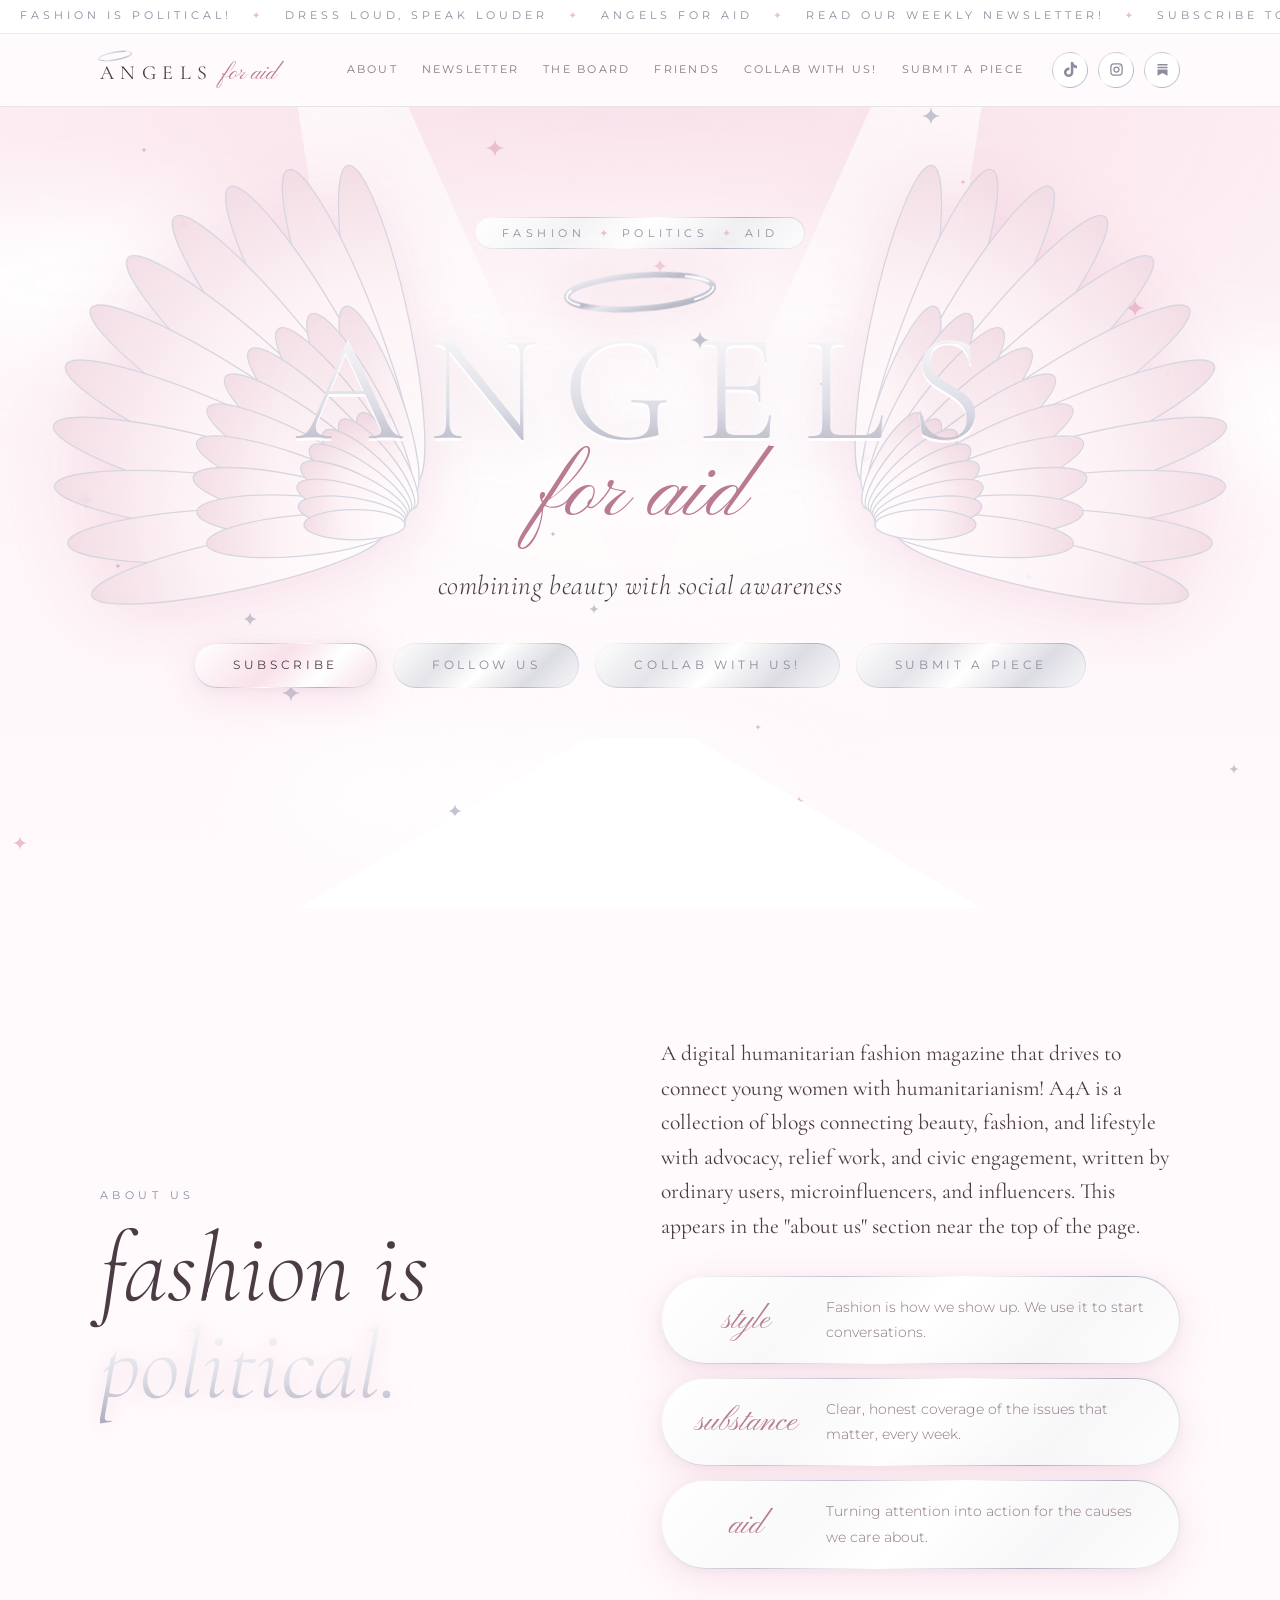
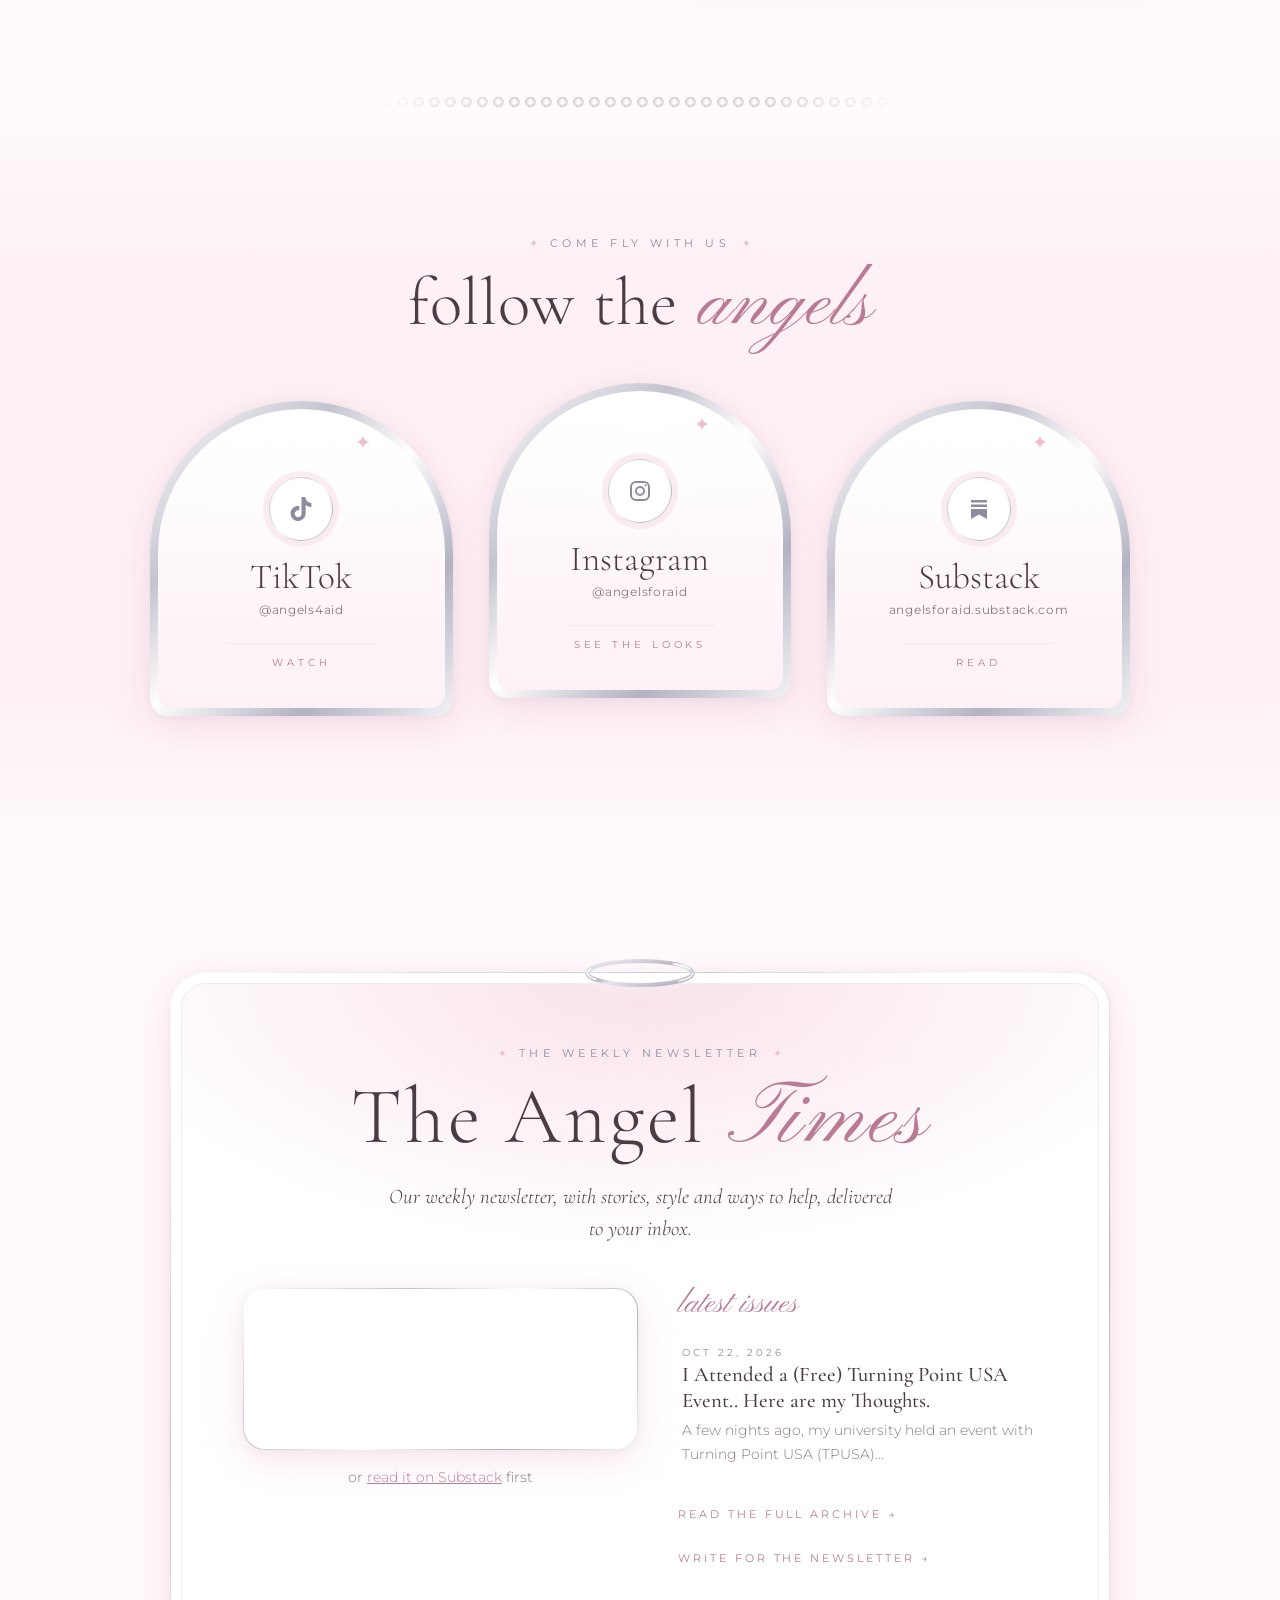
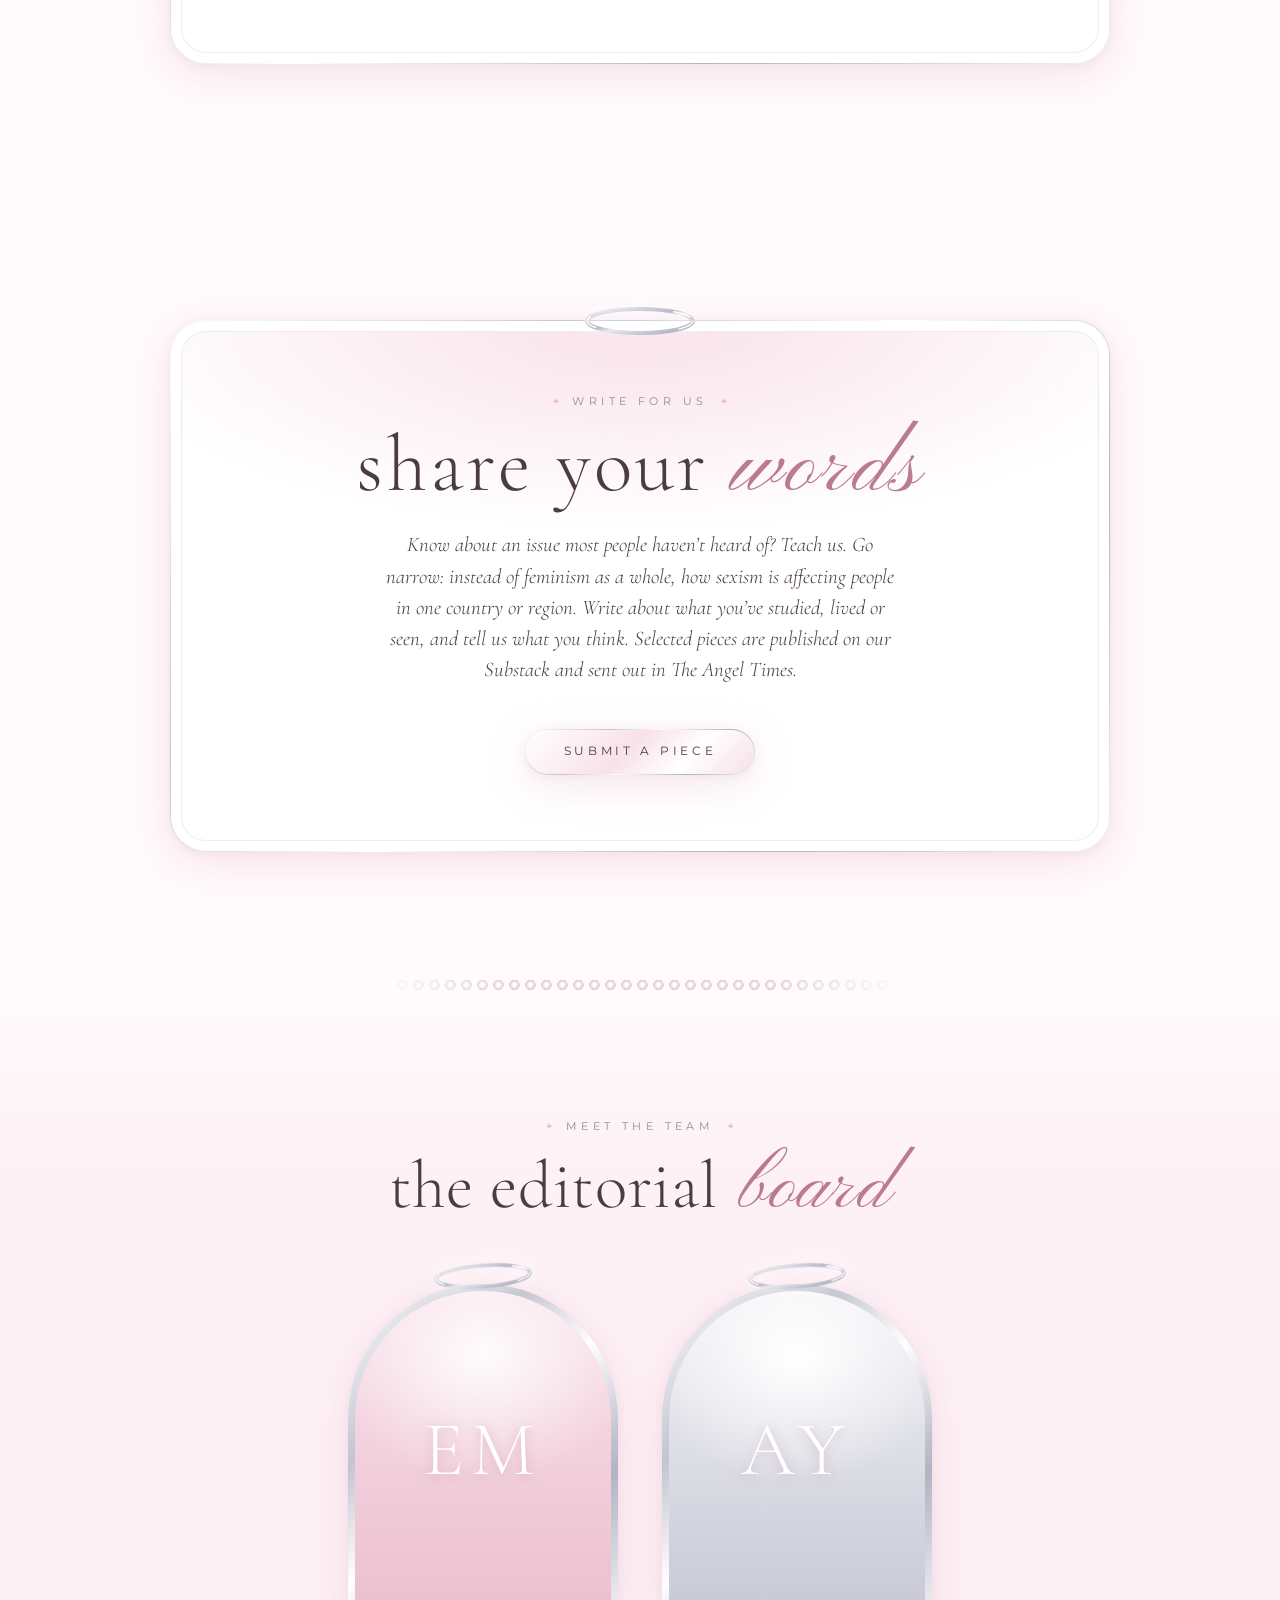
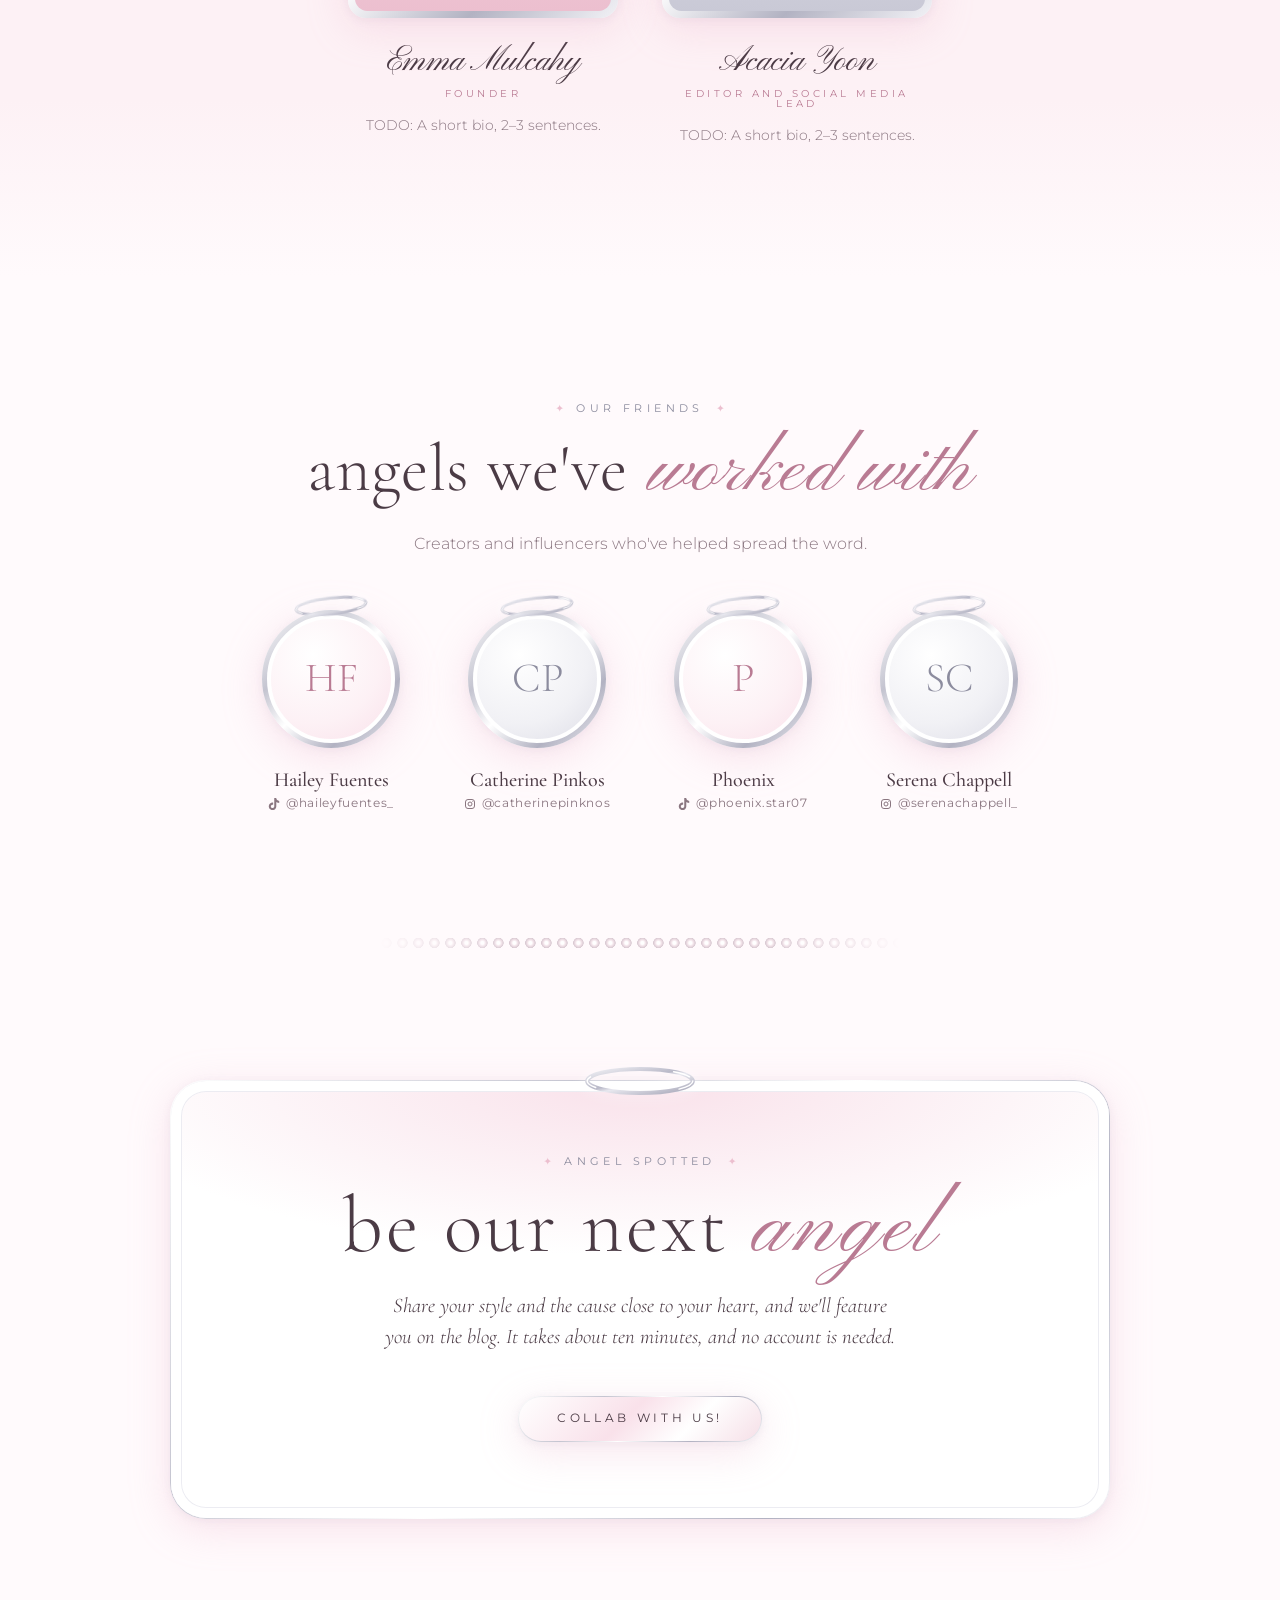
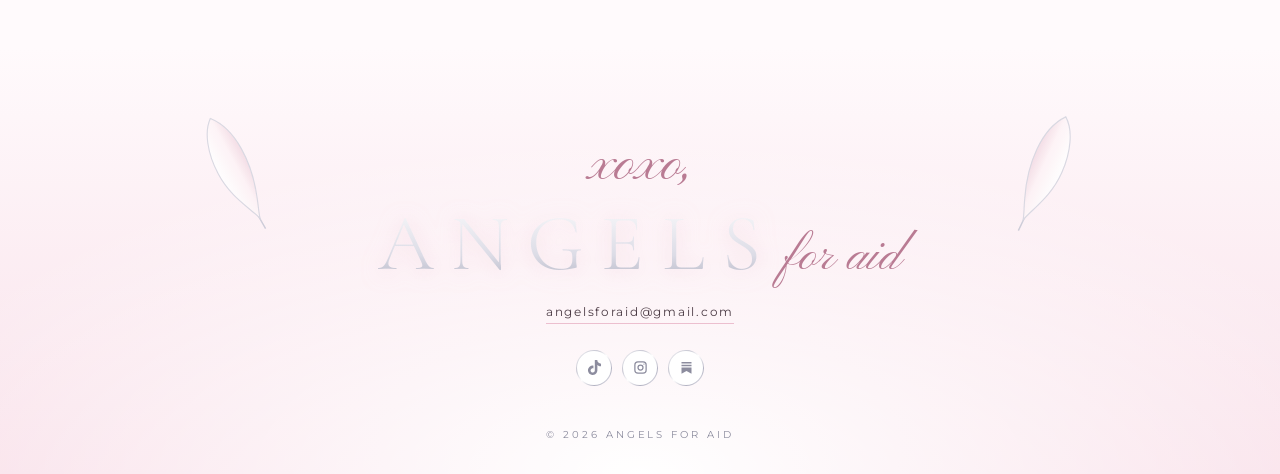
==== index.html @ 8009b0d9 "Frame the write page around teaching readers about specific, lesser-known issues Co-Authored-By: Cla" ====
<!doctype html>
<html lang="en">
<head>
  <meta charset="utf-8">
  <meta name="viewport" content="width=device-width, initial-scale=1">
  <title>Angels for Aid</title>
  <meta name="description" content="Angels for Aid: where fashion meets politics. Follow us, meet the editorial board, and read our weekly newsletter.">
  <meta property="og:title" content="Angels for Aid">
  <meta property="og:description" content="Where fashion meets politics. Read our weekly newsletter.">
  <meta property="og:type" content="website">
  <meta name="theme-color" content="#fdf0f4">
  <link rel="icon" href="data:image/svg+xml,<svg xmlns='http://www.w3.org/2000/svg' viewBox='0 0 100 100'><text y='.9em' font-size='90'>🪽</text></svg>">
  <link rel="preconnect" href="https://fonts.googleapis.com">
  <link rel="preconnect" href="https://fonts.gstatic.com" crossorigin>
  <link href="https://fonts.googleapis.com/css2?family=Cormorant+Garamond:ital,wght@0,300;0,400;0,500;1,300;1,400&family=Montserrat:wght@300;400;500&family=Pinyon+Script&display=swap" rel="stylesheet">
  <link rel="stylesheet" href="styles.css">
</head>
<body>
  <!-- Reusable drawings -->
  <svg width="0" height="0" style="position:absolute" aria-hidden="true">
    <defs>
      <linearGradient id="feather-fill" x1="0" y1="0" x2="1" y2="0">
        <stop offset="0" stop-color="#ffffff"/>
        <stop offset=".6" stop-color="#fdf3f6"/>
        <stop offset="1" stop-color="#f3dbe4"/>
      </linearGradient>
      <linearGradient id="silver" x1="0" y1="0" x2="1" y2="1">
        <stop offset="0" stop-color="#f4f4f8"/>
        <stop offset=".45" stop-color="#b9b9c8"/>
        <stop offset=".55" stop-color="#e8e8ef"/>
        <stop offset="1" stop-color="#a3a3b5"/>
      </linearGradient>
      <symbol id="halo" viewBox="0 0 100 30">
        <ellipse cx="50" cy="15" rx="44" ry="10" fill="none" stroke="url(#silver)" stroke-width="3.5"/>
        <ellipse cx="50" cy="15" rx="44" ry="10" fill="none" stroke="#fff" stroke-width="1.2" stroke-dasharray="14 70" stroke-linecap="round"/>
      </symbol>
      <symbol id="sparkle" viewBox="0 0 40 40">
        <path d="M20 0c1.2 11.5 7.5 18 20 20-12.5 2-18.8 8.5-20 20-1.2-11.5-7.5-18-20-20 12.5-2 18.8-8.5 20-20z" fill="currentColor"/>
      </symbol>
      <symbol id="feather" viewBox="0 0 30 90">
        <path d="M15 88C14 60 15 30 17 4" fill="none" stroke="#c9c9d6" stroke-width="1"/>
        <path d="M17 4C29 18 28 44 20 66c-2 6-4 10-5 14-3-10-11-22-11-40C4 24 9 10 17 4z" fill="url(#feather-fill)" stroke="#d6d6e0" stroke-width=".8"/>
      </symbol>
    </defs>
  </svg>

  <div class="ticker" aria-hidden="true"><div class="ticker-track" id="ticker"></div></div>

  <header class="site-header">
    <div class="wrap header-inner">
      <a class="brand" href="#top">
        <svg class="brand-halo"><use href="#halo"/></svg>
        <span class="brand-word">Angels</span> <span class="brand-script">for aid</span>
      </a>
      <nav class="nav" aria-label="Main">
        <a href="#about">About</a>
        <a href="#newsletter">Newsletter</a>
        <a href="#team">The Board</a>
        <a href="#collaborators">Friends</a>
        <a href="spotted.html">Collab With Us!</a>
        <a href="write.html">Submit a Piece</a>
      </nav>
      <div class="icon-row" data-socials="icons"></div>
    </div>
  </header>

  <main id="top">
    <!-- HERO / RUNWAY -->
    <section class="hero">
      <div class="clouds" aria-hidden="true"><span></span><span></span><span></span><span></span></div>
      <div class="spotlight sl-left" aria-hidden="true"></div>
      <div class="spotlight sl-right" aria-hidden="true"></div>
      <div class="drift" id="drift" aria-hidden="true"></div>

      <div class="wrap hero-inner">
        <p class="kicker">Fashion <span>✦</span> Politics <span>✦</span> Aid</p>
        <div class="masthead-wrap">
          <svg class="wings" id="wings" viewBox="-640 -300 1280 460" aria-hidden="true"></svg>
          <h1 class="masthead">
            <svg class="masthead-halo"><use href="#halo"/></svg>
            <span class="mh-word">Angels</span>
            <span class="mh-script">for aid</span>
          </h1>
        </div>
        <p class="tagline" data-field="tagline"></p>
        <div class="hero-actions">
          <a class="btn btn-pearl" href="#newsletter">Subscribe</a>
          <a class="btn btn-ghost" href="#follow">Follow Us</a>
          <a class="btn btn-ghost" href="spotted.html">Collab With Us!</a>
          <a class="btn btn-ghost" href="write.html">Submit a Piece</a>
        </div>
      </div>
      <div class="runway" aria-hidden="true"></div>
    </section>

    <!-- ABOUT -->
    <section id="about" class="section">
      <div class="wrap about">
        <div class="about-head">
          <p class="label">About Us</p>
          <h2 class="big-italic">fashion is<br><span class="shimmer">political.</span></h2>
        </div>
        <div>
          <p class="mission" data-field="mission"></p>
          <div class="pillars" id="pillars"></div>
        </div>
      </div>
    </section>

    <div class="pearls" aria-hidden="true"></div>

    <!-- FOLLOW -->
    <section id="follow" class="section blush">
      <div class="wrap">
        <p class="label center">Come Fly With Us</p>
        <h2 class="section-title">follow the <em>angels</em></h2>
        <div class="arches" data-socials="cards"></div>
      </div>
    </section>

    <!-- NEWSLETTER -->
    <section id="newsletter" class="section">
      <div class="wrap">
        <div class="letter">
          <svg class="letter-halo"><use href="#halo"/></svg>
          <p class="label center">The Weekly Newsletter</p>
          <h2 class="letter-title">The Angel <em>Times</em></h2>
          <p class="letter-blurb" data-field="newsletter.blurb"></p>
          <div class="letter-grid">
            <div id="signup"></div>
            <div id="issues-wrap">
              <p class="script-label">latest issues</p>
              <ul class="issues" id="issues"></ul>
              <a class="text-link" id="archive-link" href="#">Read the full archive →</a>
              <p><a class="text-link" href="write.html">Write for the newsletter →</a></p>
            </div>
          </div>
        </div>
      </div>
    </section>

    <!-- WRITE FOR US -->
    <section id="write" class="section">
      <div class="wrap">
        <div class="letter">
          <svg class="letter-halo"><use href="#halo"/></svg>
          <p class="label center">Write For Us</p>
          <h2 class="letter-title">share your <em>words</em></h2>
          <p class="letter-blurb">Know about an issue most people haven’t heard of? Teach us. Go narrow: instead of feminism as a whole, how sexism is affecting people in one country or region. Write about what you’ve studied, lived or seen, and tell us what you think. Selected pieces are published on our Substack and sent out in The Angel Times.</p>
          <a class="btn btn-pearl" href="write.html">Submit a Piece</a>
        </div>
      </div>
    </section>

    <div class="pearls" aria-hidden="true"></div>

    <!-- BOARD -->
    <section id="team" class="section blush">
      <div class="wrap">
        <p class="label center">Meet The Team</p>
        <h2 class="section-title">the editorial <em>board</em></h2>
        <div class="portraits" id="board"></div>
      </div>
    </section>

    <!-- COLLABORATORS -->
    <section id="collaborators" class="section">
      <div class="wrap">
        <p class="label center">Our Friends</p>
        <h2 class="section-title">angels we've <em>worked with</em></h2>
        <p class="section-sub">Creators and influencers who've helped spread the word.</p>
        <div class="cameos" id="collabs"></div>
      </div>
    </section>

    <div class="pearls" aria-hidden="true"></div>

    <!-- GET SPOTTED -->
    <section id="spotted" class="section">
      <div class="wrap">
        <div class="letter">
          <svg class="letter-halo"><use href="#halo"/></svg>
          <p class="label center">Angel Spotted</p>
          <h2 class="letter-title">be our next <em>angel</em></h2>
          <p class="letter-blurb">Share your style and the cause close to your heart, and we'll feature you on the blog. It takes about ten minutes, and no account is needed.</p>
          <a class="btn btn-pearl" href="spotted.html">Collab With Us!</a>
        </div>
      </div>
    </section>
  </main>

  <footer class="site-footer">
    <div class="wrap footer-inner">
      <svg class="footer-feather f-l" aria-hidden="true"><use href="#feather"/></svg>
      <svg class="footer-feather f-r" aria-hidden="true"><use href="#feather"/></svg>
      <p class="xoxo">xoxo,</p>
      <p class="footer-name"><span class="shimmer">Angels</span> <em>for aid</em></p>
      <a class="footer-email" id="email-link" href="#"></a>
      <div class="icon-row" data-socials="icons"></div>
      <p class="copyright">© <span id="year"></span> Angels for Aid</p>
    </div>
  </footer>

  <script src="content.js"></script>
  <script src="main.js"></script>
</body>
</html>
---- styles.css ----
/* ============ Angels for Aid ✦ ============
   Brand colors live here. Change them and the whole site updates. */
:root {
  --white: #ffffff;
  --pearl: #fffafc;
  --blush: #fdf1f5;
  --petal: #f9e1ea;
  --rose: #ecbfcf;
  --rose-deep: #b97b93;
  --silver-light: #ececf2;
  --silver: #c4c4d0;
  --silver-dark: #8c8c9e;
  --ink: #4b3b45;
  --muted: #8a7680;

  --metal: linear-gradient(180deg, #ffffff 0%, #dcdce6 28%, #9d9db0 50%, #eeeef4 62%, #b4b4c4 82%, #e6e6ee 100%);
  --silver-border: linear-gradient(135deg, #ffffff, #c4c4d0 30%, #ffffff 50%, #b2b2c2 75%, #f2f2f6);

  --display: "Cormorant Garamond", "Cormorant", "Didot", Georgia, serif;
  --script: "Pinyon Script", "Snell Roundhand", "Apple Chancery", cursive;
  --sans: "Montserrat", "Helvetica Neue", system-ui, sans-serif;

  --glow: 0 10px 40px rgba(233, 170, 195, .28), 0 2px 8px rgba(160, 160, 180, .12);
}

* { box-sizing: border-box; }
html { scroll-behavior: smooth; scroll-padding-top: 80px; }
body {
  margin: 0;
  background: var(--pearl);
  color: var(--ink);
  font: 300 16px/1.75 var(--sans);
  -webkit-font-smoothing: antialiased;
  overflow-x: hidden;
}
img { max-width: 100%; display: block; }
a { color: inherit; }
h1, h2, h3 { margin: 0; font-weight: 300; }
::selection { background: var(--petal); color: var(--ink); }

.wrap { width: 100%; max-width: 1120px; margin: 0 auto; padding: 0 20px; }

/* metallic silver text */
.shimmer {
  background: var(--metal);
  background-size: 100% 220%;
  -webkit-background-clip: text; background-clip: text;
  color: transparent;
  animation: sheen 6s ease-in-out infinite;
  filter: drop-shadow(0 2px 10px rgba(236, 191, 207, .55));
}
@keyframes sheen { 50% { background-position: 0 100%; } }

/* ---------- ticker ---------- */
.ticker {
  background: var(--white); color: var(--silver-dark); overflow: hidden; white-space: nowrap;
  font: 400 10.5px/1 var(--sans); text-transform: uppercase; letter-spacing: .38em;
  border-bottom: 1px solid var(--silver-light);
}
.ticker-track { display: flex; width: max-content; animation: ticker 70s linear infinite; }
.ticker-track > div { display: flex; }
.ticker span { padding: 11px 20px; }
.tick-star { color: var(--rose); padding: 11px 0 !important; }
@keyframes ticker { to { transform: translateX(-50%); } }

/* ---------- header ---------- */
.site-header {
  position: sticky; top: 0; z-index: 20;
  background: rgba(255, 250, 252, .72);
  backdrop-filter: blur(14px) saturate(1.2);
  border-bottom: 1px solid rgba(196, 196, 208, .4);
}
.header-inner { display: flex; align-items: center; gap: 28px; height: 72px; }
.brand { position: relative; text-decoration: none; white-space: nowrap; display: flex; align-items: baseline; gap: 8px; padding-top: 6px; }
.brand-word { font: 400 1.25rem/1 var(--display); letter-spacing: .32em; text-transform: uppercase; }
.brand-script { font: 400 1.5rem/1 var(--script); color: var(--rose-deep); }
.brand-halo { position: absolute; width: 38px; height: 12px; left: -4px; top: -5px; transform: rotate(-10deg); }
.nav { display: flex; gap: 30px; margin-left: auto; }
.nav a {
  font: 400 .7rem/1 var(--sans); letter-spacing: .28em; text-transform: uppercase;
  text-decoration: none; color: var(--muted); transition: color .2s;
}
.nav a:hover { color: var(--rose-deep); }
.icon-row { display: flex; gap: 10px; }
.icon-link {
  display: grid; place-items: center; width: 36px; height: 36px; border-radius: 50%;
  color: var(--silver-dark); border: 1px solid transparent;
  background: linear-gradient(var(--white), var(--white)) padding-box, var(--silver-border) border-box;
  transition: color .2s, box-shadow .2s;
}
.icon-link:hover { color: var(--rose-deep); box-shadow: 0 0 0 4px rgba(236, 191, 207, .3); }
.icon-link svg { width: 15px; height: 15px; }

/* ---------- hero / runway ---------- */
.hero {
  position: relative; overflow: hidden; text-align: center;
  padding: clamp(64px, 9vw, 110px) 0 clamp(150px, 18vw, 220px);
  background:
    radial-gradient(70% 55% at 50% 38%, #ffffff 0%, rgba(255, 255, 255, 0) 70%),
    radial-gradient(90% 70% at 50% 0%, var(--petal) 0%, transparent 75%),
    linear-gradient(180deg, var(--blush), var(--pearl));
}
.hero-inner { position: relative; z-index: 3; }

.clouds span {
  position: absolute; border-radius: 50%; background: #fff; filter: blur(40px); opacity: .9;
  animation: float-cloud 18s ease-in-out infinite;
}
.clouds span:nth-child(1) { width: 420px; height: 160px; left: -120px; top: 12%; }
.clouds span:nth-child(2) { width: 380px; height: 140px; right: -100px; top: 30%; animation-delay: -6s; }
.clouds span:nth-child(3) { width: 520px; height: 170px; left: 20%; bottom: 4%; animation-delay: -10s; opacity: .7; }
.clouds span:nth-child(4) { width: 260px; height: 110px; right: 18%; top: 2%; animation-delay: -3s; background: var(--petal); opacity: .6; }
@keyframes float-cloud { 50% { transform: translateX(40px) translateY(-10px); } }

.spotlight {
  position: absolute; top: -10%; width: 34%; height: 120%; z-index: 1; pointer-events: none;
  background: linear-gradient(180deg, rgba(255, 255, 255, .95), rgba(255, 255, 255, 0) 85%);
  filter: blur(18px); opacity: .75;
}
.sl-left { left: 18%; clip-path: polygon(40% 0, 60% 0, 100% 100%, 20% 100%); transform: rotate(-14deg); }
.sl-right { right: 18%; clip-path: polygon(40% 0, 60% 0, 80% 100%, 0 100%); transform: rotate(14deg); }

.runway {
  position: absolute; left: 50%; bottom: 0; z-index: 2; transform: translateX(-50%);
  width: min(900px, 140%); height: clamp(110px, 14vw, 170px);
  clip-path: polygon(44% 0, 56% 0, 88% 100%, 12% 100%);
  background:
    linear-gradient(180deg, rgba(255, 255, 255, 0), #fff 55%),
    linear-gradient(90deg, rgba(212, 212, 224, .9), #fff 18%, #fff 82%, rgba(212, 212, 224, .9));
  filter: drop-shadow(0 -6px 18px rgba(233, 170, 195, .35));
}

.drift { position: absolute; inset: 0; z-index: 2; pointer-events: none; }
.float-feather {
  position: absolute; top: -12%; width: 22px; height: 66px; opacity: .85;
  animation: fall linear infinite;
  filter: drop-shadow(0 4px 6px rgba(185, 123, 147, .18));
}
@keyframes fall {
  0%   { transform: translate(0, 0) rotate(var(--rot)); opacity: 0; }
  10%  { opacity: .9; }
  50%  { transform: translate(40px, 55vh) rotate(calc(var(--rot) * -1)); }
  90%  { opacity: .8; }
  100% { transform: translate(-10px, 115vh) rotate(var(--rot)); opacity: 0; }
}
.glint { position: absolute; color: var(--silver); aspect-ratio: 1; animation: glint 3.2s ease-in-out infinite; }
.glint:nth-child(3n) { color: var(--rose); }
@keyframes glint { 0%, 100% { transform: scale(.2); opacity: 0; } 50% { transform: scale(1) rotate(45deg); opacity: 1; } }

.kicker {
  display: table; margin: 0 auto 64px; padding: 10px 26px; border-radius: 999px;
  font: 400 .68rem/1 var(--sans); letter-spacing: .42em; text-transform: uppercase; color: var(--silver-dark);
  border: 1px solid transparent;
  background: linear-gradient(rgba(255, 255, 255, .8), rgba(255, 255, 255, .8)) padding-box, var(--silver-border) border-box;
}
.kicker span { color: var(--rose); letter-spacing: 0; margin: 0 6px; }

.masthead-wrap { position: relative; display: inline-block; }
.wings {
  position: absolute; left: 50%; top: 52%; z-index: -1;
  width: clamp(760px, 135vw, 1380px); transform: translate(-50%, -55%); opacity: .9;
  filter: drop-shadow(0 12px 30px rgba(233, 170, 195, .35));
}
.wing { transform-box: view-box; animation: flutter-r 5s ease-in-out infinite; }
.wing-l { animation-name: flutter-l; }
@keyframes flutter-r { 50% { transform: translate(200px, 40px) scale(1, 1) rotate(-3deg); } }
@keyframes flutter-l { 50% { transform: translate(-200px, 40px) scale(-1, 1) rotate(-3deg); } }

.masthead { position: relative; line-height: 1; }
.mh-word {
  display: block; font: 300 clamp(3.6rem, 13vw, 9.6rem)/1 var(--display);
  letter-spacing: .16em; text-transform: uppercase; padding-left: .16em;
  background: var(--metal); background-size: 100% 220%;
  -webkit-background-clip: text; background-clip: text; color: transparent;
  animation: sheen 6s ease-in-out infinite;
  filter: drop-shadow(0 3px 0 rgba(255, 255, 255, .9)) drop-shadow(0 8px 24px rgba(201, 140, 165, .35));
}
.mh-script {
  display: block; font: 400 clamp(2.6rem, 8vw, 5.6rem)/1 var(--script); color: var(--rose-deep);
  margin-top: -.2em; text-shadow: 0 0 24px #fff, 0 0 8px #fff;
}
.masthead-halo {
  position: absolute; width: clamp(80px, 14vw, 170px); height: clamp(24px, 4.2vw, 50px);
  left: 50%; top: clamp(-46px, -4.5vw, -24px); transform: translateX(-50%) rotate(-4deg);
  animation: bob 4.5s ease-in-out infinite;
  filter: drop-shadow(0 0 10px rgba(255, 255, 255, 1)) drop-shadow(0 0 18px rgba(236, 191, 207, .8));
}
@keyframes bob { 50% { transform: translateX(-50%) rotate(-1deg) translateY(-7px); } }
.tagline {
  font: italic 300 clamp(1.25rem, 2.6vw, 1.7rem)/1.4 var(--display); color: var(--ink);
  margin: 28px auto 38px; max-width: 560px; letter-spacing: .02em;
}
.hero-actions { display: flex; flex-wrap: wrap; gap: 16px; justify-content: center; }

.btn {
  display: inline-block; padding: 16px 38px; border-radius: 999px; text-decoration: none;
  font: 400 .72rem/1 var(--sans); letter-spacing: .32em; text-transform: uppercase;
  border: 1px solid transparent; transition: transform .25s, box-shadow .25s;
}
.btn:hover { transform: translateY(-2px); box-shadow: 0 14px 34px rgba(233, 170, 195, .45); }
.btn-pearl {
  color: var(--ink);
  background: linear-gradient(135deg, #fff 0%, var(--petal) 45%, #fff 70%, var(--rose) 130%) padding-box, var(--silver-border) border-box;
  box-shadow: var(--glow);
}
.btn-ghost {
  color: var(--silver-dark);
  background: linear-gradient(rgba(255, 255, 255, .55), rgba(255, 255, 255, .55)) padding-box, var(--silver-border) border-box;
}

/* ---------- sections ---------- */
.section { position: relative; padding: clamp(80px, 10vw, 128px) 0; }
.section.blush { background: linear-gradient(180deg, var(--pearl), var(--blush) 20%, var(--blush) 80%, var(--pearl)); }
.label {
  font: 400 .66rem/1 var(--sans); letter-spacing: .42em; text-transform: uppercase;
  color: var(--silver-dark); margin: 0 0 18px;
}
.label::before, .label::after { content: "✦"; color: var(--rose); margin: 0 12px 0 0; letter-spacing: 0; }
.label::after { margin: 0 0 0 12px; }
.center { text-align: center; }
.section-title {
  font: 300 clamp(2.6rem, 6vw, 4.2rem)/1.05 var(--display); text-align: center;
  margin-bottom: 56px; letter-spacing: .01em;
}
.section-title em { font: 400 1.15em/1 var(--script); color: var(--rose-deep); margin-left: .05em; }
.section-sub { text-align: center; color: var(--muted); margin: -36px 0 52px; }

.pearls {
  height: 14px; max-width: 520px; margin: 0 auto;
  background: radial-gradient(circle at 40% 35%, #fff 0 1.5px, #f3e4ea 3px, #d9c9d2 5px, transparent 5.5px) 0 50% / 16px 14px repeat-x;
  -webkit-mask: linear-gradient(90deg, transparent, #000 25%, #000 75%, transparent);
          mask: linear-gradient(90deg, transparent, #000 25%, #000 75%, transparent);
}

/* ---------- about ---------- */
.about { display: grid; grid-template-columns: 1fr 1.1fr; gap: clamp(36px, 7vw, 96px); align-items: center; }
.about-head .label::before { display: none; }
.about-head .label::after { content: none; }
.big-italic { font: italic 300 clamp(3.2rem, 8vw, 6.2rem)/.98 var(--display); }
.big-italic .shimmer { font-style: italic; }
.mission { font: 400 1.35rem/1.6 var(--display); margin: 0 0 32px; }
.pillars { display: grid; gap: 14px; }
.pillar {
  display: flex; align-items: center; gap: 20px; padding: 18px 24px; border-radius: 999px;
  border: 1px solid transparent;
  background: linear-gradient(rgba(255, 255, 255, .9), rgba(255, 255, 255, .9)) padding-box, var(--silver-border) border-box;
  box-shadow: var(--glow);
}
.pillar p { margin: 0; font-size: .9rem; color: var(--muted); }
.pillar-tag { flex: none; min-width: 120px; font: 400 2rem/1 var(--script); color: var(--rose-deep); text-align: center; }

/* ---------- follow: arched mirrors ---------- */
.arches { display: grid; grid-template-columns: repeat(3, 1fr); gap: clamp(18px, 3vw, 36px); max-width: 980px; margin: 0 auto; }
.arch {
  display: block; padding: 8px; text-decoration: none; border-radius: 200px 200px 24px 24px;
  background: var(--silver-border); box-shadow: var(--glow);
  transition: transform .35s, box-shadow .35s;
}
.arch:nth-child(2) { transform: translateY(-18px); }
.arch:hover { transform: translateY(-26px); box-shadow: 0 24px 60px rgba(233, 170, 195, .5); }
.arch-inner {
  position: relative; display: flex; flex-direction: column; align-items: center; gap: 8px;
  padding: 68px 18px 40px; border-radius: 192px 192px 18px 18px; text-align: center;
  background:
    radial-gradient(80% 50% at 50% 0%, #fff, transparent),
    linear-gradient(180deg, #fff, var(--blush));
}
.arch-sparkle { position: absolute; top: 26px; right: 26%; width: 14px; height: 14px; color: var(--rose); animation: glint 3s ease-in-out infinite; }
.arch-icon {
  width: 64px; height: 64px; display: grid; place-items: center; border-radius: 50%; margin-bottom: 10px;
  color: var(--silver-dark); border: 1px solid transparent;
  background: linear-gradient(#fff, #fff) padding-box, var(--silver-border) border-box;
  box-shadow: 0 0 0 6px rgba(249, 225, 234, .6);
}
.arch-icon svg { width: 24px; height: 24px; }
.arch-name { font: 300 2.2rem/1 var(--display); }
.arch-handle { font: 400 .75rem/1.4 var(--sans); color: var(--muted); letter-spacing: .06em; word-break: break-all; }
.arch-cta {
  margin-top: 16px; padding-top: 14px; border-top: 1px solid var(--silver-light); width: 60%;
  font: 400 .64rem/1 var(--sans); letter-spacing: .38em; text-transform: uppercase; color: var(--rose-deep);
}

/* ---------- newsletter ---------- */
.letter {
  position: relative; max-width: 940px; margin: 0 auto; padding: clamp(44px, 6vw, 76px) clamp(24px, 6vw, 72px);
  border-radius: 36px; text-align: center; border: 1px solid transparent;
  background:
    radial-gradient(60% 40% at 50% 0%, var(--petal), transparent) padding-box,
    linear-gradient(#fff, #fff) padding-box,
    var(--silver-border) border-box;
  box-shadow: var(--glow), inset 0 0 0 10px #fff, inset 0 0 0 11px var(--silver-light);
}
.letter-halo { position: absolute; top: -18px; left: 50%; width: 120px; height: 36px; transform: translateX(-50%); filter: drop-shadow(0 0 8px #fff); }
.letter-title { font: 300 clamp(2.8rem, 7vw, 5rem)/1 var(--display); letter-spacing: .04em; margin-bottom: 16px; }
.letter-title em { font: 400 1.1em/1 var(--script); color: var(--rose-deep); }
.letter-blurb { font: italic 300 1.3rem/1.5 var(--display); max-width: 520px; margin: 0 auto 44px; color: var(--ink); }
.letter-grid { display: grid; grid-template-columns: 1.1fr 1fr; gap: 40px; align-items: start; text-align: left; }
.embed-frame {
  border-radius: 22px; overflow: hidden; border: 1px solid transparent;
  background: linear-gradient(#fff, #fff) padding-box, var(--silver-border) border-box;
  box-shadow: var(--glow);
}
.embed-frame iframe { display: block; width: 100%; height: 160px; border: 0; }
.fine { font-size: .85rem; color: var(--muted); margin: 16px 0 0; text-align: center; }
.fine a { color: var(--rose-deep); }
.script-label { font: 400 2rem/1 var(--script); color: var(--rose-deep); margin: 0 0 14px; }
.issues { list-style: none; margin: 0 0 18px; padding: 0; }
.issues li + li { border-top: 1px solid var(--silver-light); }
.issues a { display: grid; gap: 4px; padding: 14px 4px; text-decoration: none; transition: padding .25s, background .25s; border-radius: 12px; }
.issues a:hover { background: var(--blush); padding-left: 14px; }
.issues time { font: 400 .62rem/1 var(--sans); color: var(--silver-dark); text-transform: uppercase; letter-spacing: .3em; }
.issues strong { font: 500 1.3rem/1.25 var(--display); }
.issues span { font-size: .88rem; color: var(--muted); }
.text-link { font: 400 .66rem/1 var(--sans); letter-spacing: .28em; text-transform: uppercase; color: var(--rose-deep); text-decoration: none; }
.text-link:hover { text-decoration: underline; text-underline-offset: 5px; }

/* ---------- board: arched portraits ---------- */
.portraits { display: flex; flex-wrap: wrap; justify-content: center; gap: 56px 44px; }
.portrait { width: 270px; text-align: center; }
.frame {
  position: relative; padding: 7px; border-radius: 150px 150px 20px 20px;
  background: var(--silver-border); box-shadow: var(--glow); margin: 0 auto 26px;
  transition: transform .35s;
}
.portrait:hover .frame { transform: translateY(-8px); }
.frame-halo { position: absolute; top: -24px; left: 50%; width: 110px; height: 32px; transform: translateX(-50%) rotate(-4deg); z-index: 1; filter: drop-shadow(0 0 8px #fff); }
.pt-photo { width: 100%; aspect-ratio: 4 / 5; object-fit: cover; border-radius: 144px 144px 14px 14px; }
.pt-photo.initials {
  display: grid; place-items: center; font: 300 4.8rem/1 var(--display); letter-spacing: .1em; color: var(--white);
  background:
    radial-gradient(60% 40% at 50% 20%, rgba(255, 255, 255, .9), transparent),
    linear-gradient(180deg, var(--petal), var(--rose));
  text-shadow: 0 2px 12px rgba(185, 123, 147, .4);
}
.portrait:nth-child(3n+2) .pt-photo.initials { background: radial-gradient(60% 40% at 50% 20%, #fff, transparent), linear-gradient(180deg, #f2f2f6, #c9c9d6); }
.pt-name { font: 400 2.1rem/1.1 var(--script); color: var(--ink); margin-bottom: 8px; }
.pt-role { font: 400 .64rem/1 var(--sans); letter-spacing: .34em; text-transform: uppercase; color: var(--rose-deep); margin: 0 0 14px; }
.pt-bio { font-size: .9rem; color: var(--muted); margin: 0; }

/* ---------- collaborators: cameos ---------- */
.cameos { display: flex; flex-wrap: wrap; justify-content: center; gap: 44px 36px; }
.cameo { display: flex; flex-direction: column; align-items: center; gap: 6px; width: 170px; text-decoration: none; text-align: center; }
.cameo-pic { position: relative; padding: 5px; border-radius: 50%; background: var(--silver-border); box-shadow: var(--glow); margin-bottom: 14px; transition: transform .35s; }
.cameo:hover .cameo-pic { transform: translateY(-6px); }
.cameo-halo { position: absolute; top: -16px; left: 50%; width: 84px; height: 24px; transform: translateX(-50%) rotate(-6deg); z-index: 1; filter: drop-shadow(0 0 6px #fff); }
.cm-photo { width: 128px; height: 128px; border-radius: 50%; object-fit: cover; border: 4px solid #fff; }
.cm-photo.initials {
  display: grid; place-items: center; font: 300 2.6rem/1 var(--display); color: var(--rose-deep);
  background: radial-gradient(circle at 35% 30%, #fff, var(--blush) 60%, var(--petal));
}
.cameo:nth-child(even) .cm-photo.initials { color: var(--silver-dark); background: radial-gradient(circle at 35% 30%, #fff, #f1f1f5 60%, #dedee7); }
.cameo strong { font: 500 1.25rem/1.2 var(--display); }
.cm-handle { display: inline-flex; align-items: center; gap: 6px; font: 400 .72rem/1 var(--sans); color: var(--muted); letter-spacing: .06em; }
.cm-handle svg { width: 12px; height: 12px; }

/* ---------- footer ---------- */
.site-footer {
  position: relative; overflow: hidden; text-align: center; padding: 90px 0 34px;
  background:
    radial-gradient(60% 80% at 50% 100%, #fff, transparent),
    linear-gradient(180deg, var(--pearl), var(--petal));
}
.footer-inner { position: relative; display: flex; flex-direction: column; align-items: center; gap: 10px; }
.footer-feather { position: absolute; width: 44px; height: 132px; top: -30px; opacity: .9; }
.f-l { left: 12%; transform: rotate(-28deg); }
.f-r { right: 12%; transform: rotate(24deg) scaleX(-1); }
.xoxo { font: 400 clamp(2.6rem, 6vw, 3.6rem)/1 var(--script); color: var(--rose-deep); margin: 0; }
.footer-name { margin: 0 0 12px; line-height: 1; }
.footer-name .shimmer { font: 300 clamp(2.6rem, 8vw, 5rem)/1 var(--display); letter-spacing: .22em; text-transform: uppercase; }
.footer-name em { font: 400 clamp(2rem, 5vw, 3.2rem)/1 var(--script); font-style: normal; color: var(--rose-deep); }
.footer-email { font: 400 .78rem/1 var(--sans); letter-spacing: .14em; color: var(--ink); margin-bottom: 16px; text-decoration: none; border-bottom: 1px solid var(--rose); padding-bottom: 4px; }
.copyright { font: 400 .62rem/1 var(--sans); letter-spacing: .3em; text-transform: uppercase; color: var(--silver-dark); margin: 34px 0 0; }

/* ---------- the menu stays on one line; on smaller screens the banner buttons take over ---------- */
.nav { gap: 24px; }
.nav a { white-space: nowrap; letter-spacing: .2em; }
@media (max-width: 1120px) {
  .nav { display: none; }
  .header-inner .icon-row { margin-left: auto; }
}

/* ---------- phones ---------- */
@media (max-width: 820px) {
  .nav { display: none; }
  .header-inner .icon-row { margin-left: auto; }
  .brand-word { letter-spacing: .22em; font-size: 1.05rem; }
  .about, .letter-grid { grid-template-columns: 1fr; }
  .about { text-align: center; }
  .pillar { flex-direction: column; gap: 4px; border-radius: 28px; text-align: center; }
  .arches { grid-template-columns: 1fr; max-width: 320px; gap: 28px; }
  .arch:nth-child(2) { transform: none; }
  .arch:hover { transform: translateY(-6px); }
  .mh-word { letter-spacing: .1em; padding-left: .1em; }
  .wings { width: 600px; top: 46%; }
  .spotlight { width: 60%; }
  .sl-left { left: -6%; } .sl-right { right: -6%; }
  .footer-feather { display: none; }
  .cameo { width: 140px; }
  .cm-photo { width: 108px; height: 108px; }
}

@media (prefers-reduced-motion: reduce) {
  *, *::before, *::after { animation: none !important; transition: none !important; scroll-behavior: auto !important; }
  .float-feather, .glint { display: none; }
}
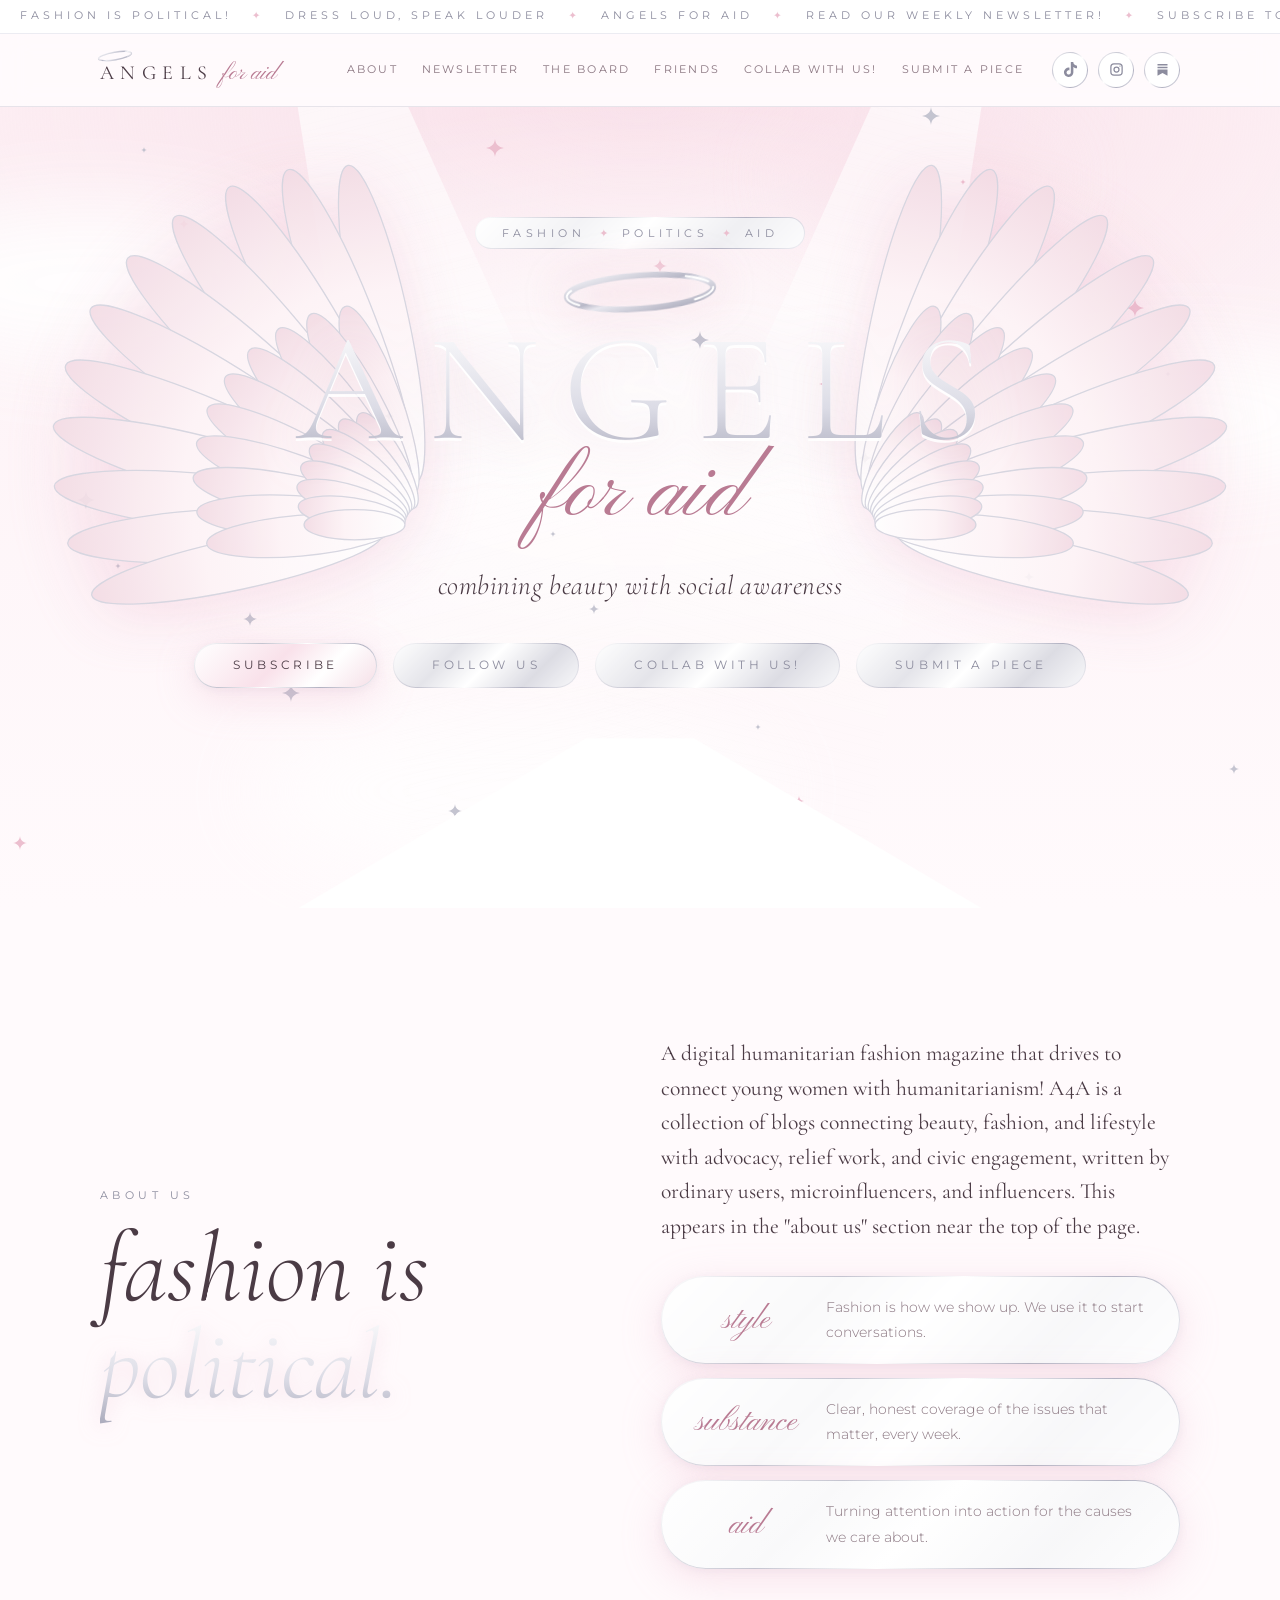
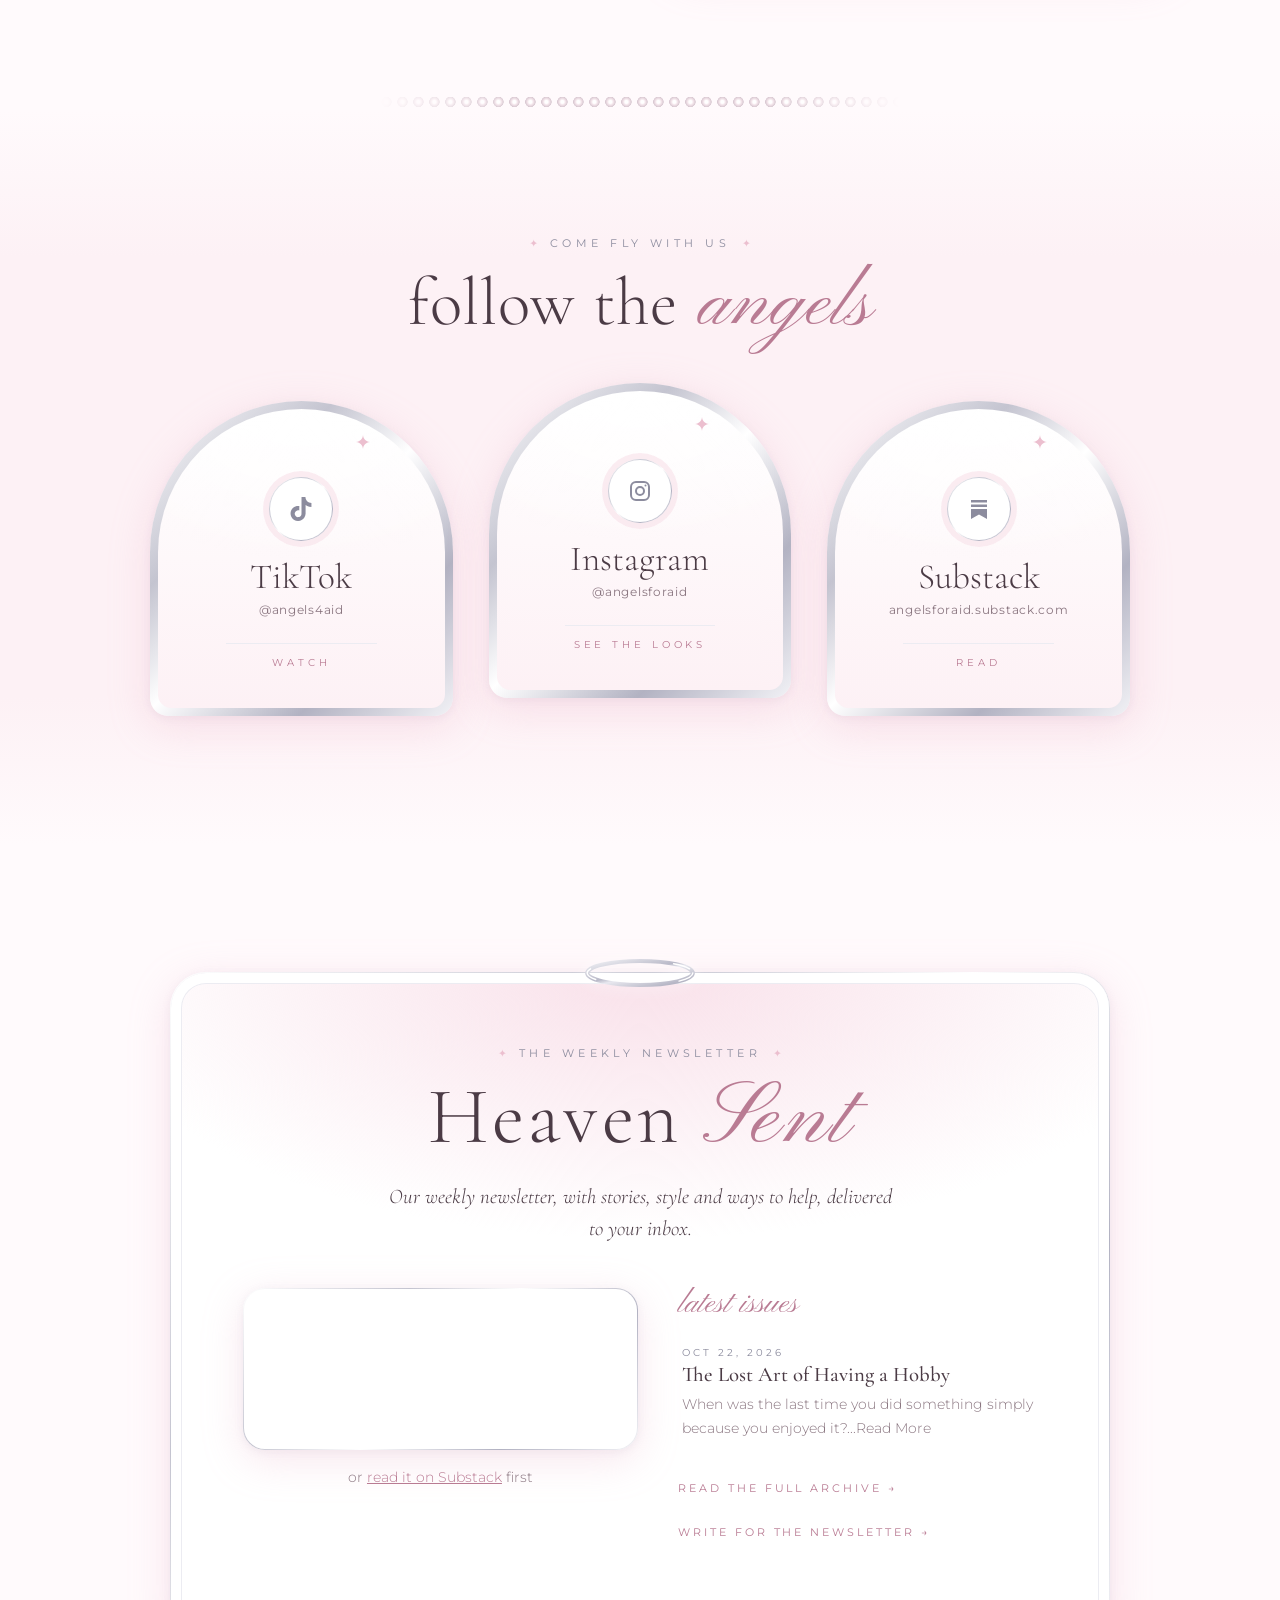
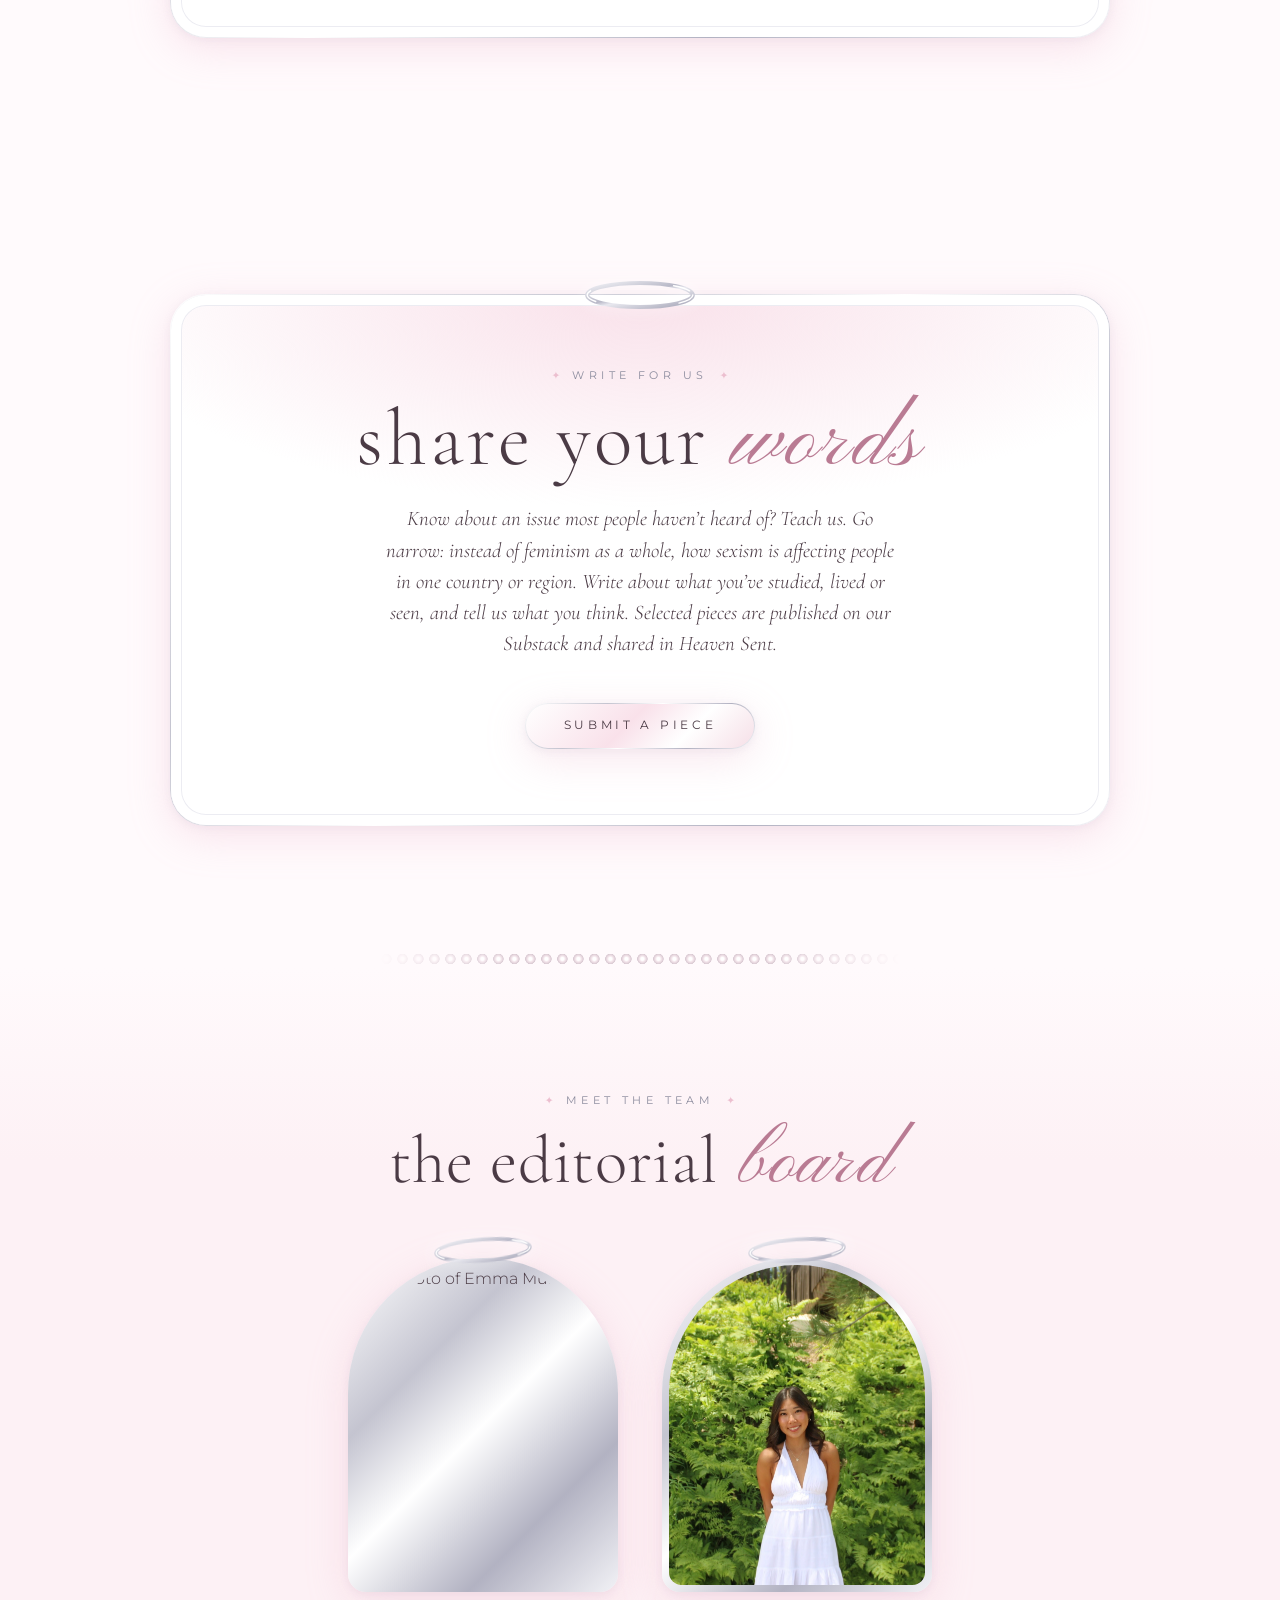
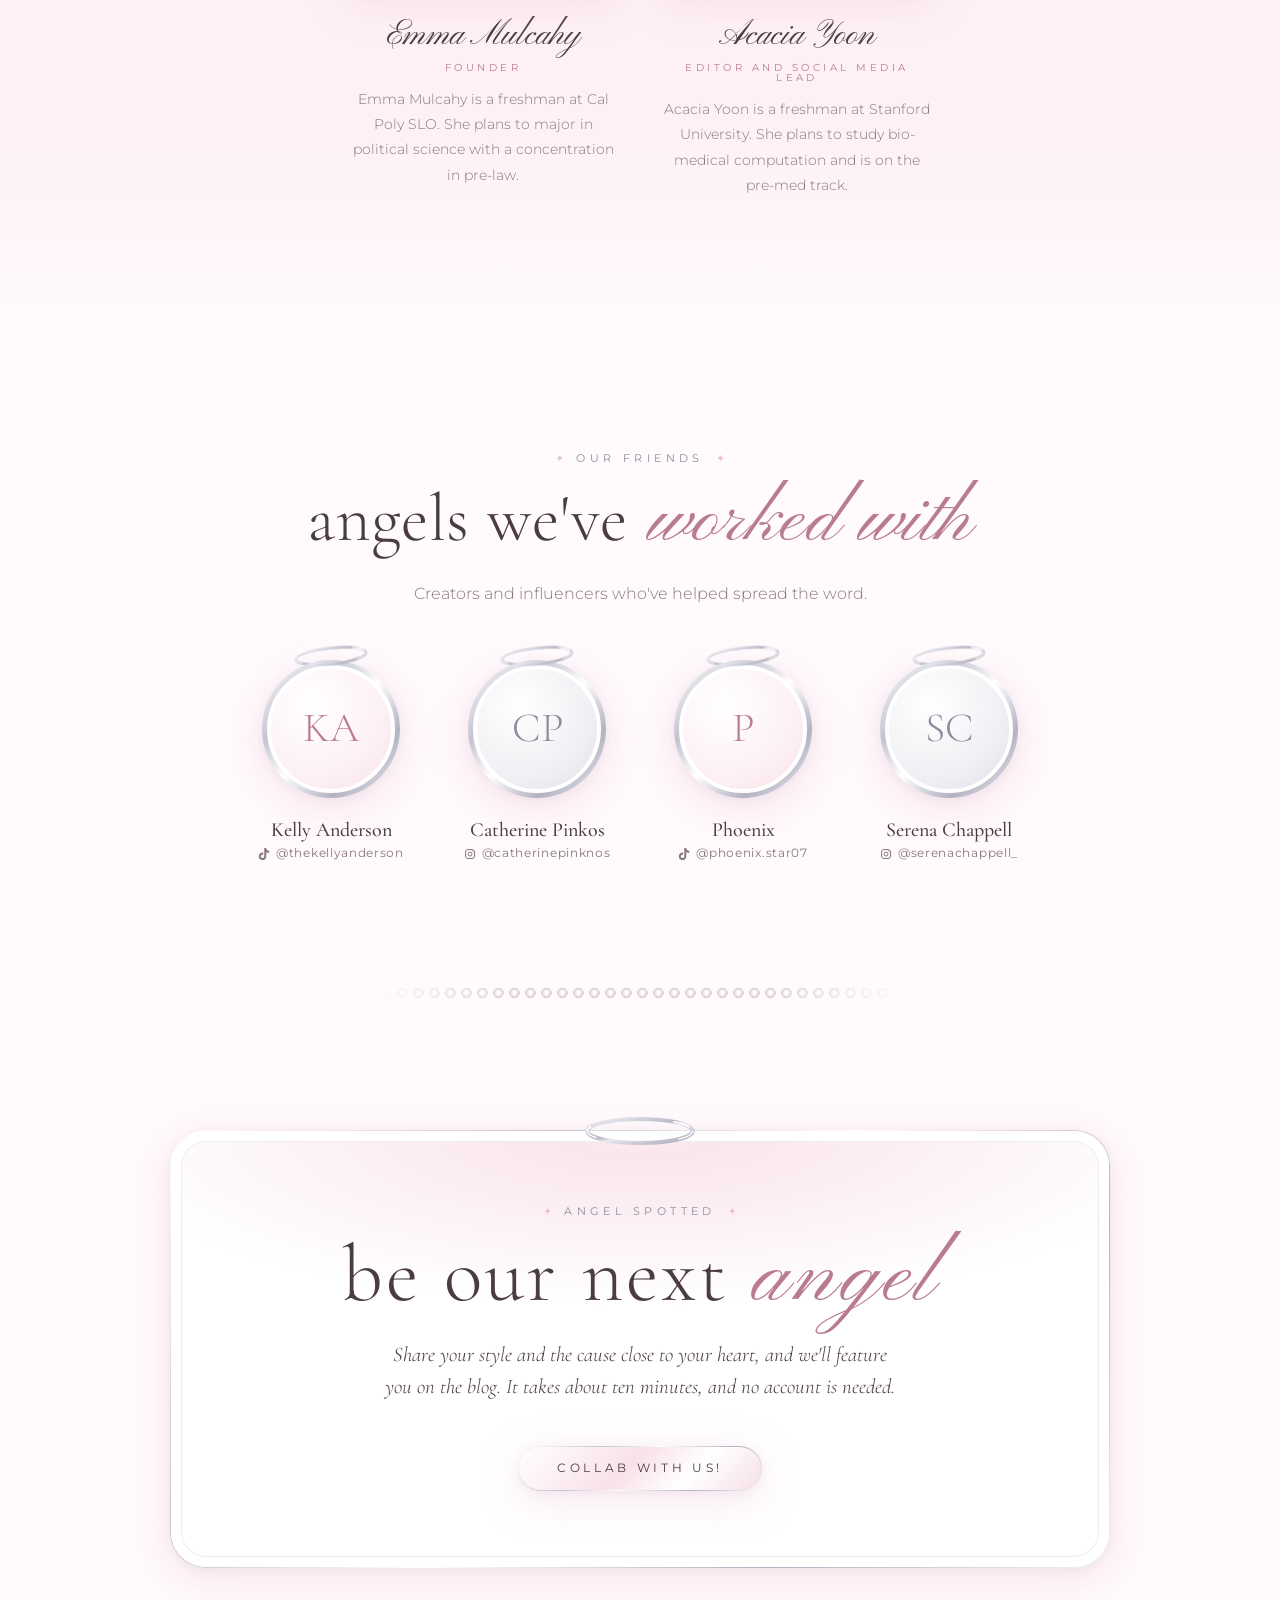
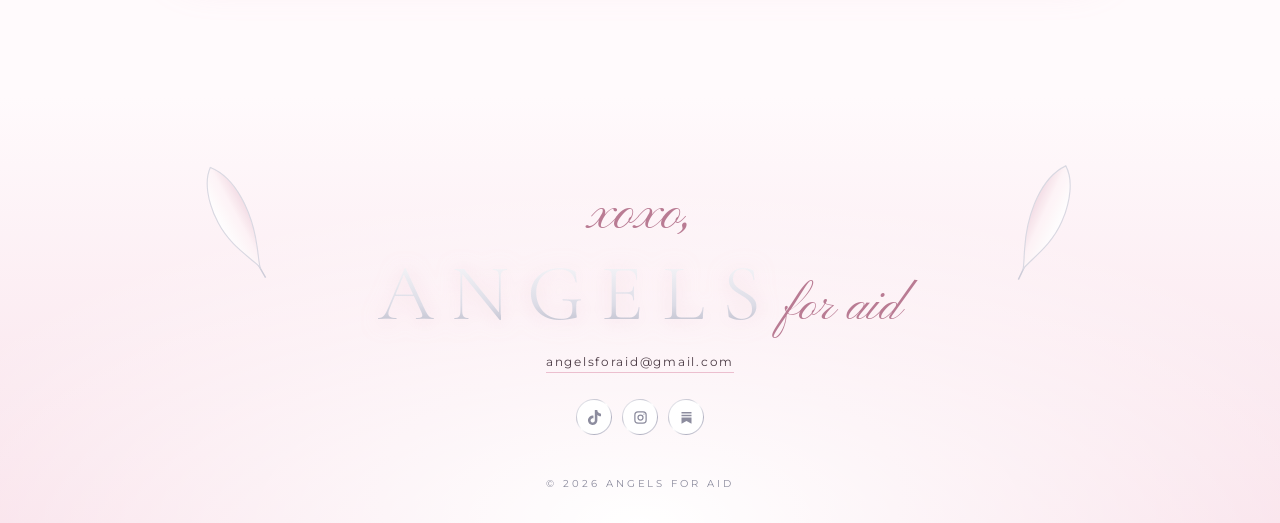
==== commit d5092396: "Rename the newsletter from The Angel Times to Heaven Sent Co-Authored-By: Claude Opus 5.5 <noreply@a" ====
--- a/index.html
+++ b/index.html
@@ -124,7 +124,7 @@
         <div class="letter">
           <svg class="letter-halo"><use href="#halo"/></svg>
           <p class="label center">The Weekly Newsletter</p>
-          <h2 class="letter-title">The Angel <em>Times</em></h2>
+          <h2 class="letter-title">Heaven <em>Sent</em></h2>
           <p class="letter-blurb" data-field="newsletter.blurb"></p>
           <div class="letter-grid">
             <div id="signup"></div>
@@ -146,7 +146,7 @@
           <svg class="letter-halo"><use href="#halo"/></svg>
           <p class="label center">Write For Us</p>
           <h2 class="letter-title">share your <em>words</em></h2>
-          <p class="letter-blurb">Know about an issue most people haven’t heard of? Teach us. Go narrow: instead of feminism as a whole, how sexism is affecting people in one country or region. Write about what you’ve studied, lived or seen, and tell us what you think. Selected pieces are published on our Substack and sent out in The Angel Times.</p>
+          <p class="letter-blurb">Know about an issue most people haven’t heard of? Teach us. Go narrow: instead of feminism as a whole, how sexism is affecting people in one country or region. Write about what you’ve studied, lived or seen, and tell us what you think. Selected pieces are published on our Substack and shared in Heaven Sent.</p>
           <a class="btn btn-pearl" href="write.html">Submit a Piece</a>
         </div>
       </div>
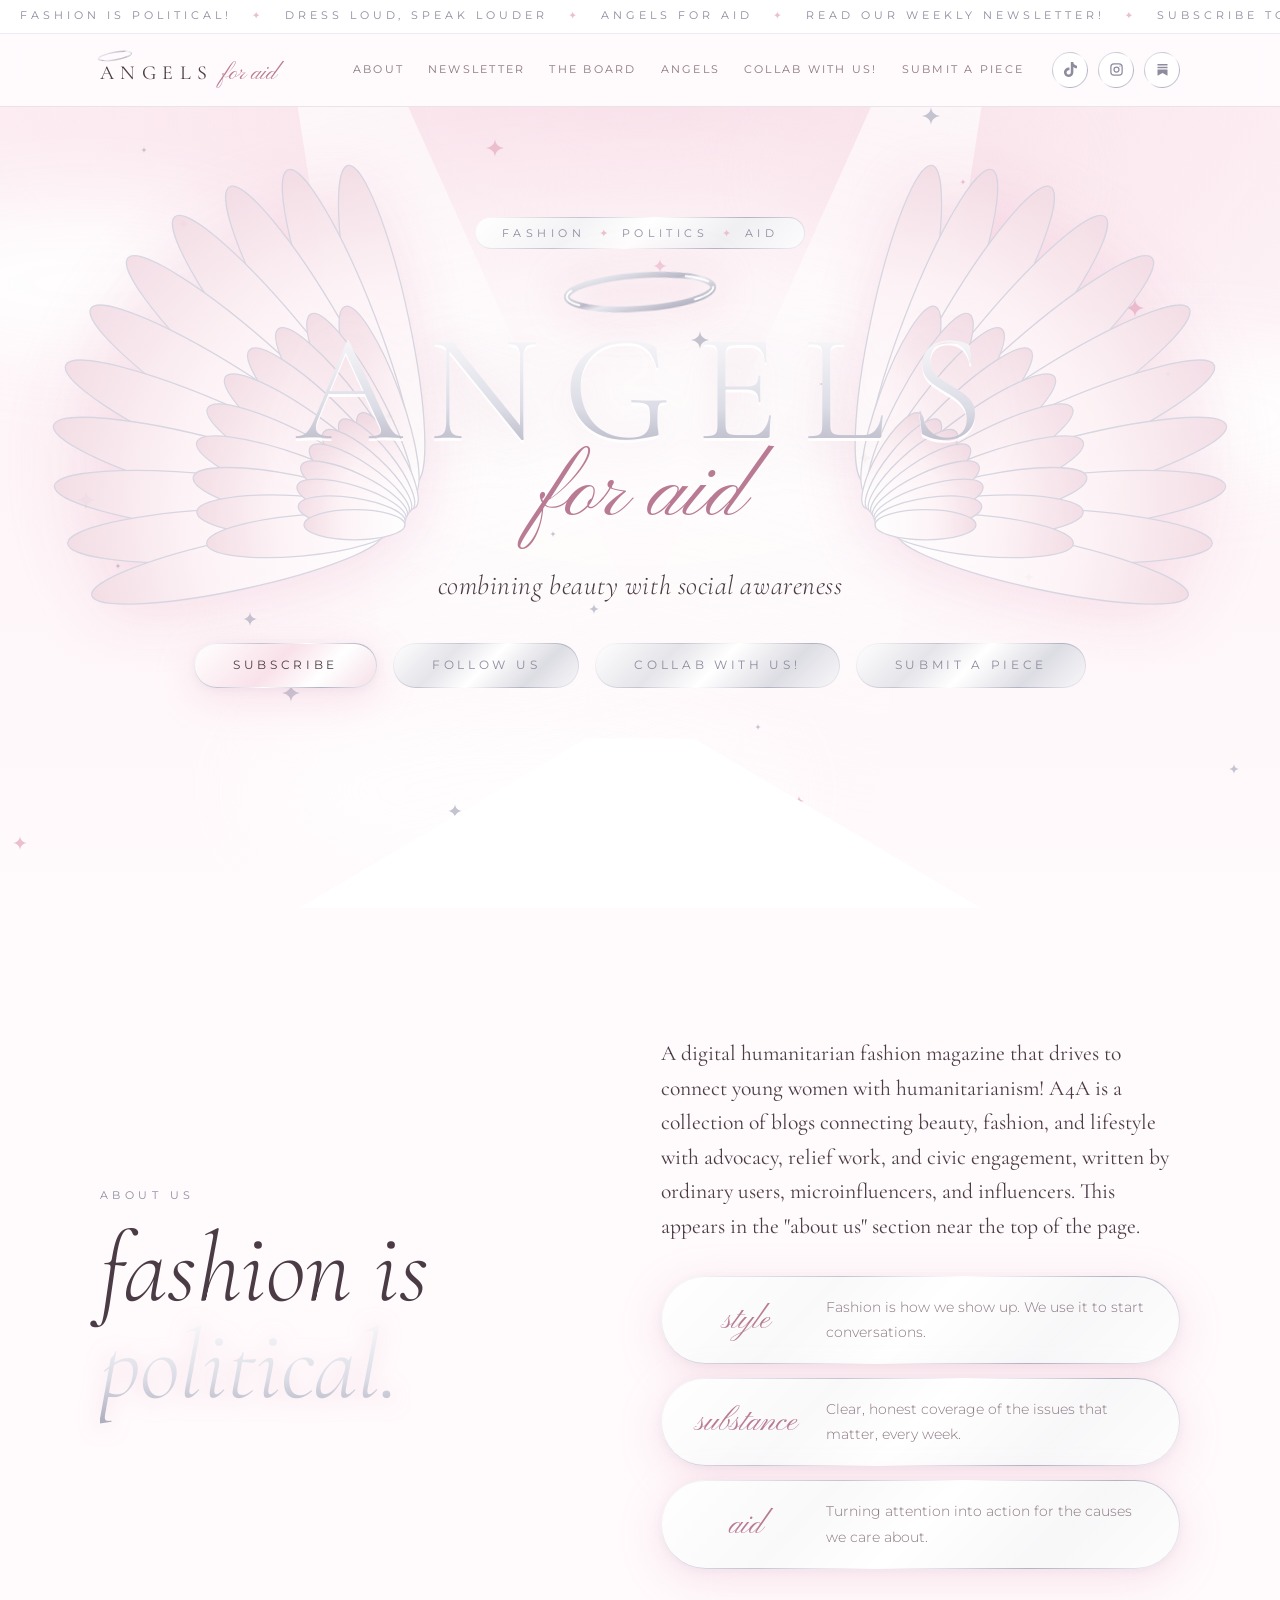
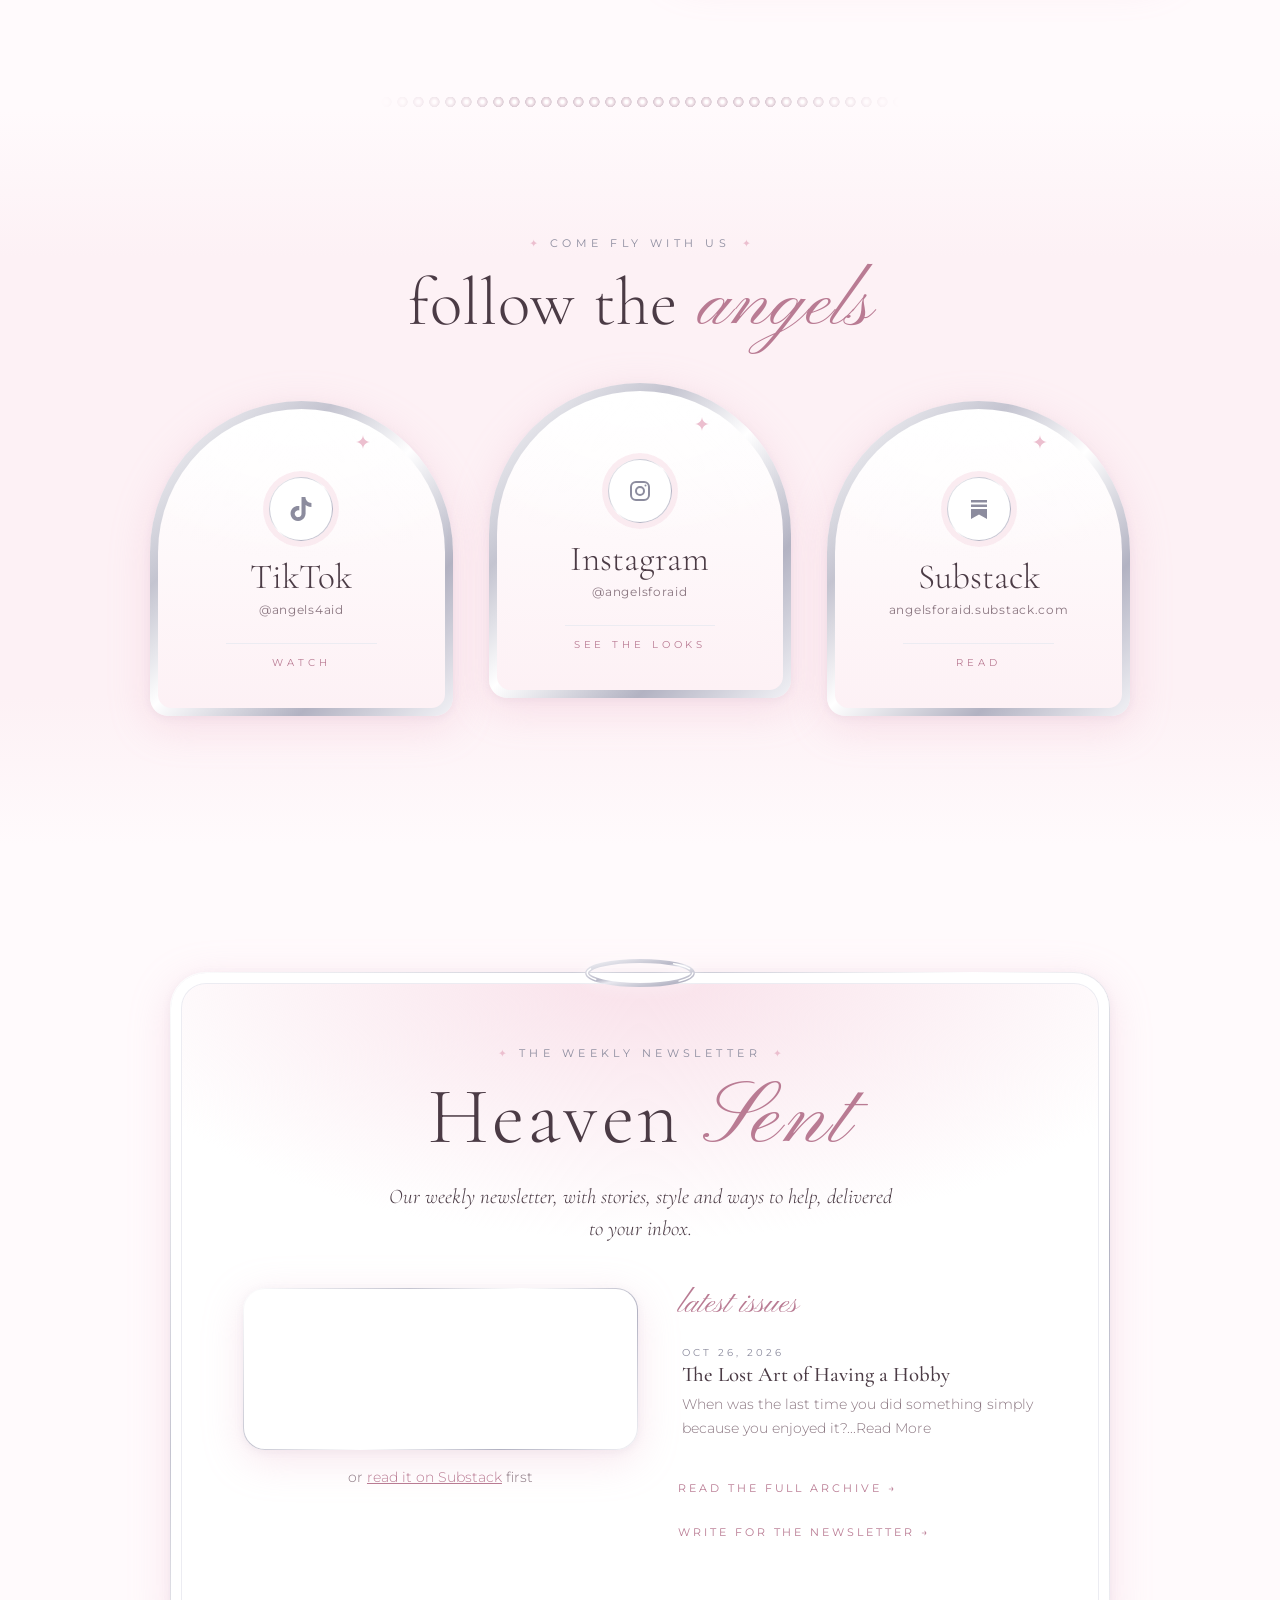
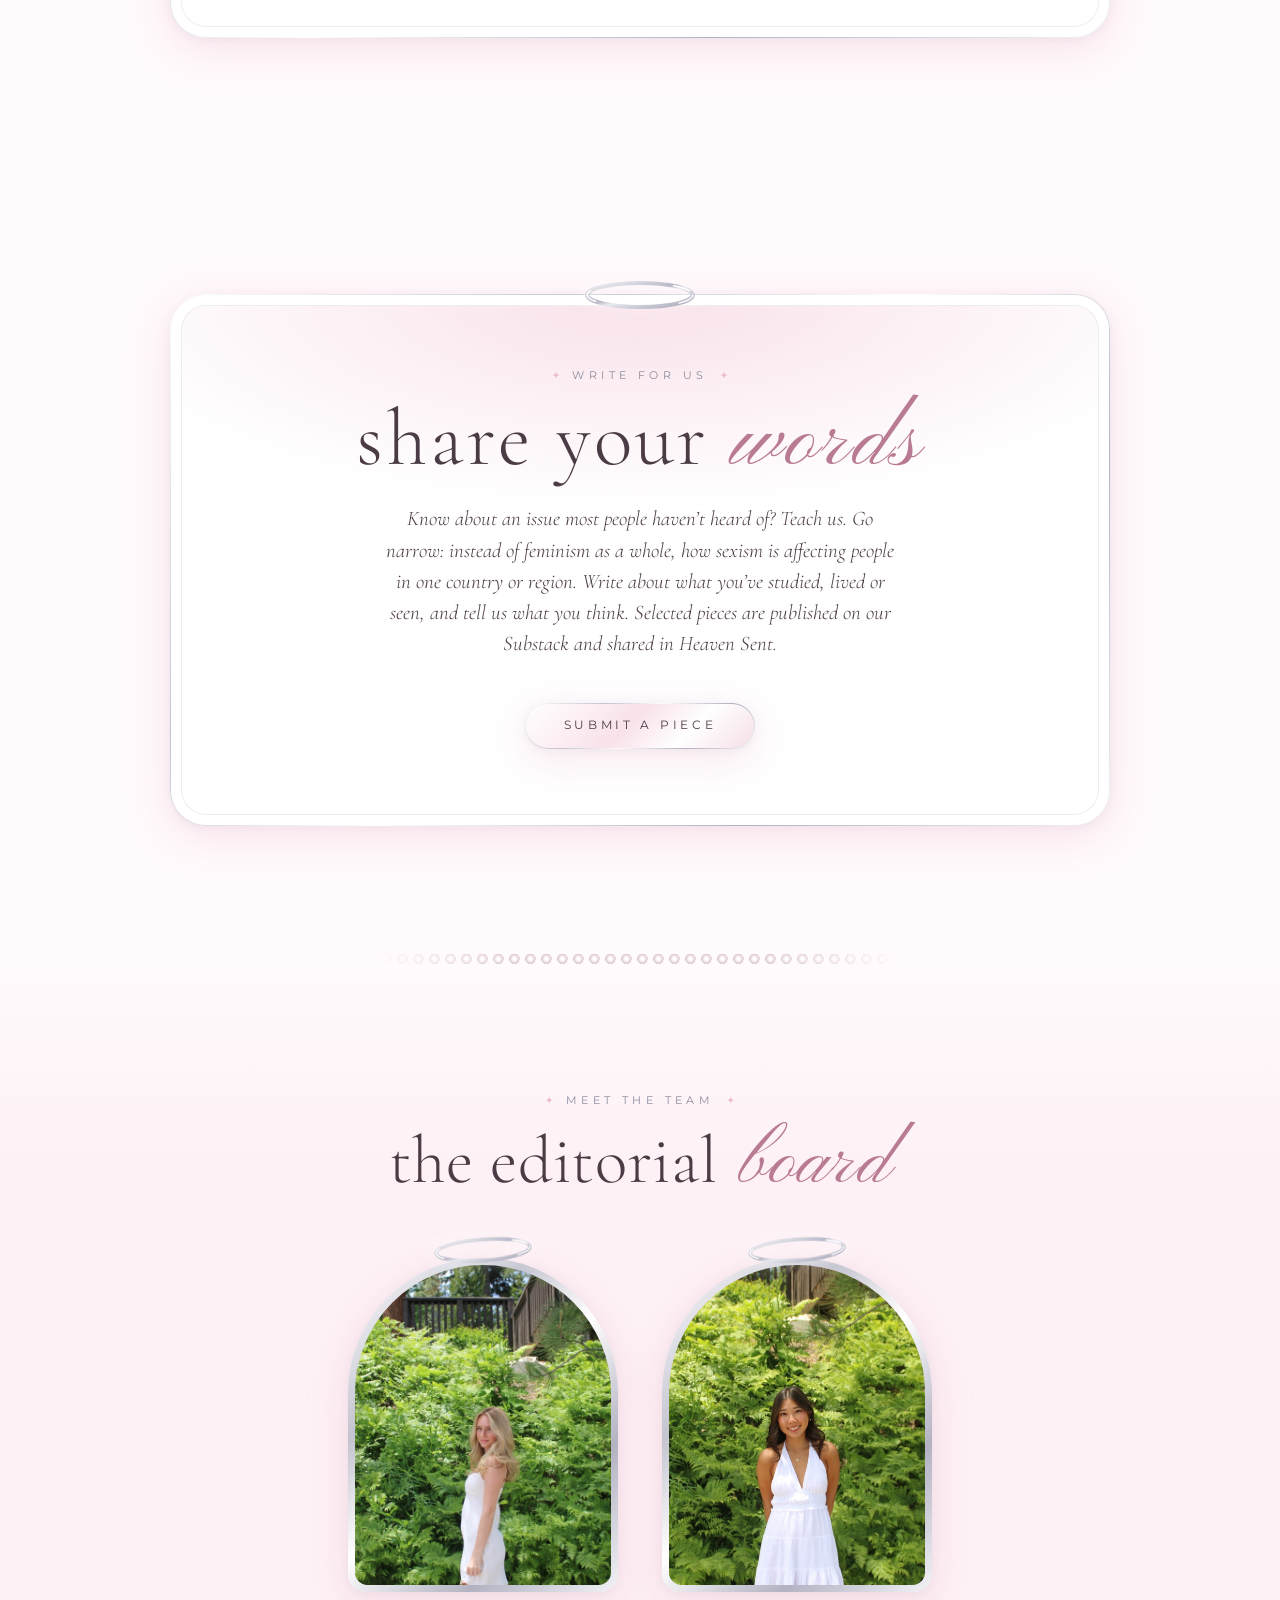
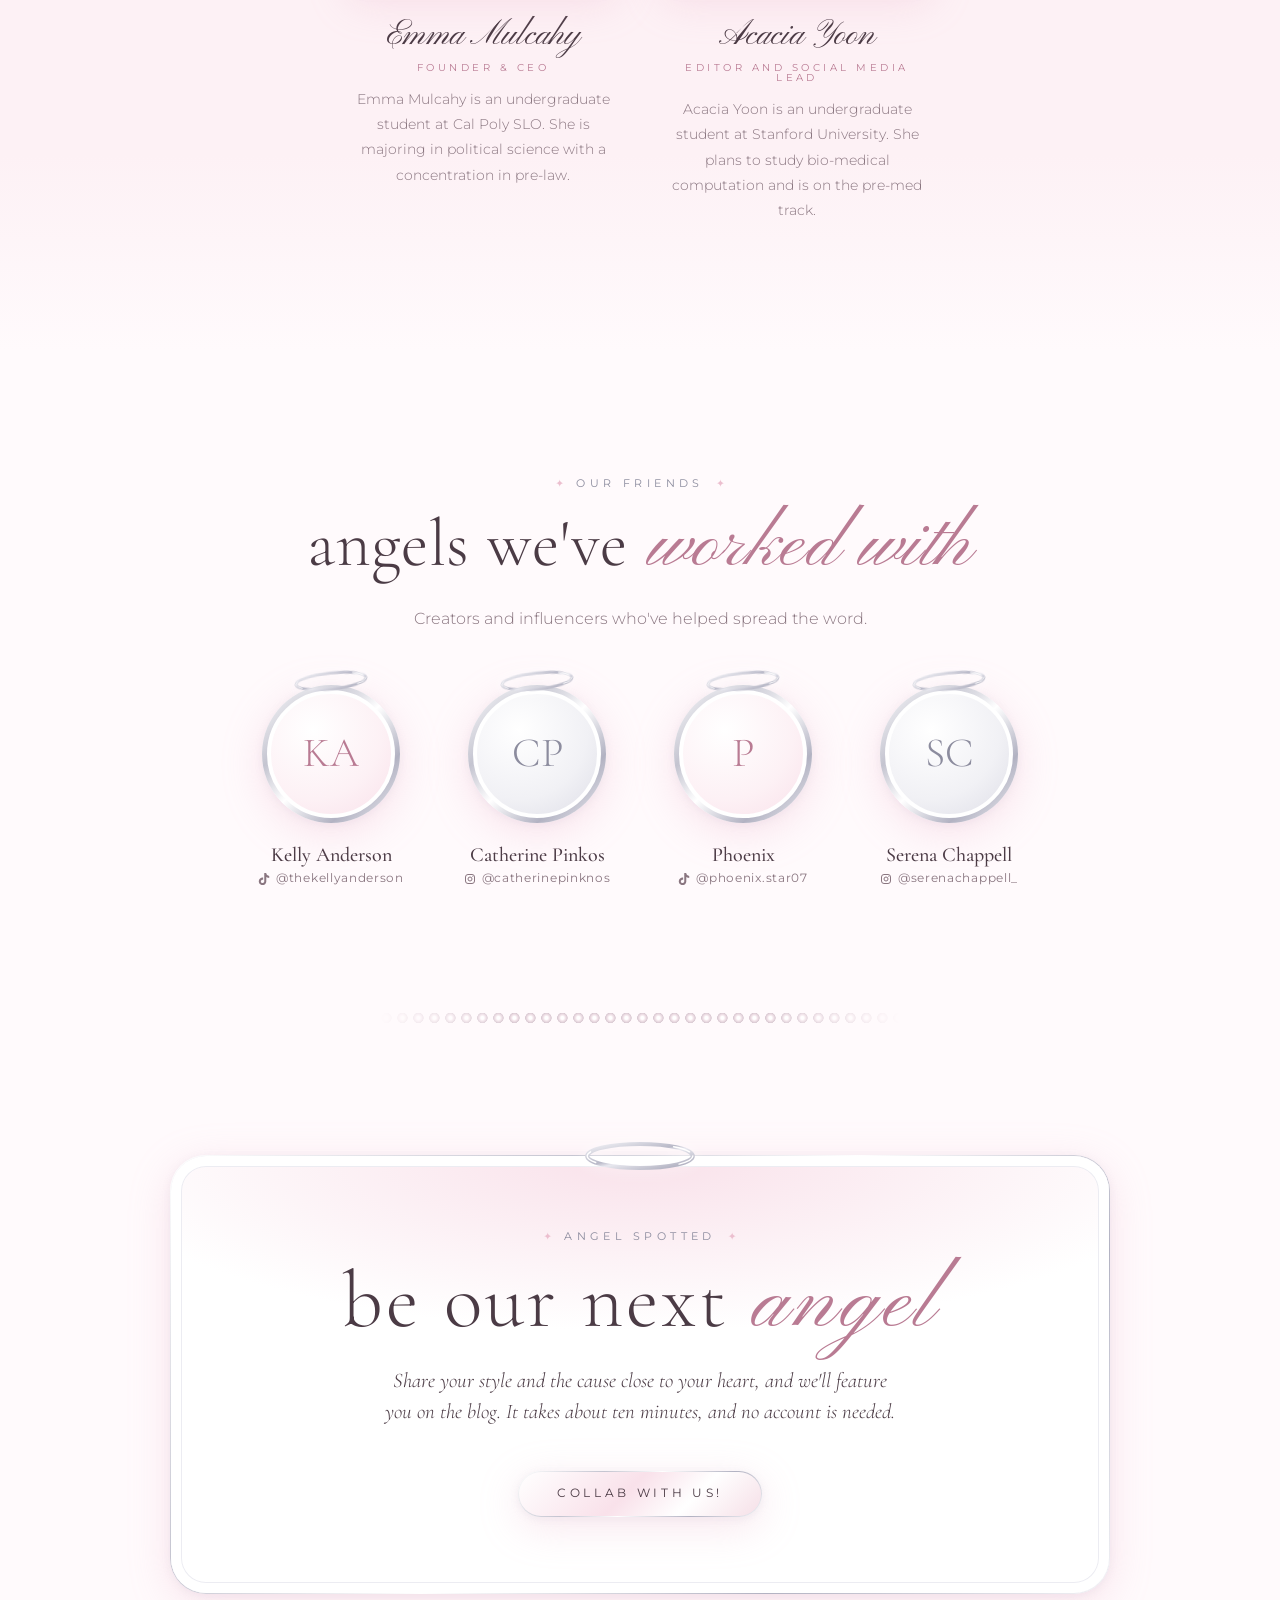
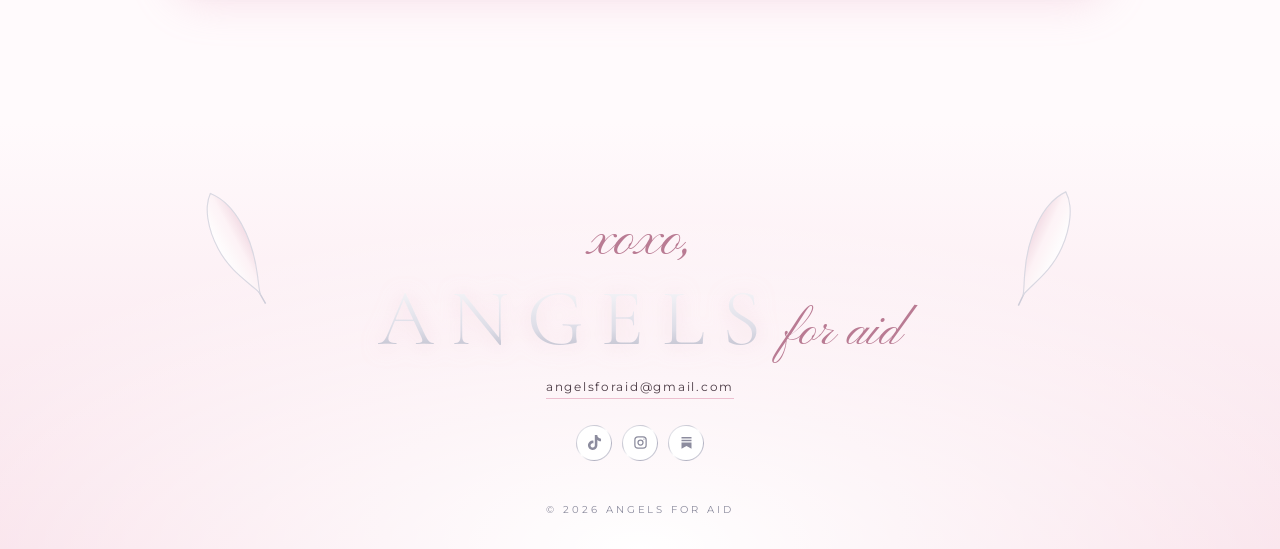
==== commit cdbfcd07: "Rename the Friends menu link to Angels Co-Authored-By: Claude Opus 5.5 <noreply@anthropic.com> Claud" ====
--- a/index.html
+++ b/index.html
@@ -56,7 +56,7 @@
         <a href="#about">About</a>
         <a href="#newsletter">Newsletter</a>
         <a href="#team">The Board</a>
-        <a href="#collaborators">Friends</a>
+        <a href="#collaborators">Angels</a>
         <a href="spotted.html">Collab With Us!</a>
         <a href="write.html">Submit a Piece</a>
       </nav>
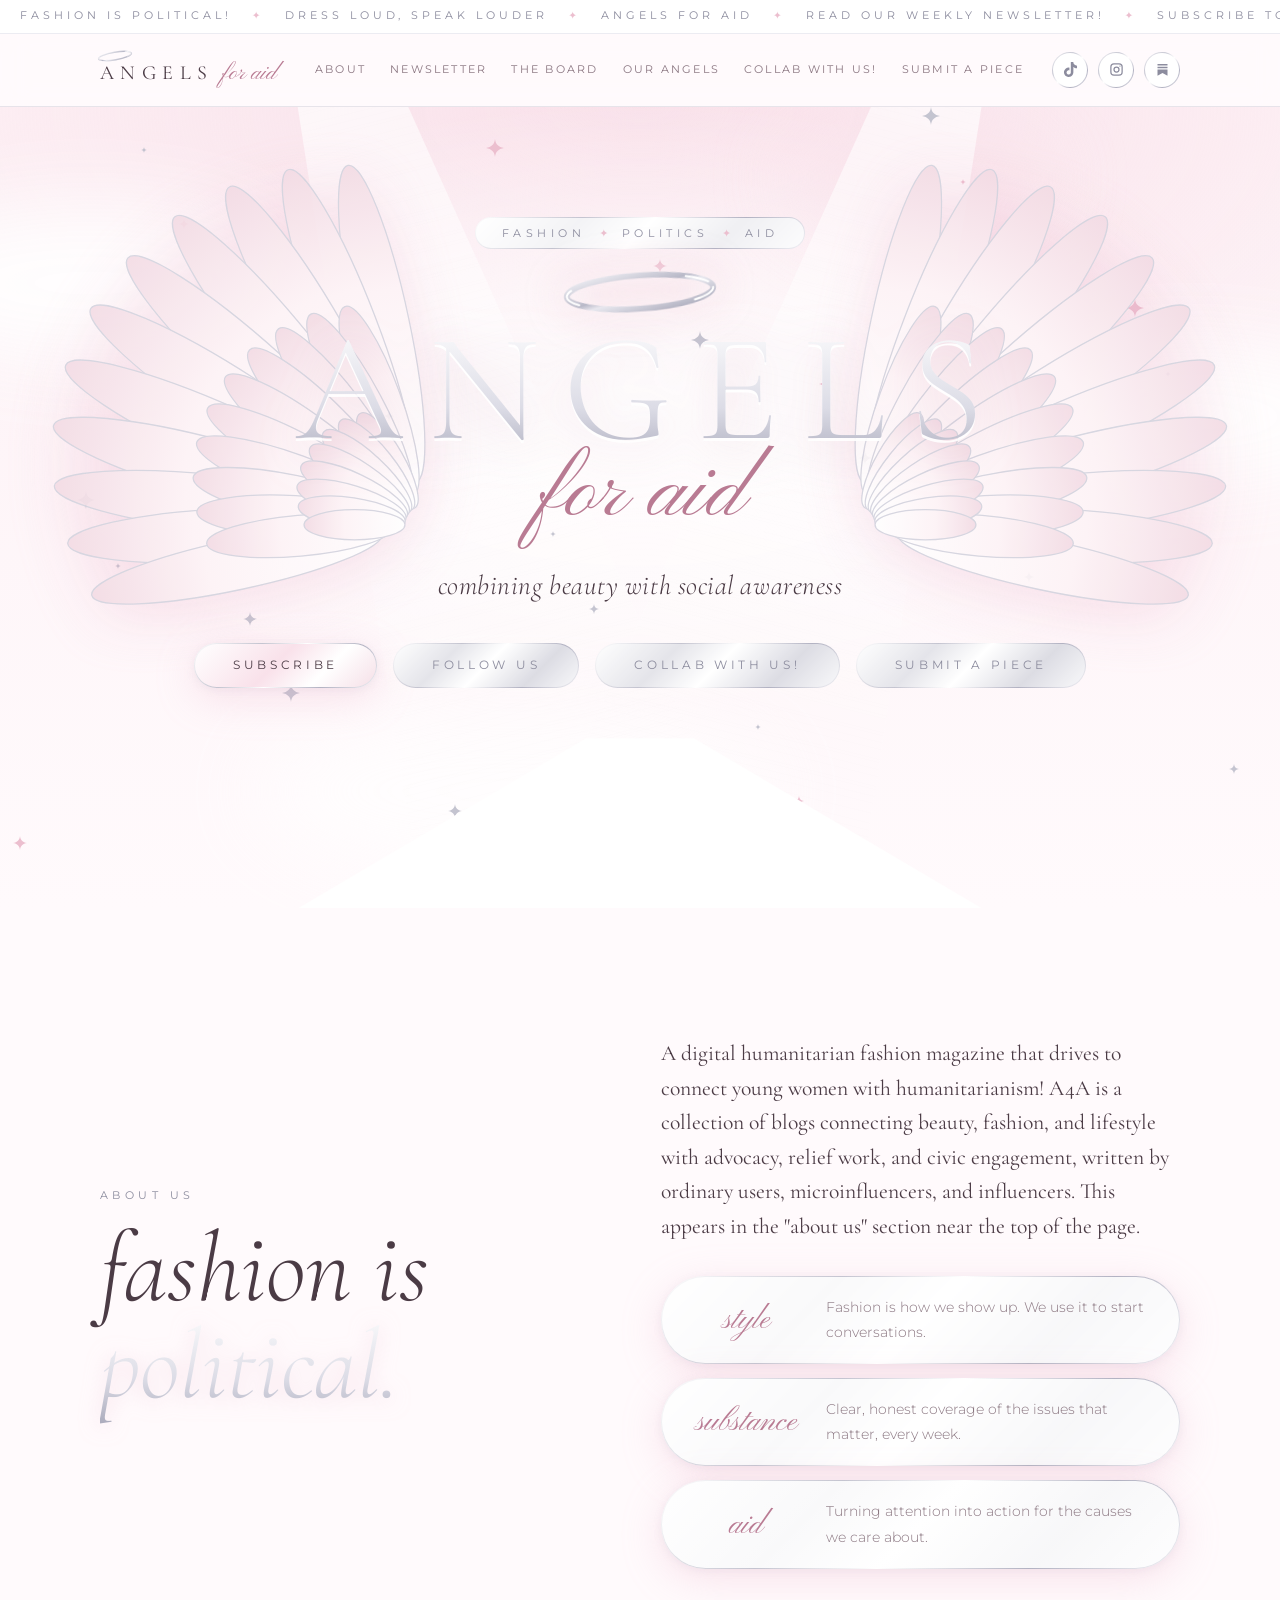
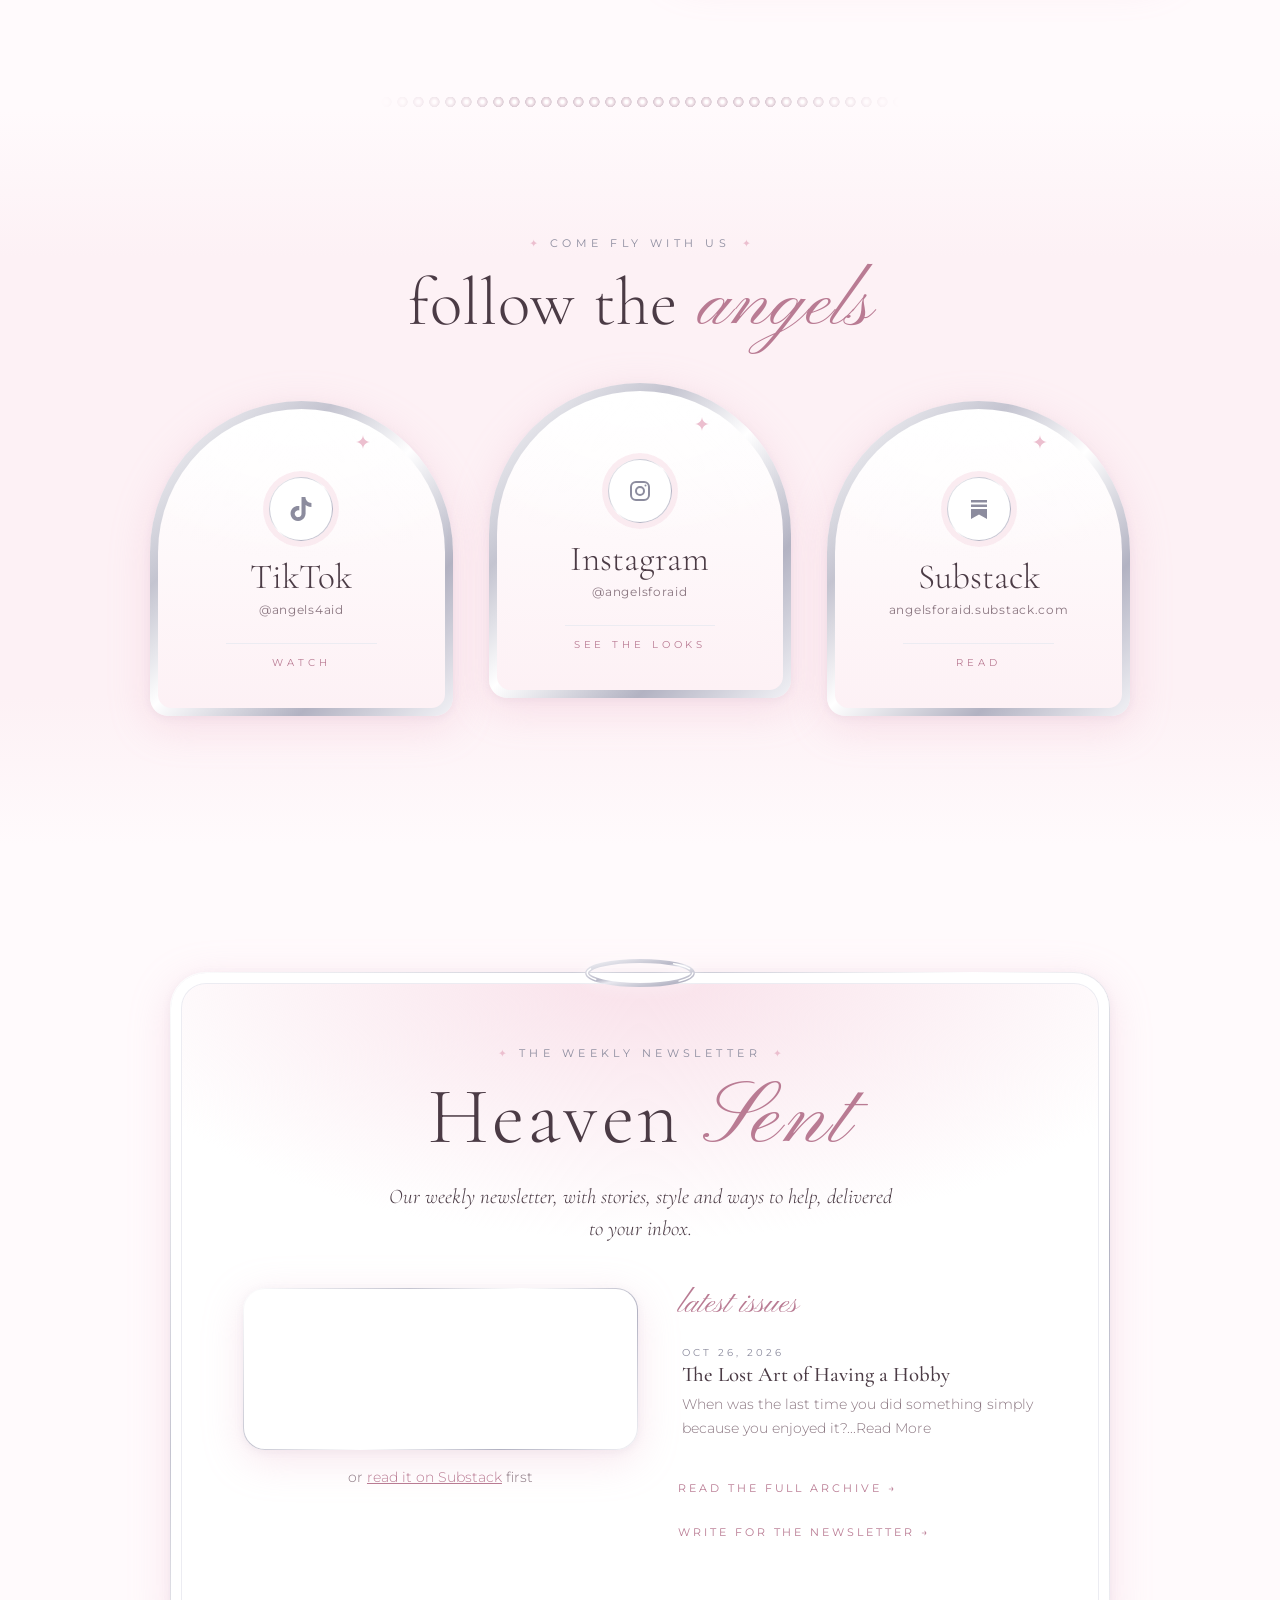
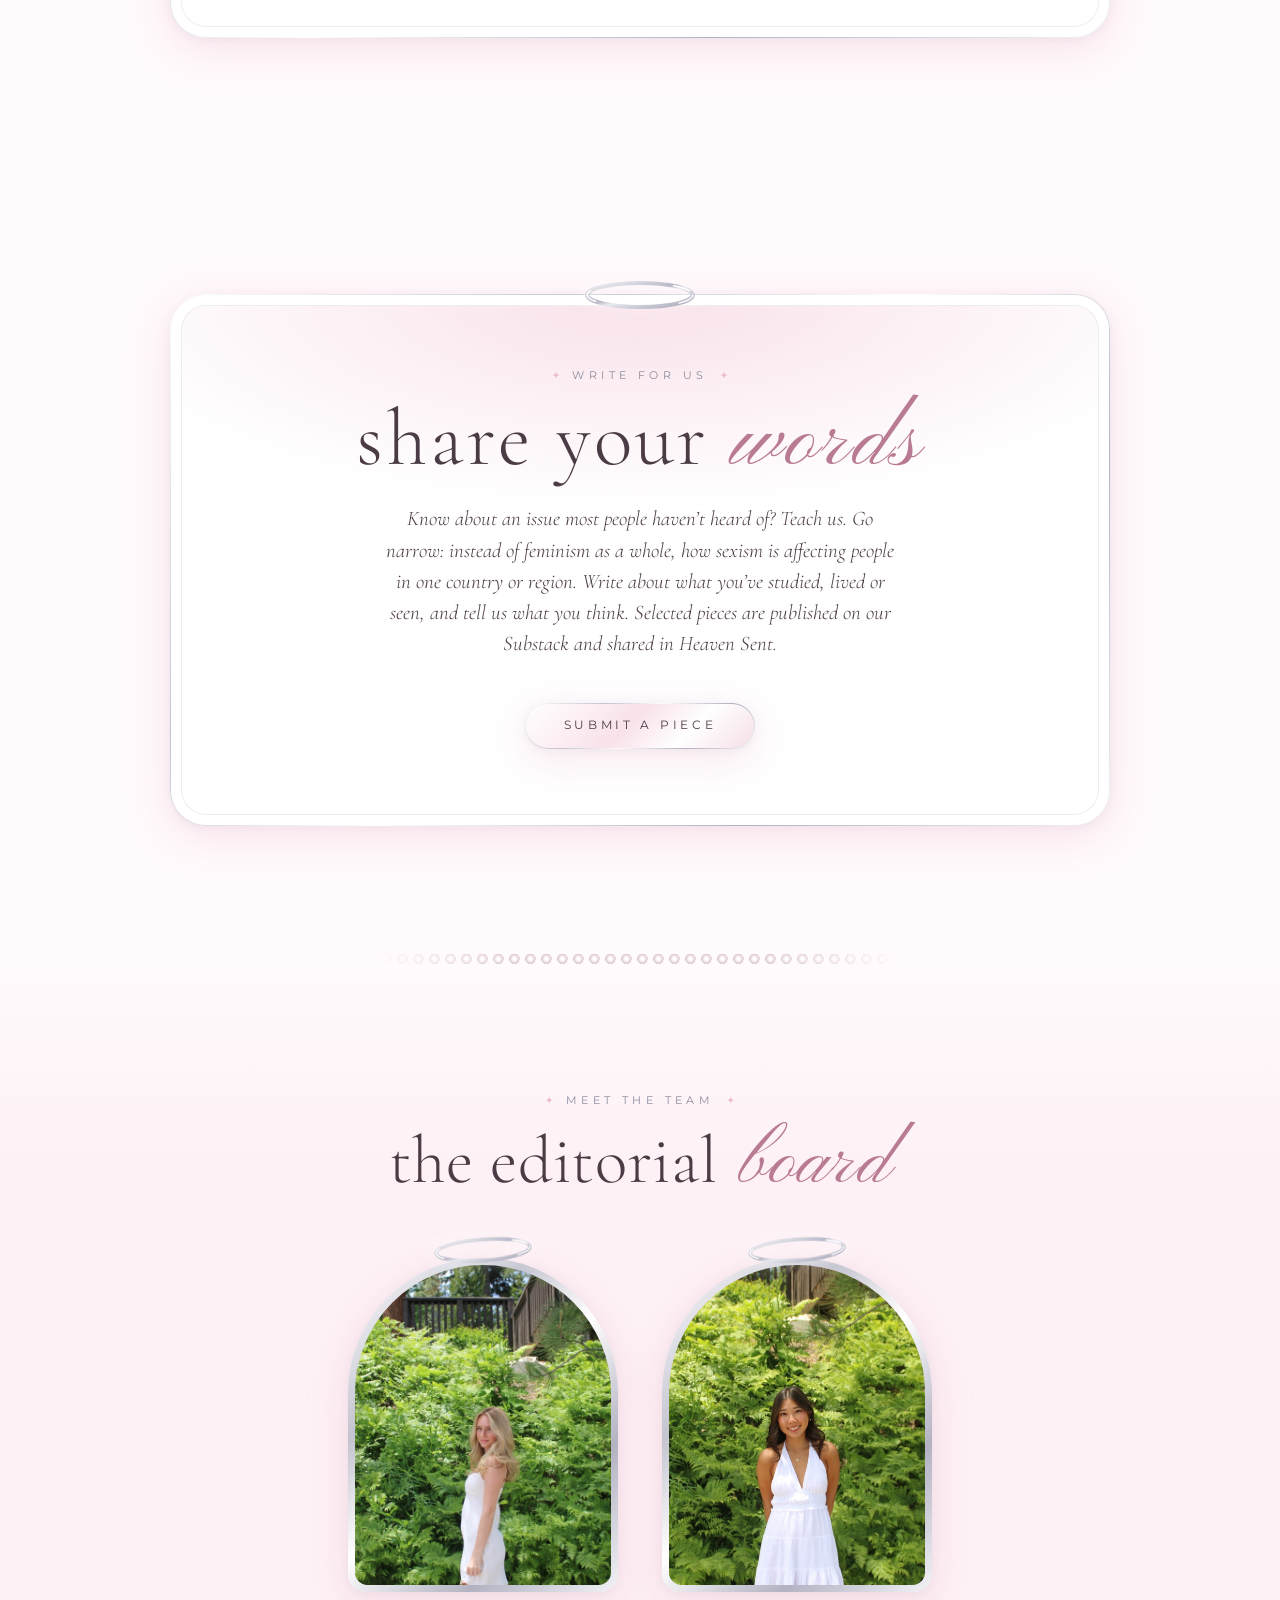
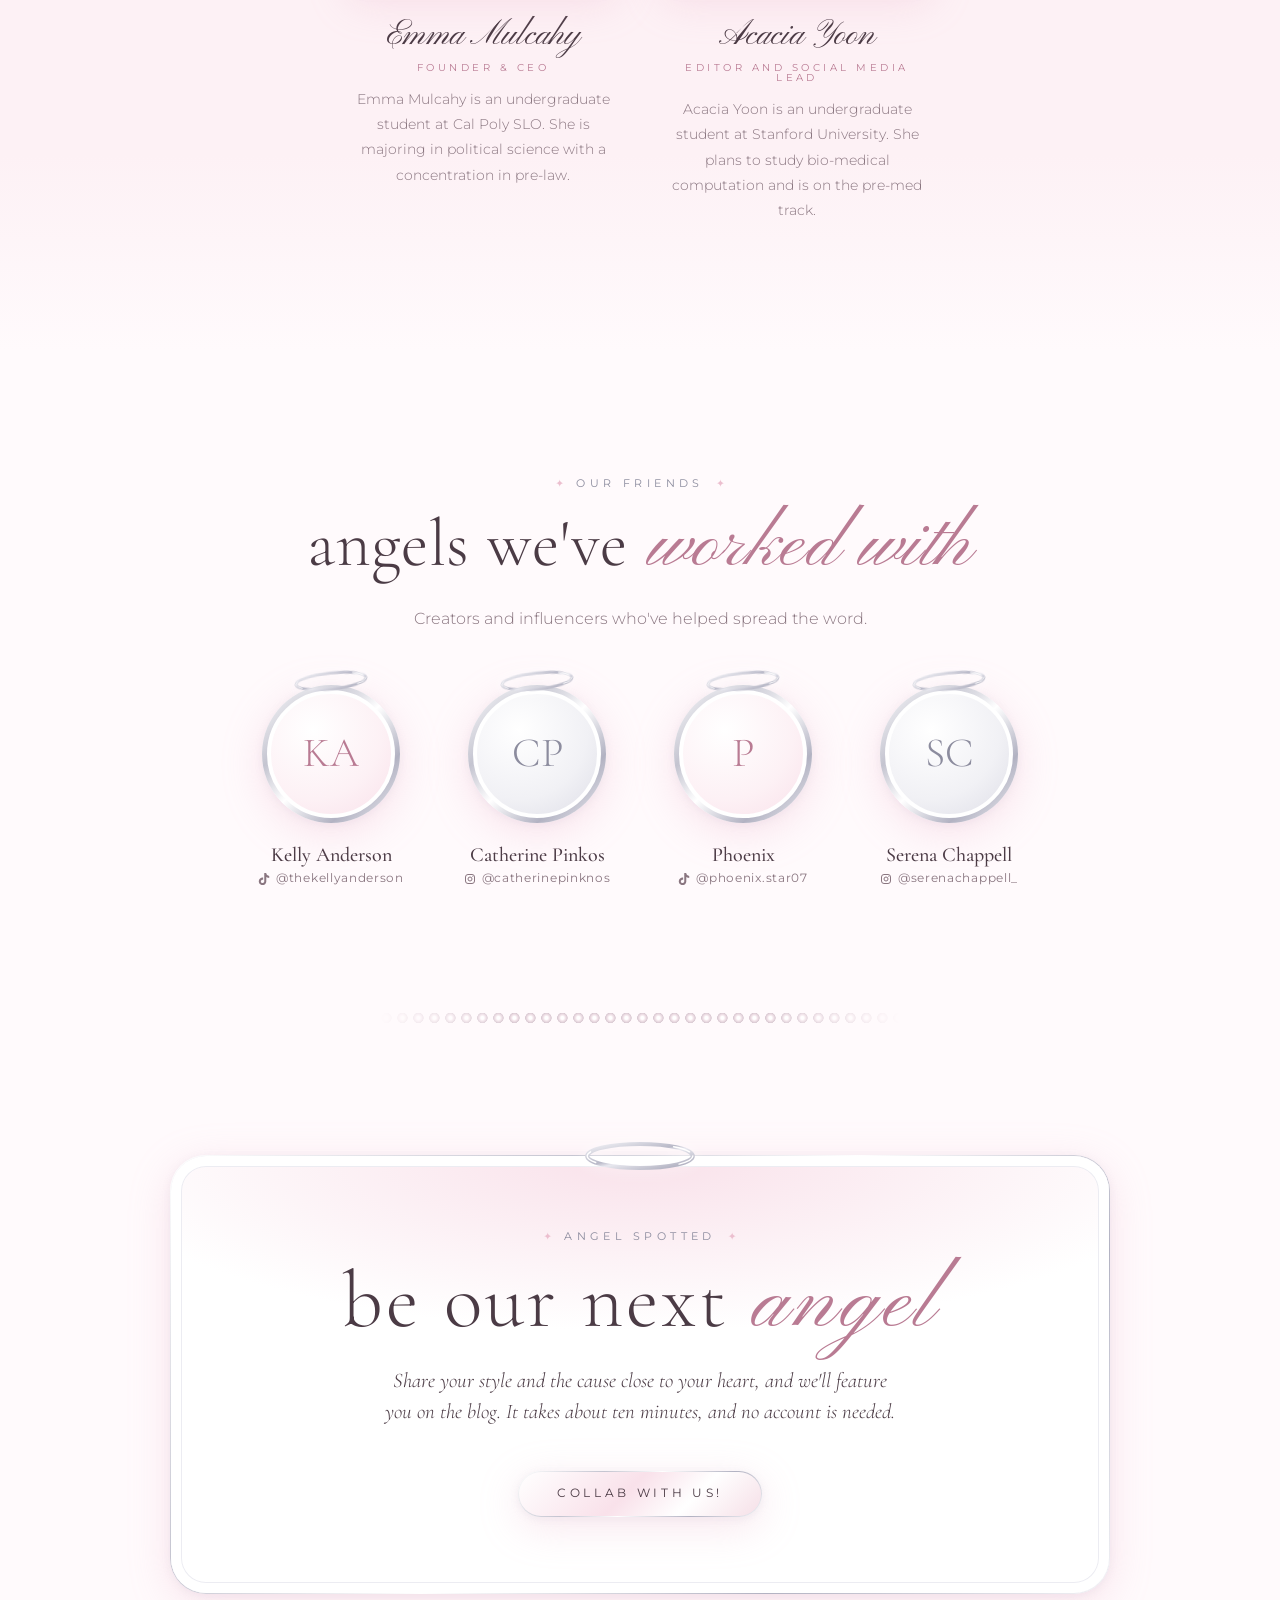
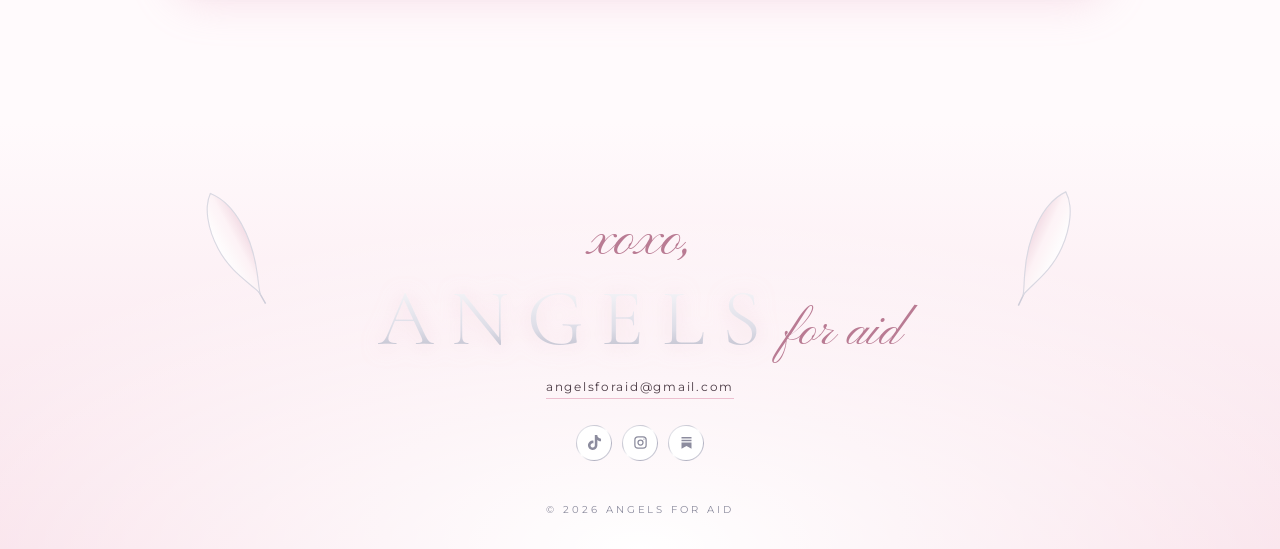
==== commit ba5c42b1: "Rename the Angels menu link to Our Angels Co-Authored-By: Claude Opus 5.5 <noreply@anthropic.com> Cl" ====
--- a/index.html
+++ b/index.html
@@ -56,7 +56,7 @@
         <a href="#about">About</a>
         <a href="#newsletter">Newsletter</a>
         <a href="#team">The Board</a>
-        <a href="#collaborators">Angels</a>
+        <a href="#collaborators">Our Angels</a>
         <a href="spotted.html">Collab With Us!</a>
         <a href="write.html">Submit a Piece</a>
       </nav>
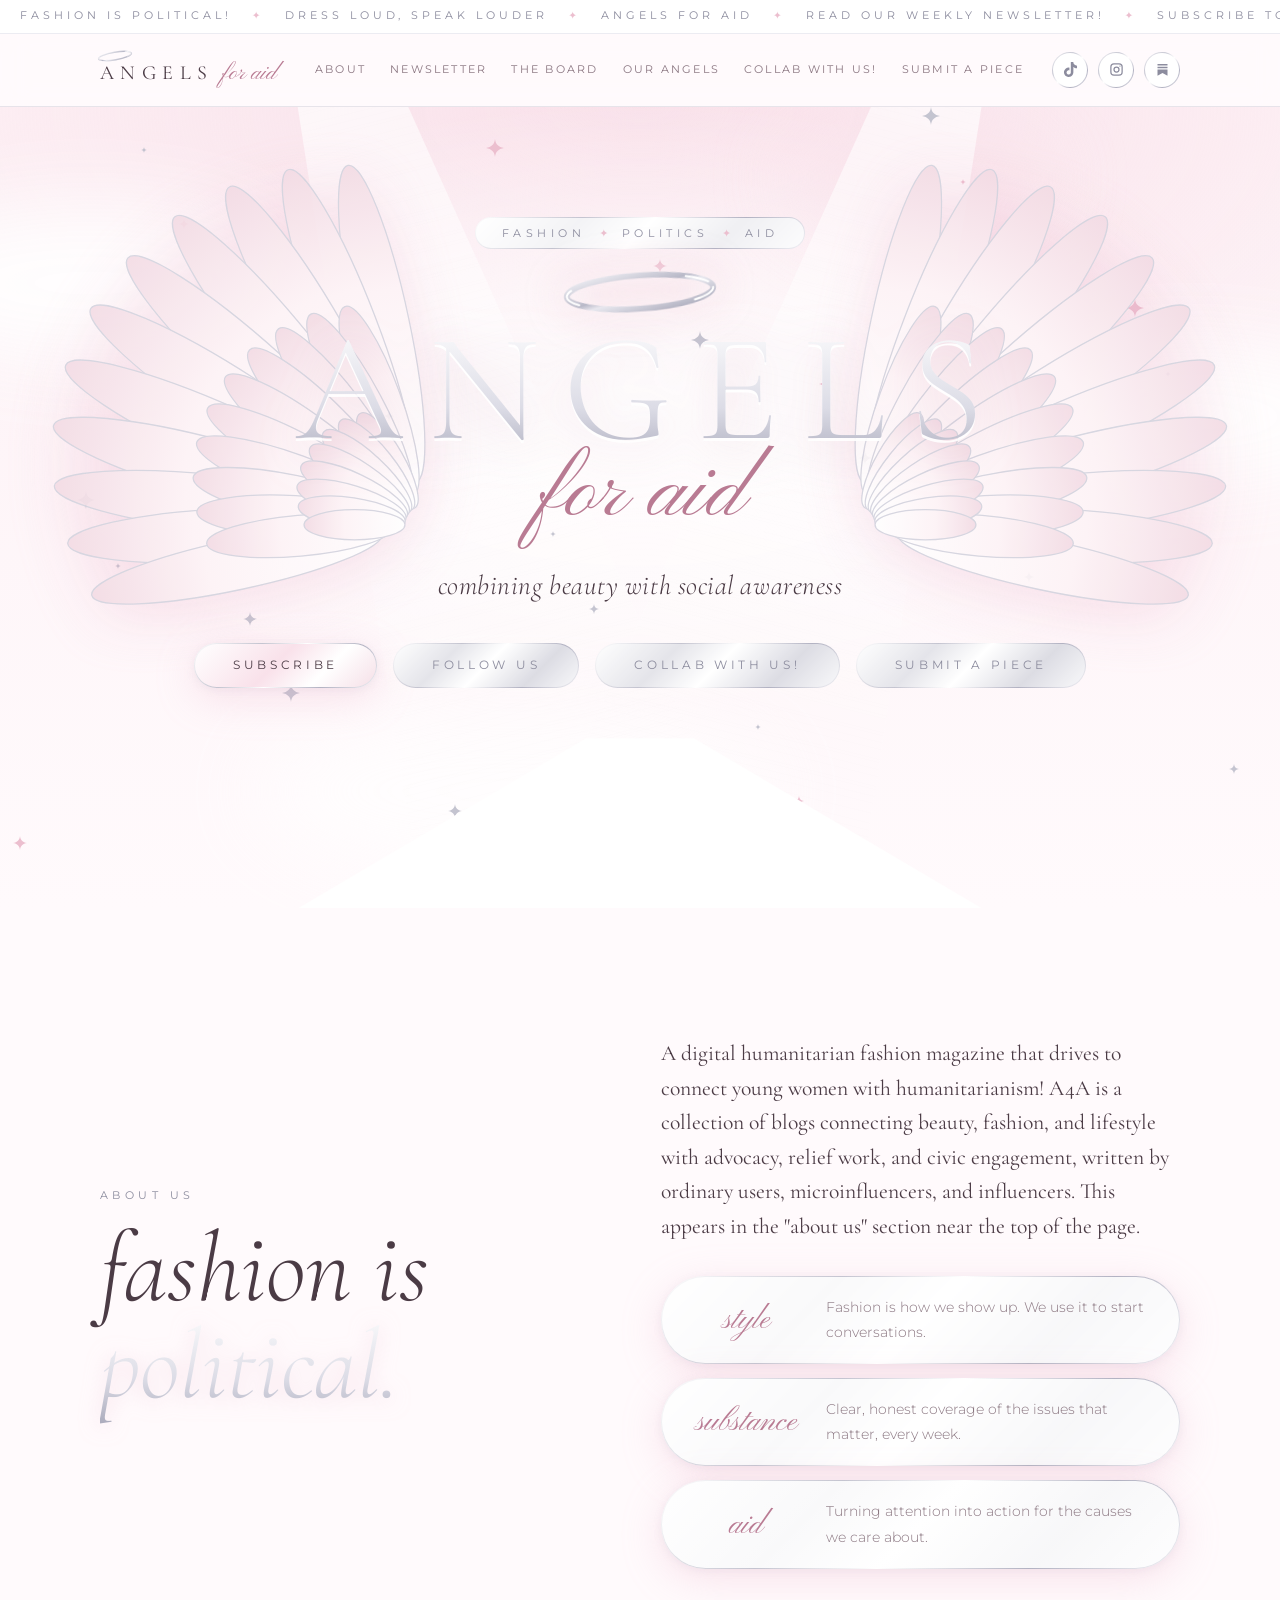
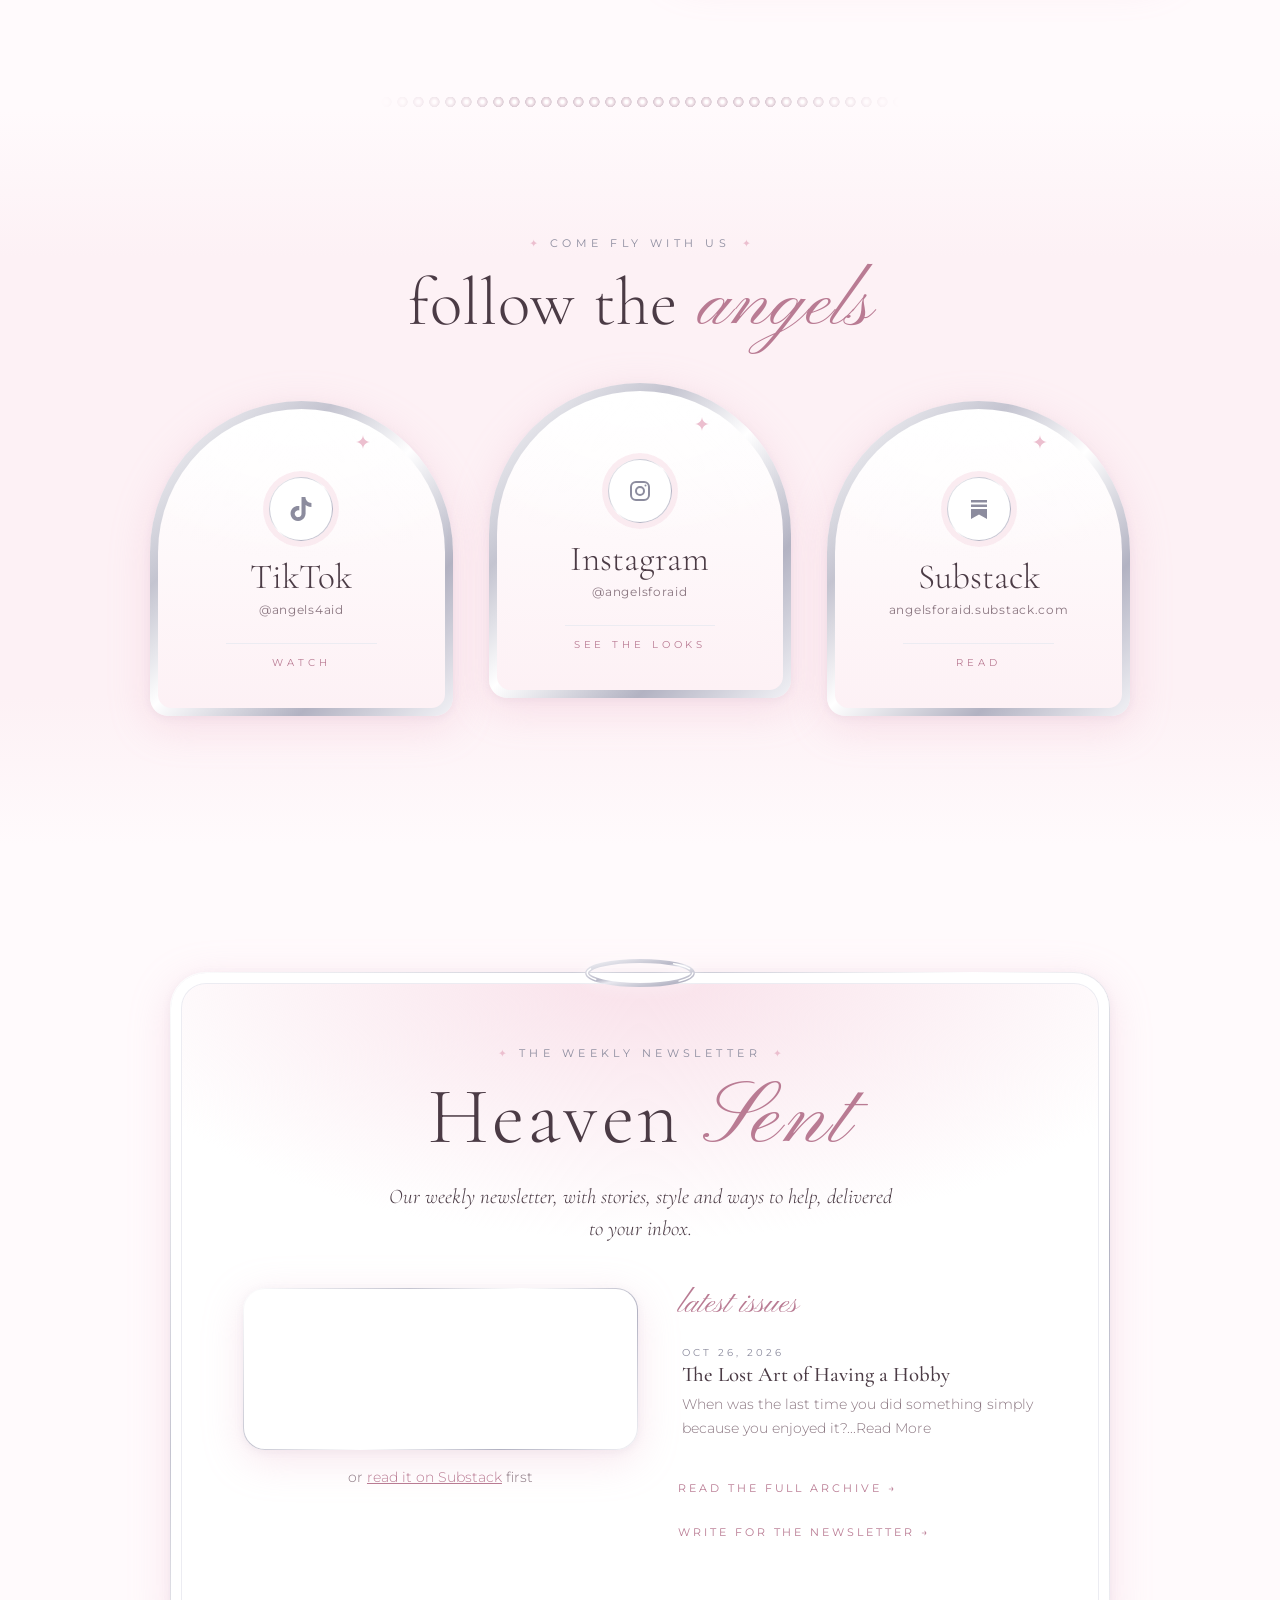
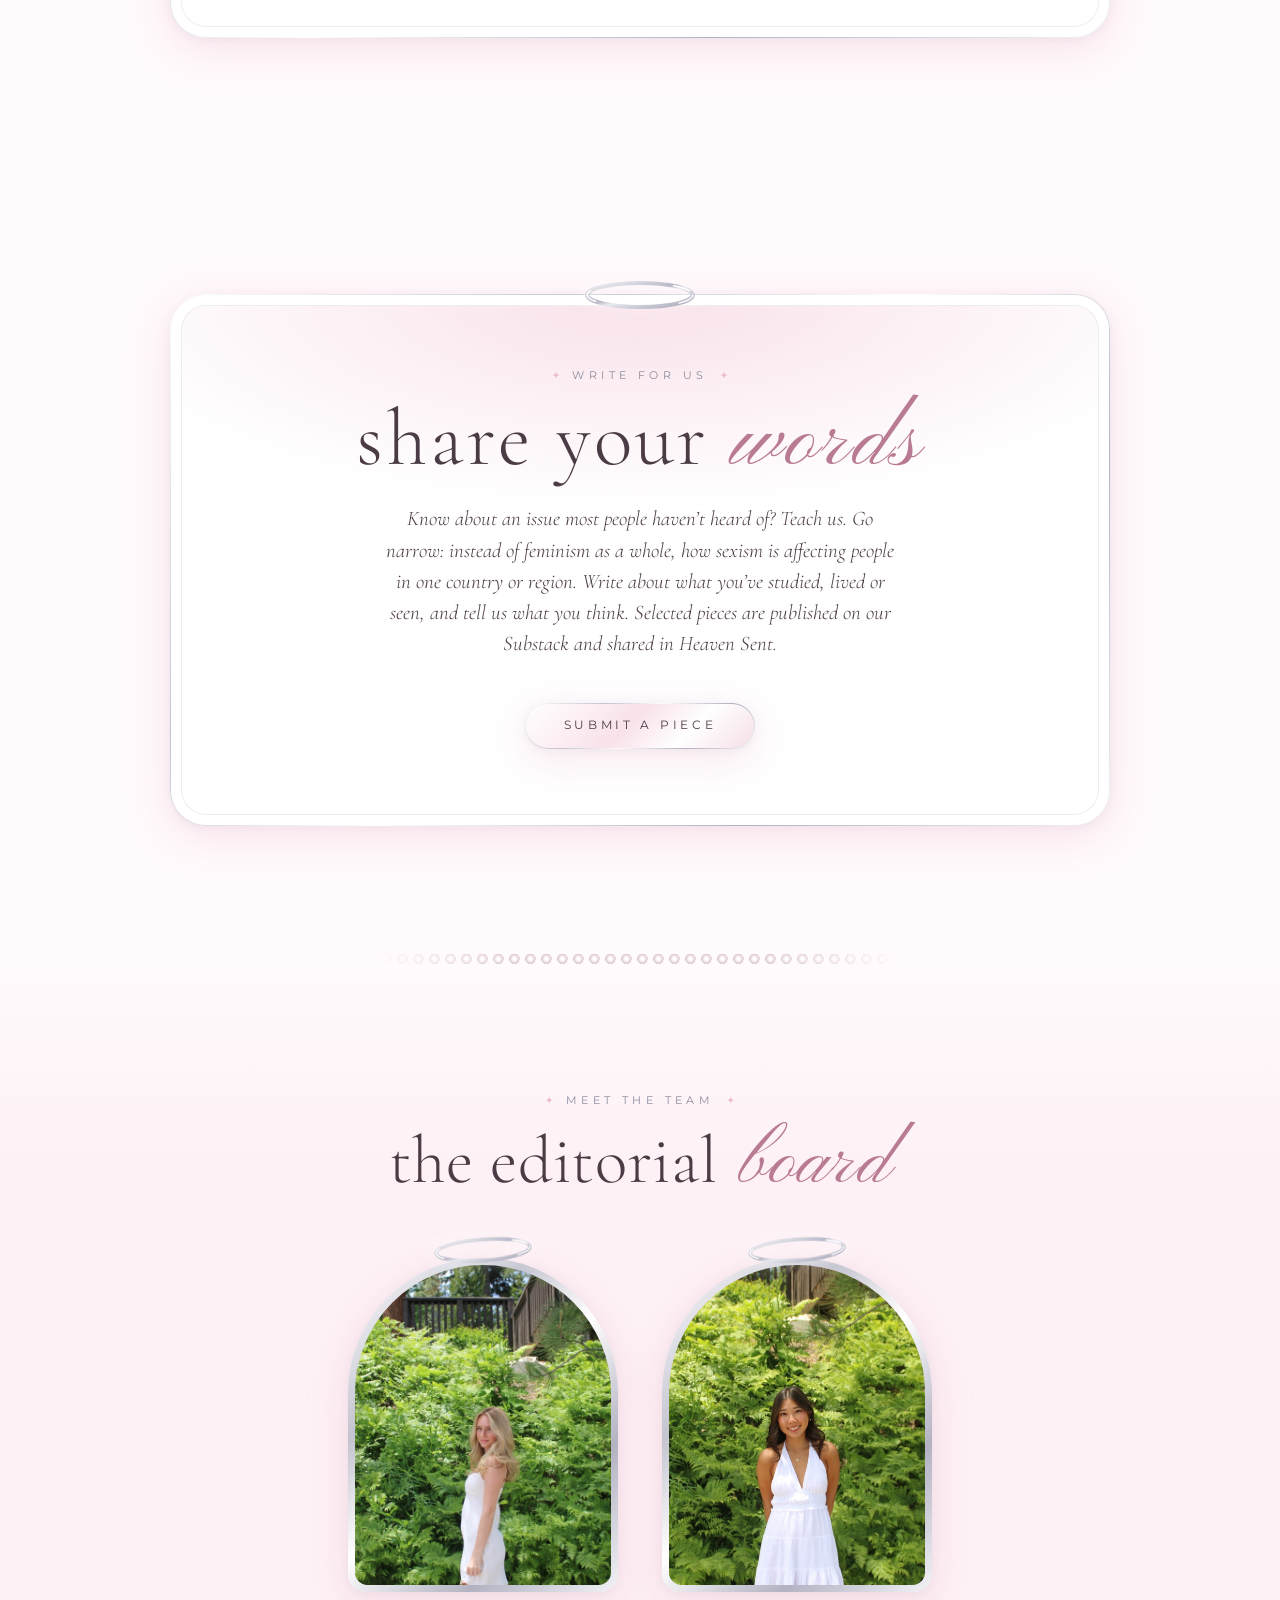
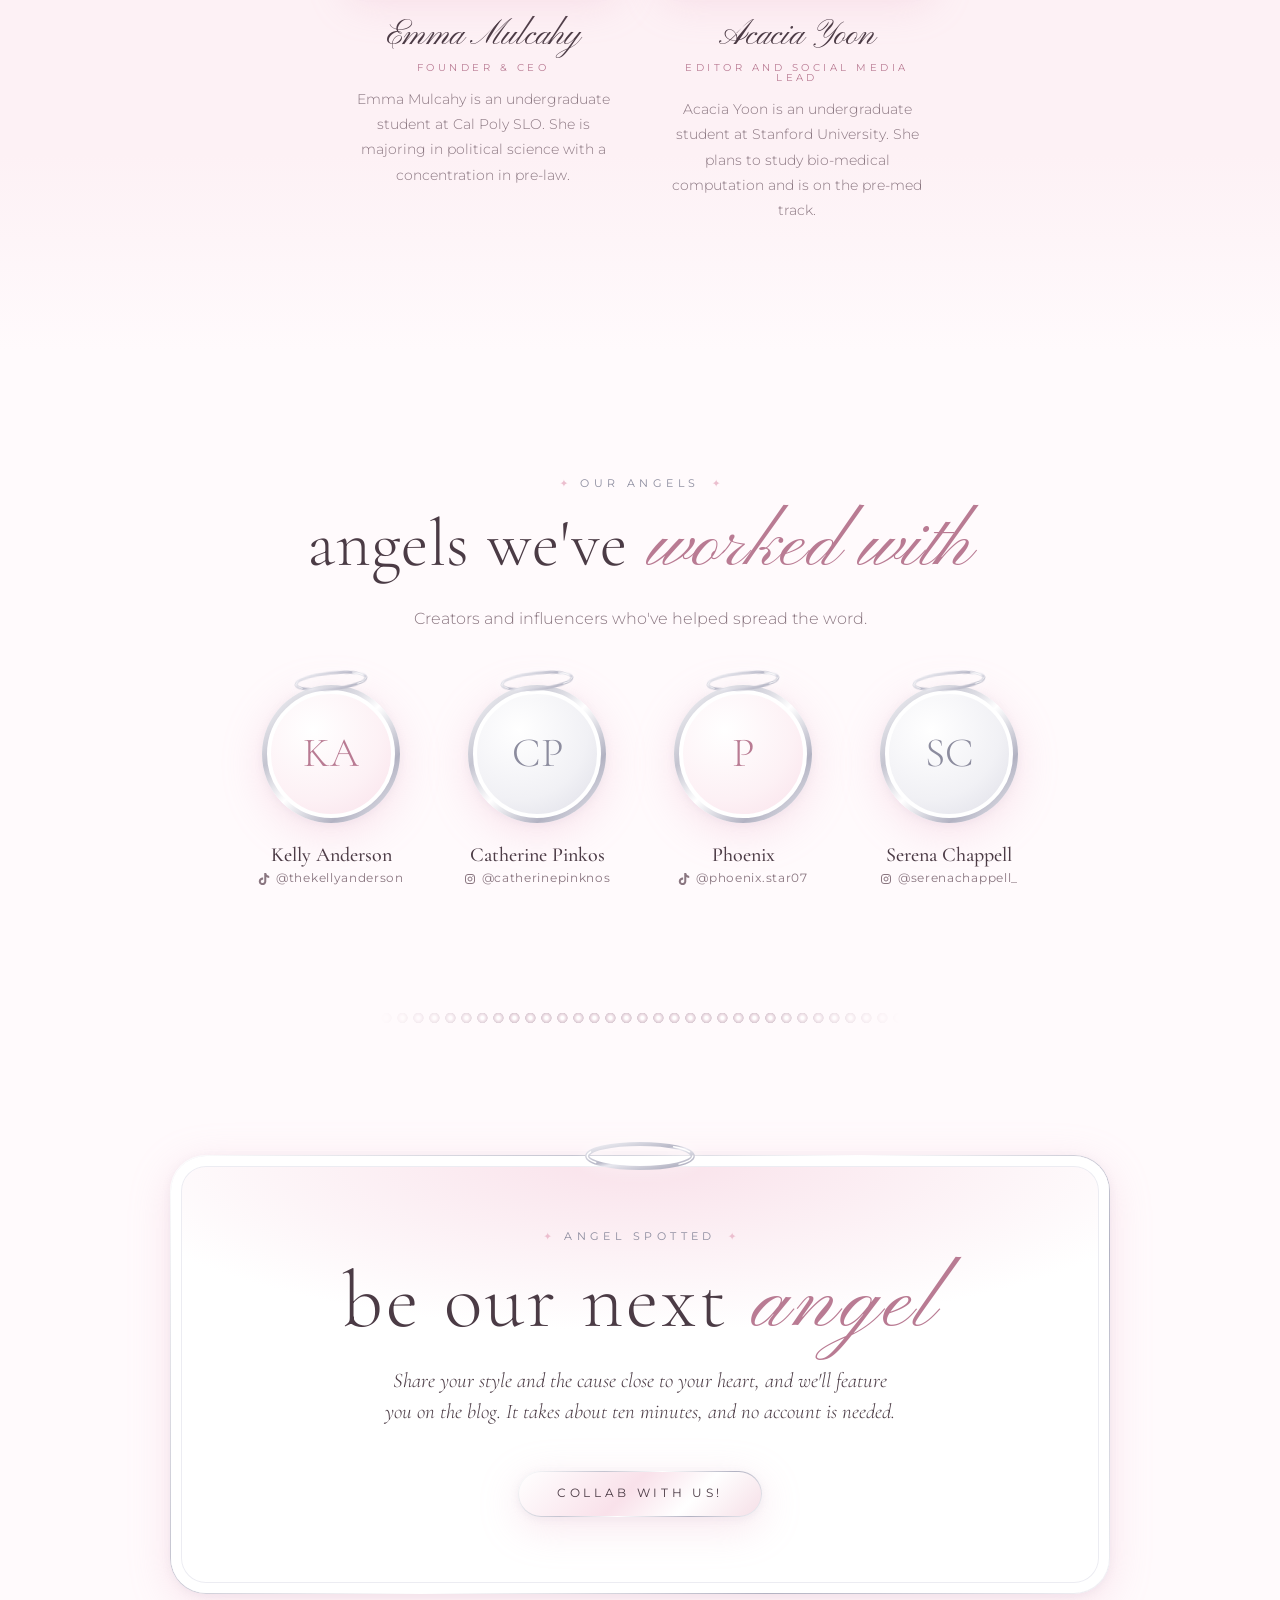
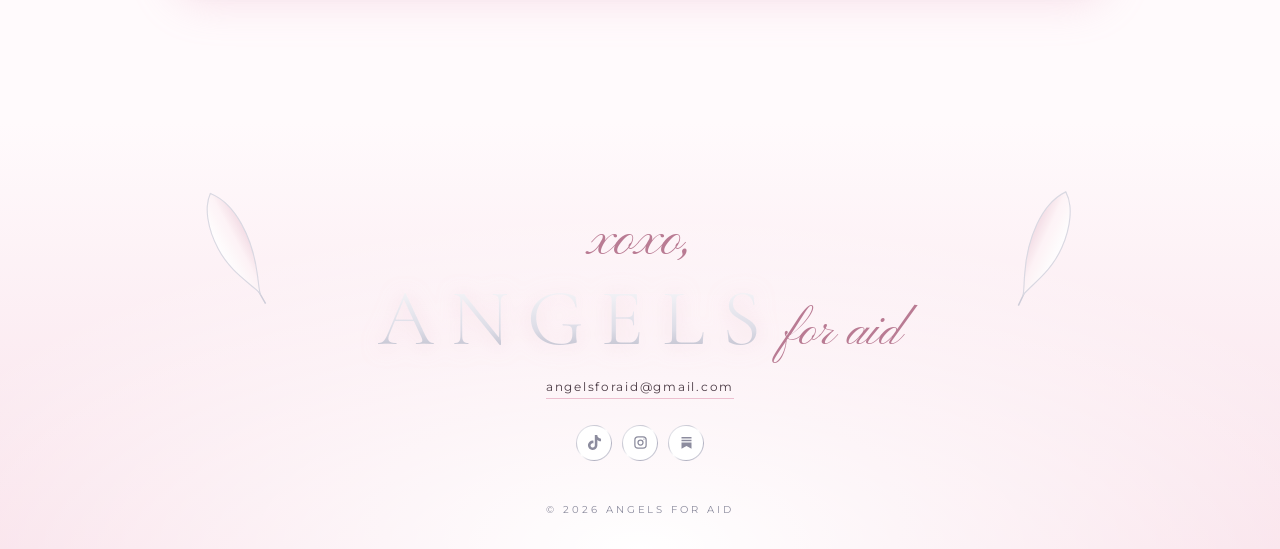
==== commit e36d47d9: "Rename the Our Friends section label to Our Angels Co-Authored-By: Claude Opus 5.5 <noreply@anthropi" ====
--- a/index.html
+++ b/index.html
@@ -166,7 +166,7 @@
     <!-- COLLABORATORS -->
     <section id="collaborators" class="section">
       <div class="wrap">
-        <p class="label center">Our Friends</p>
+        <p class="label center">Our Angels</p>
         <h2 class="section-title">angels we've <em>worked with</em></h2>
         <p class="section-sub">Creators and influencers who've helped spread the word.</p>
         <div class="cameos" id="collabs"></div>
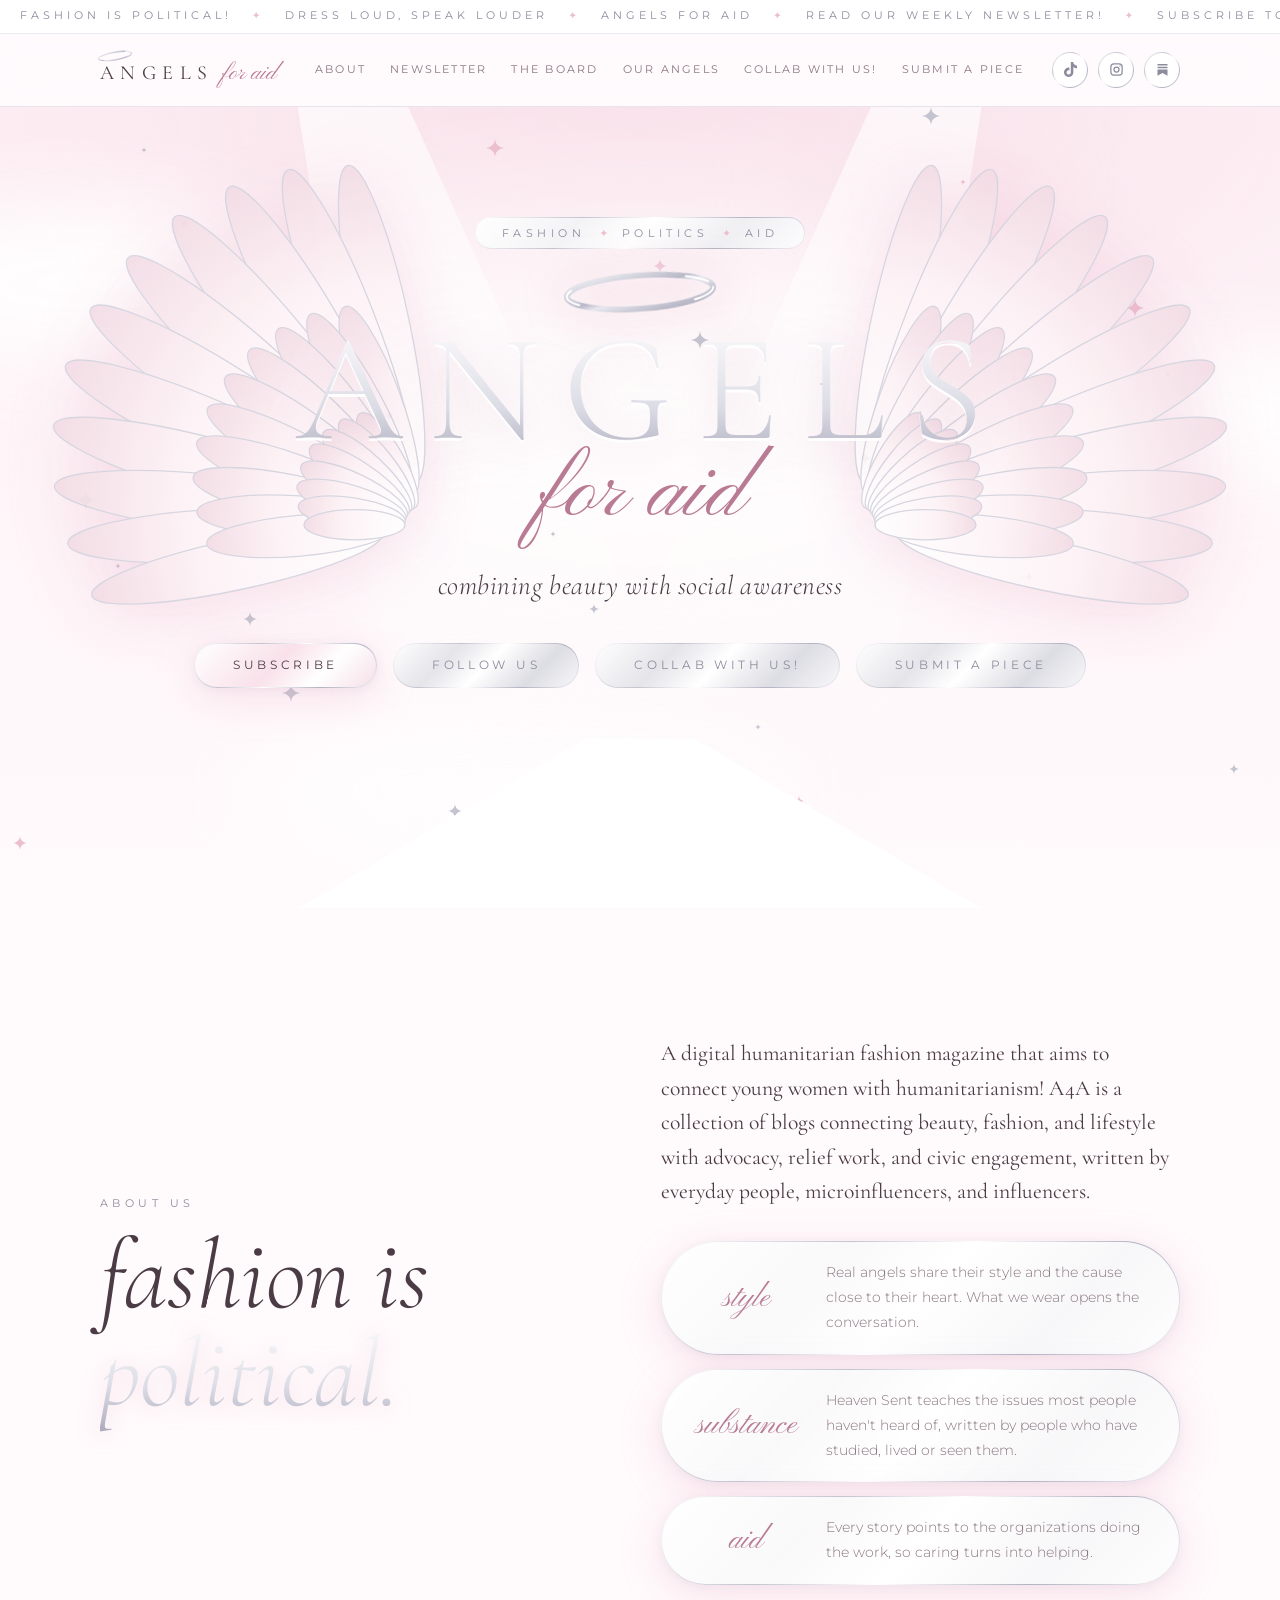
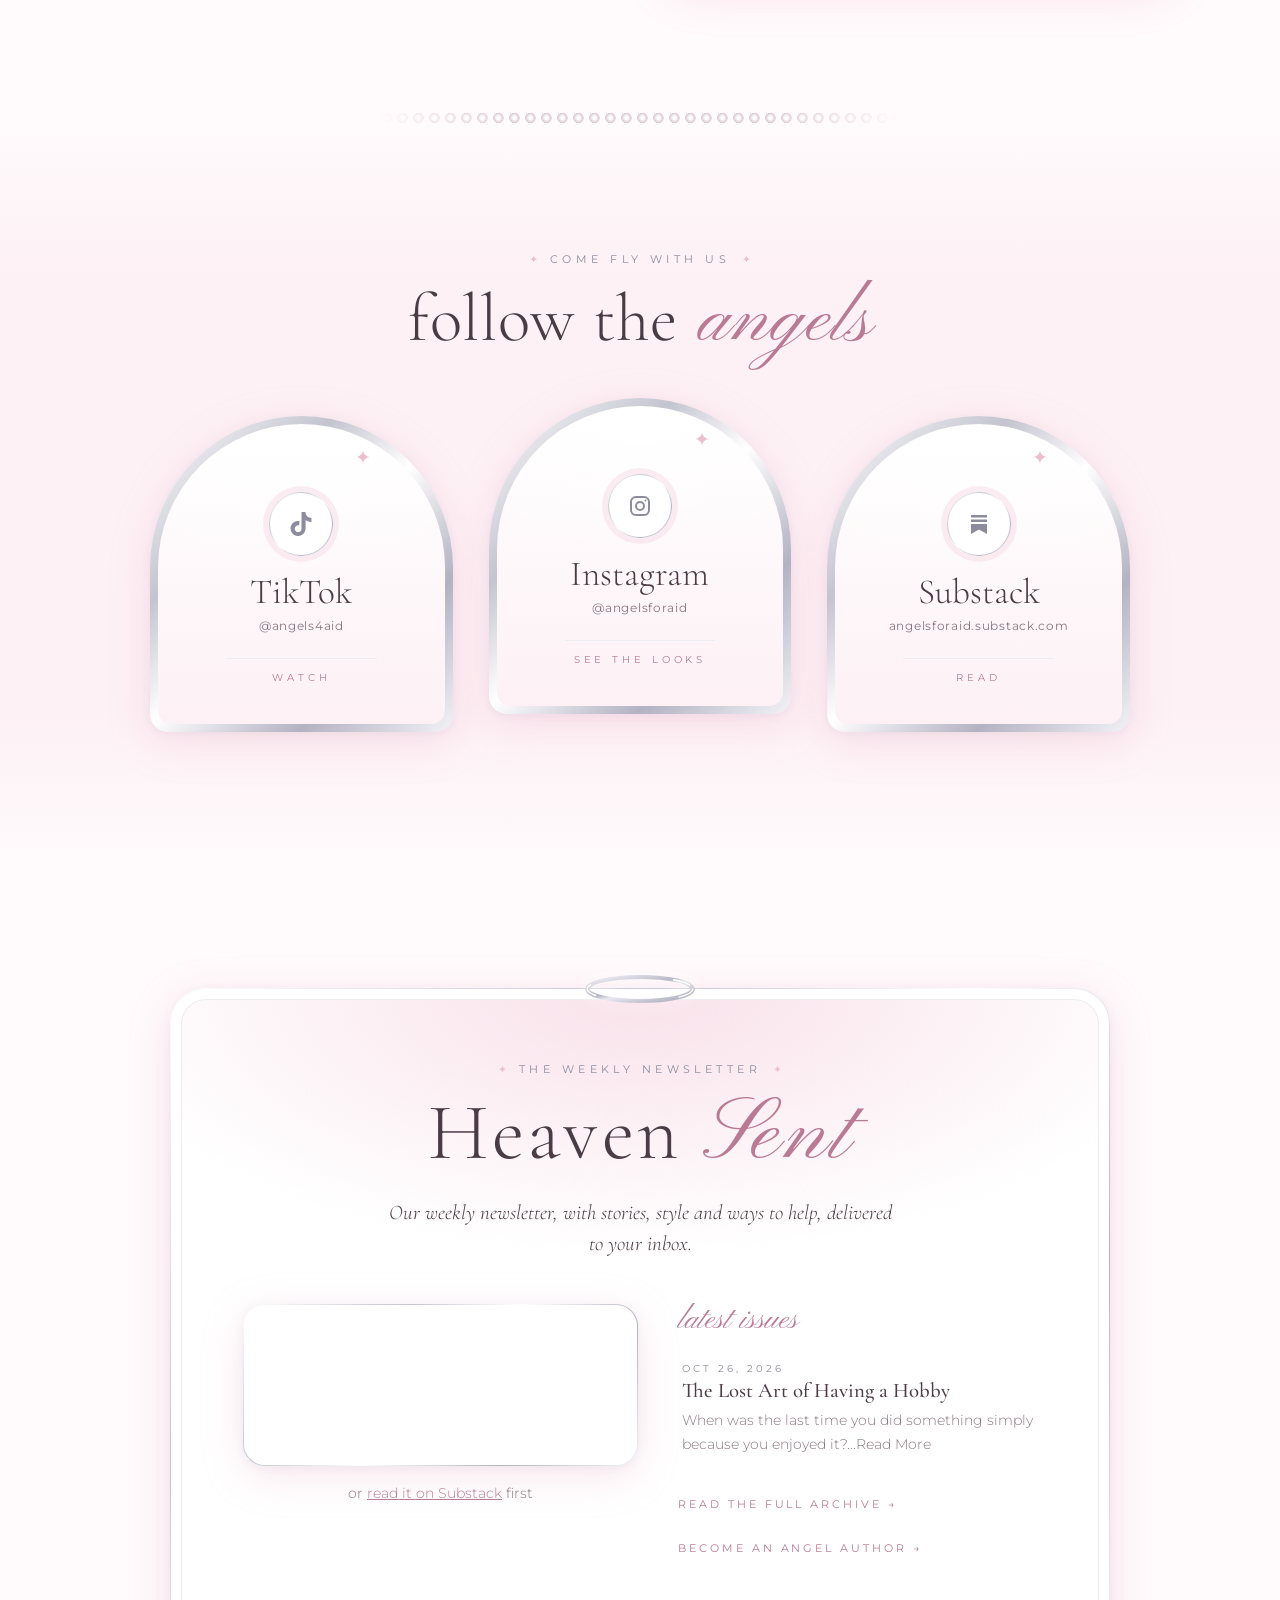
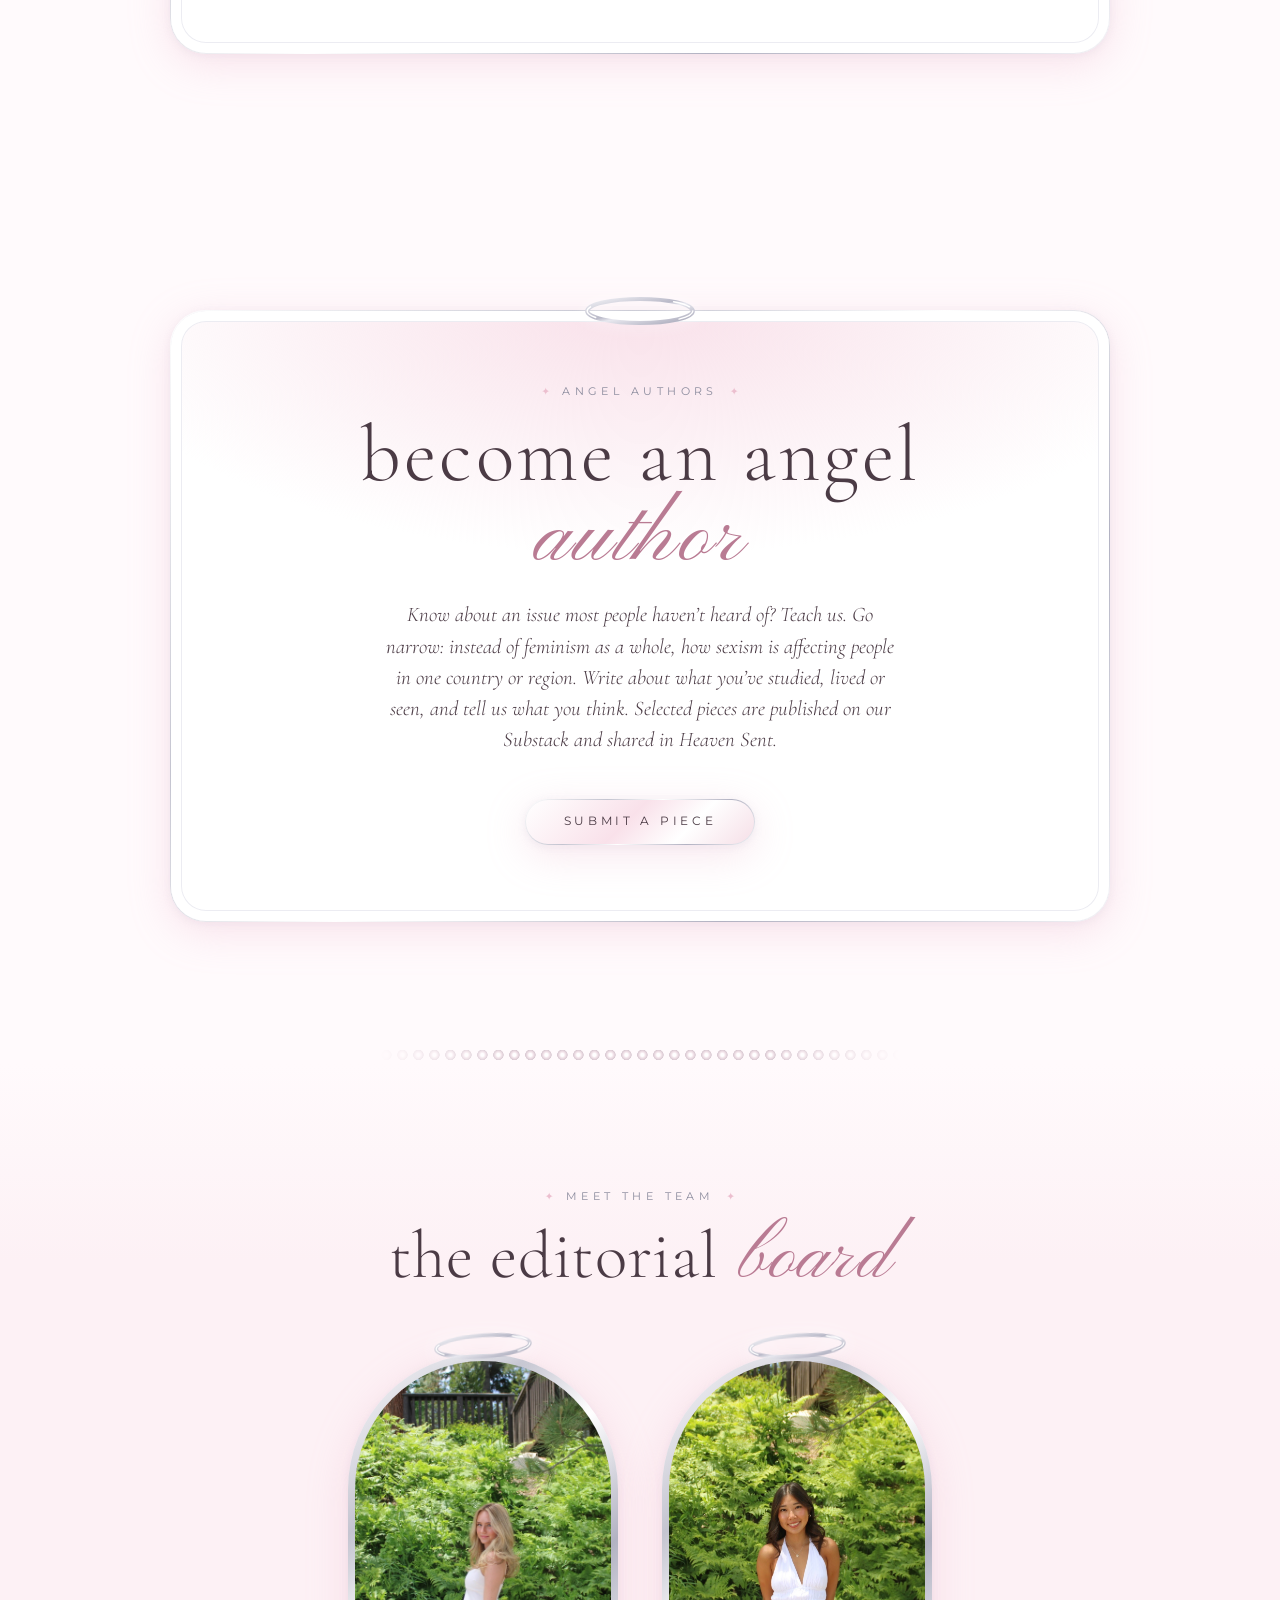
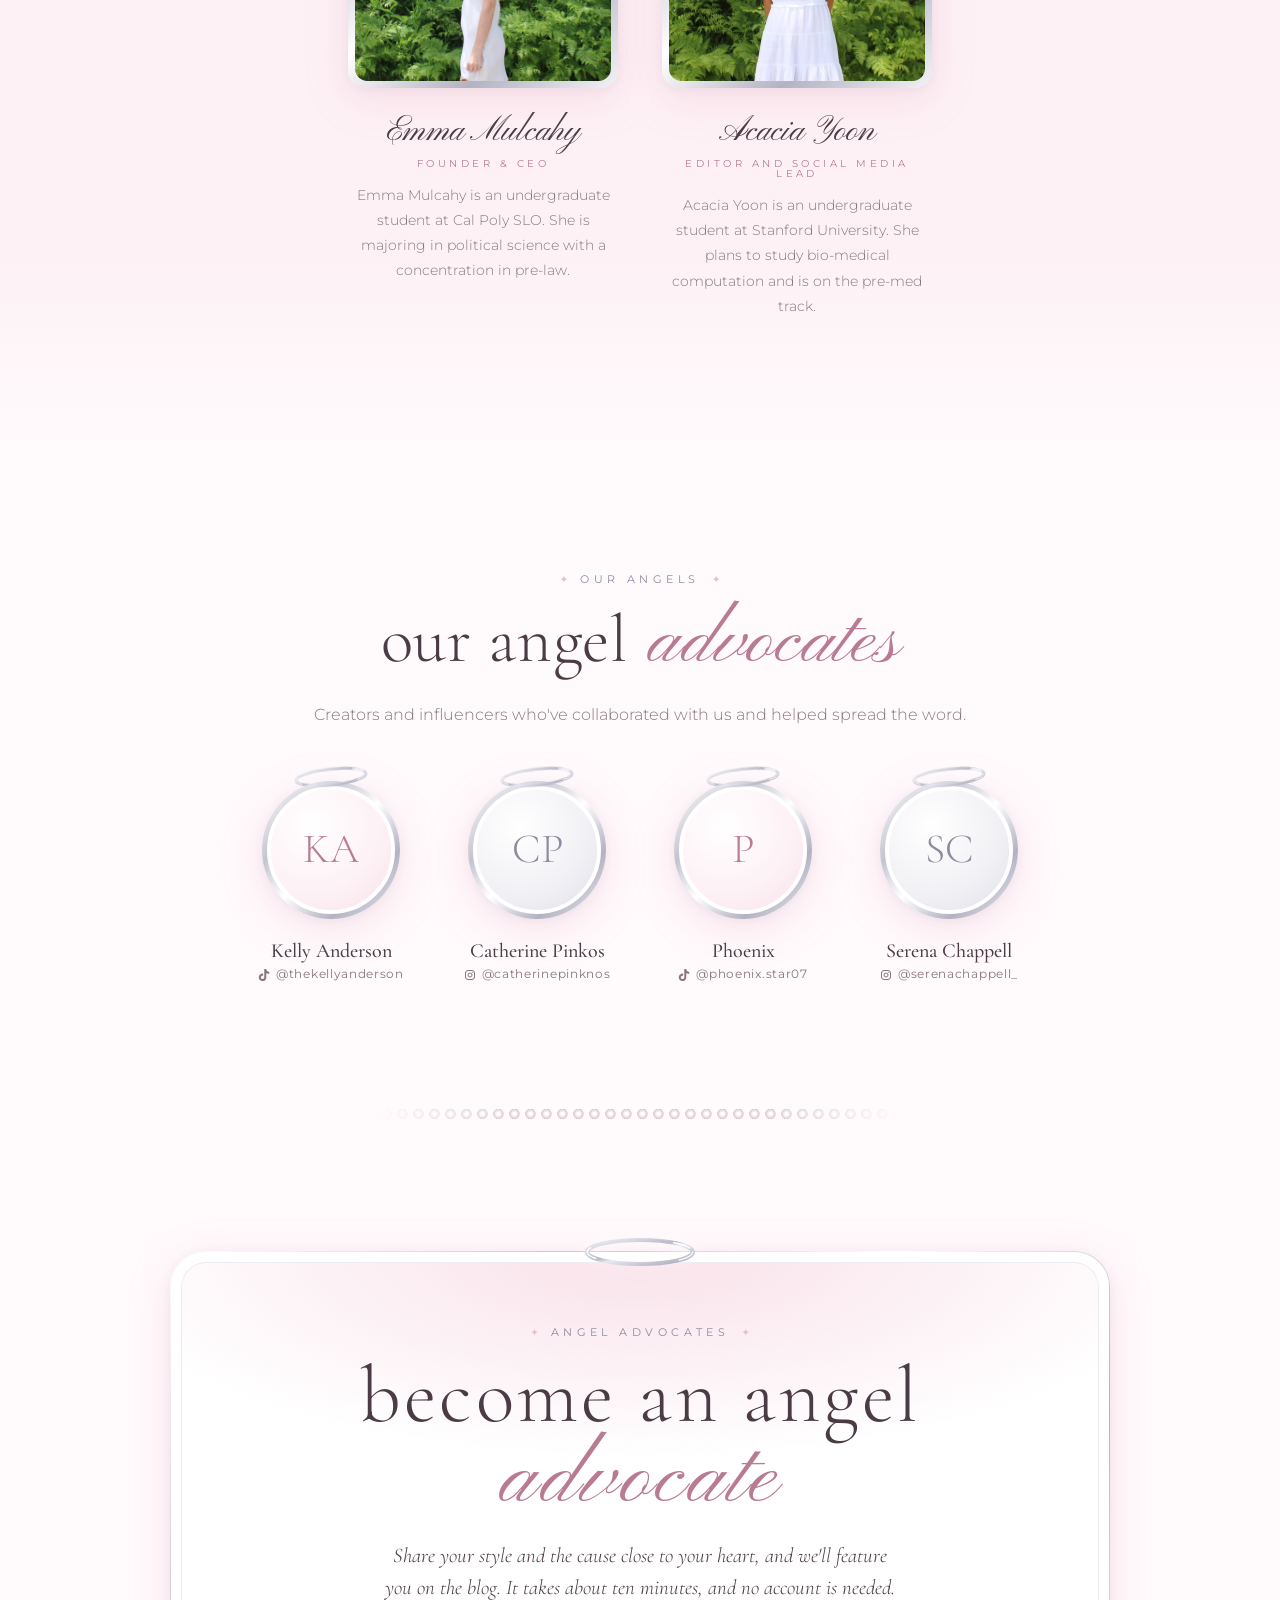
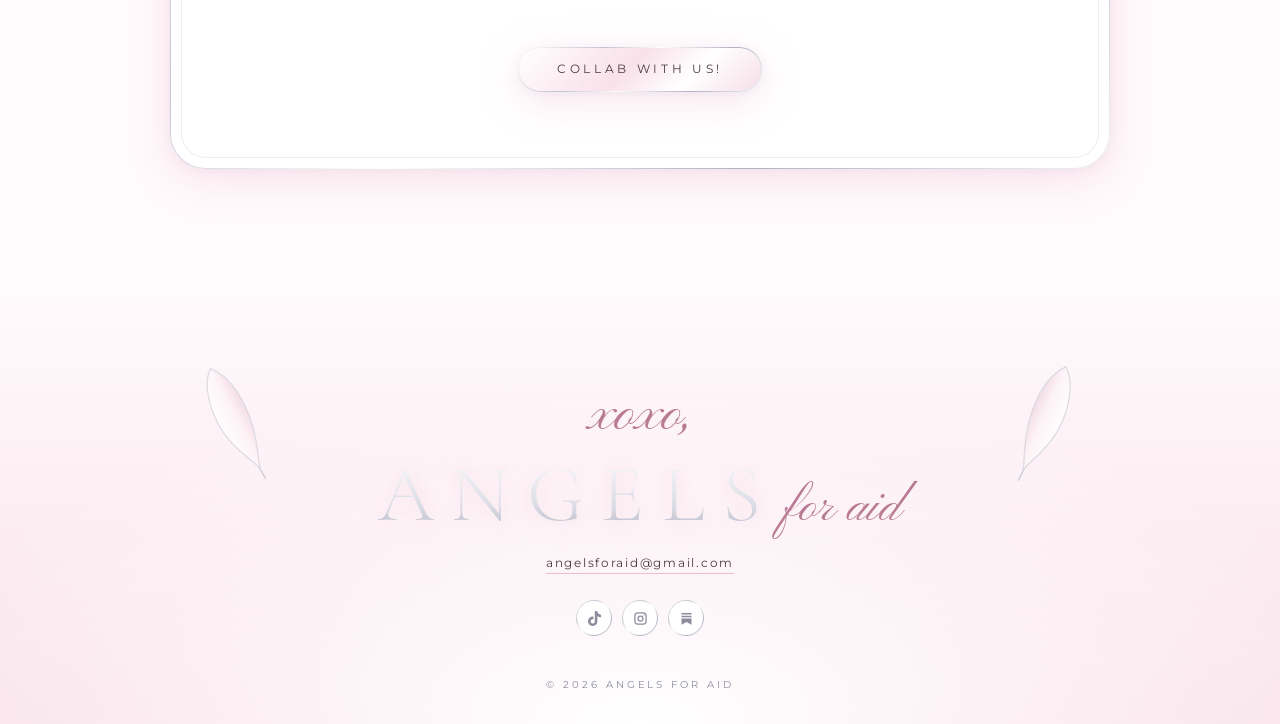
==== commit 125fc719: "Call collaborators Angel Advocates and writers Angel Authors Co-Authored-By: Claude Opus 5.5 <norepl" ====
--- a/index.html
+++ b/index.html
@@ -132,7 +132,7 @@
               <p class="script-label">latest issues</p>
               <ul class="issues" id="issues"></ul>
               <a class="text-link" id="archive-link" href="#">Read the full archive →</a>
-              <p><a class="text-link" href="write.html">Write for the newsletter →</a></p>
+              <p><a class="text-link" href="write.html">Become an Angel Author →</a></p>
             </div>
           </div>
         </div>
@@ -144,8 +144,8 @@
       <div class="wrap">
         <div class="letter">
           <svg class="letter-halo"><use href="#halo"/></svg>
-          <p class="label center">Write For Us</p>
-          <h2 class="letter-title">share your <em>words</em></h2>
+          <p class="label center">Angel Authors</p>
+          <h2 class="letter-title">become an angel <em>author</em></h2>
           <p class="letter-blurb">Know about an issue most people haven’t heard of? Teach us. Go narrow: instead of feminism as a whole, how sexism is affecting people in one country or region. Write about what you’ve studied, lived or seen, and tell us what you think. Selected pieces are published on our Substack and shared in Heaven Sent.</p>
           <a class="btn btn-pearl" href="write.html">Submit a Piece</a>
         </div>
@@ -167,8 +167,8 @@
     <section id="collaborators" class="section">
       <div class="wrap">
         <p class="label center">Our Angels</p>
-        <h2 class="section-title">angels we've <em>worked with</em></h2>
-        <p class="section-sub">Creators and influencers who've helped spread the word.</p>
+        <h2 class="section-title">our angel <em>advocates</em></h2>
+        <p class="section-sub">Creators and influencers who've collaborated with us and helped spread the word.</p>
         <div class="cameos" id="collabs"></div>
       </div>
     </section>
@@ -180,8 +180,8 @@
       <div class="wrap">
         <div class="letter">
           <svg class="letter-halo"><use href="#halo"/></svg>
-          <p class="label center">Angel Spotted</p>
-          <h2 class="letter-title">be our next <em>angel</em></h2>
+          <p class="label center">Angel Advocates</p>
+          <h2 class="letter-title">become an angel <em>advocate</em></h2>
           <p class="letter-blurb">Share your style and the cause close to your heart, and we'll feature you on the blog. It takes about ten minutes, and no account is needed.</p>
           <a class="btn btn-pearl" href="spotted.html">Collab With Us!</a>
         </div>
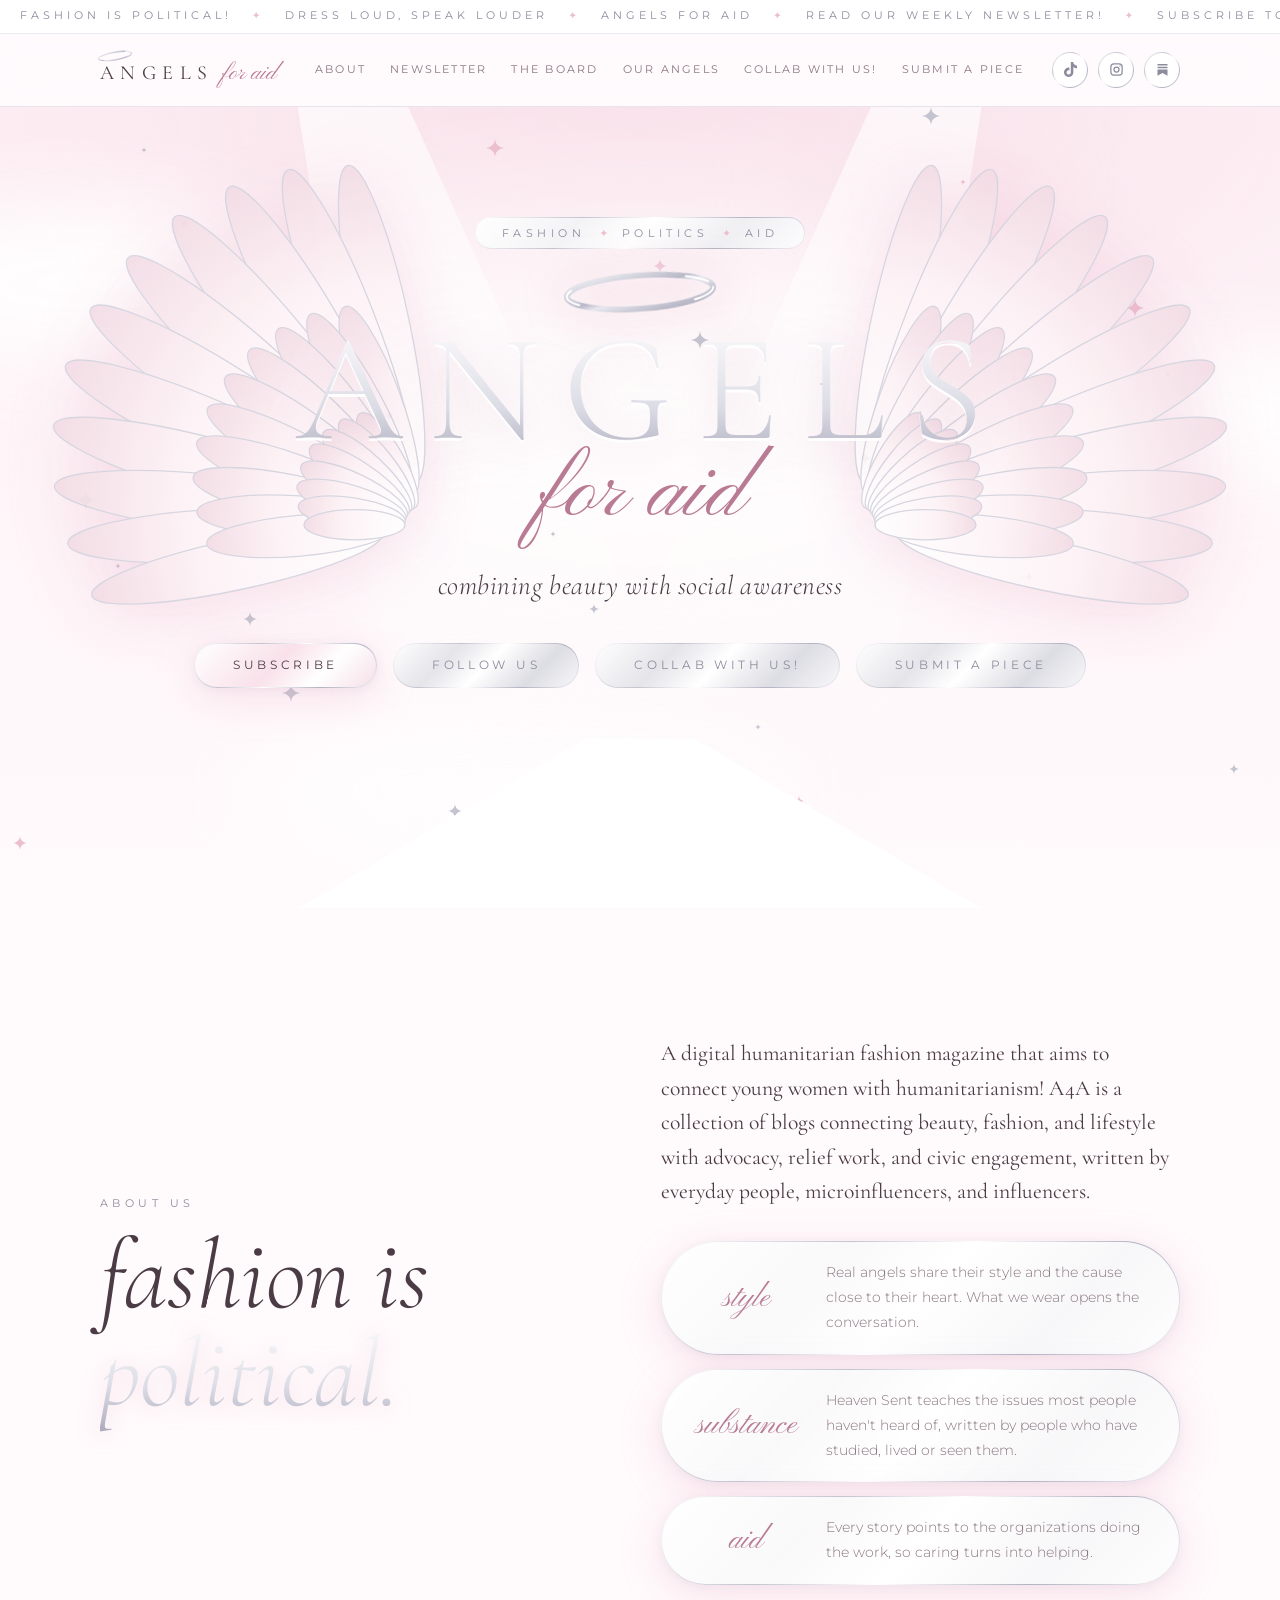
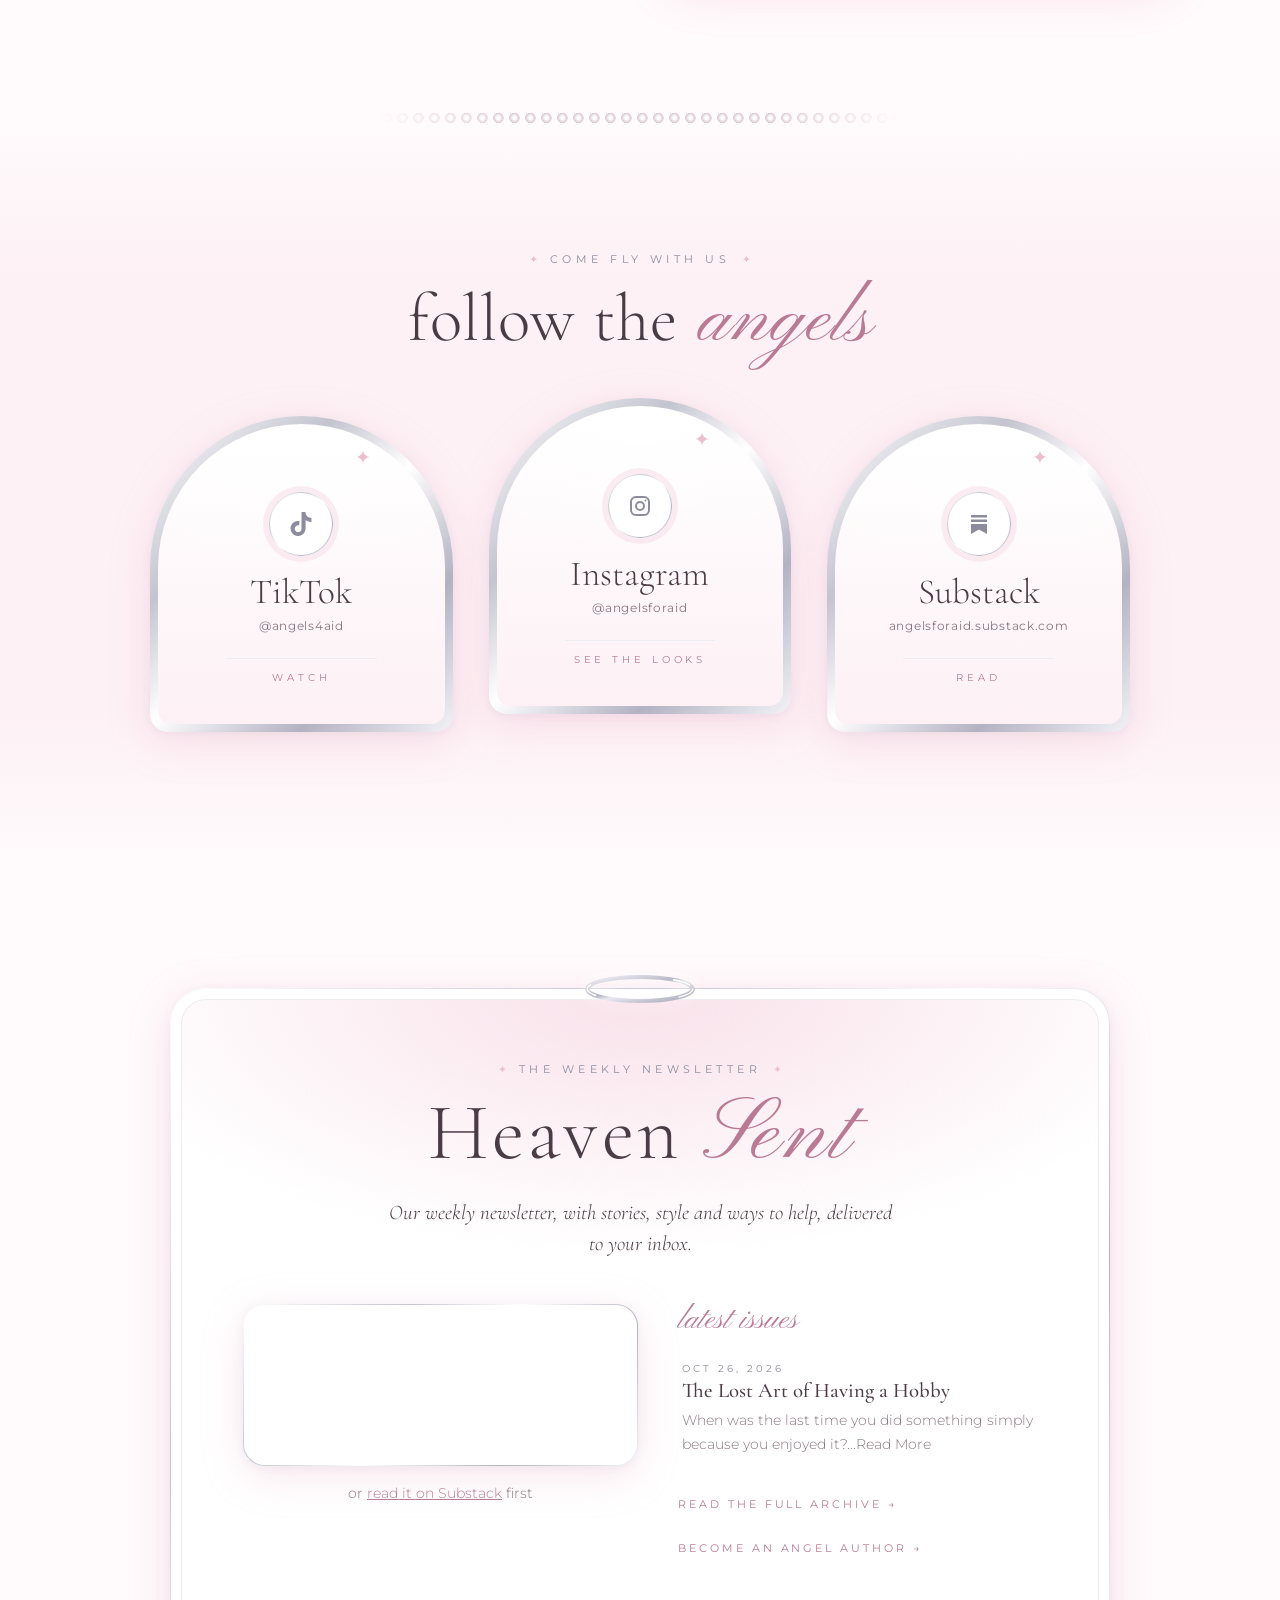
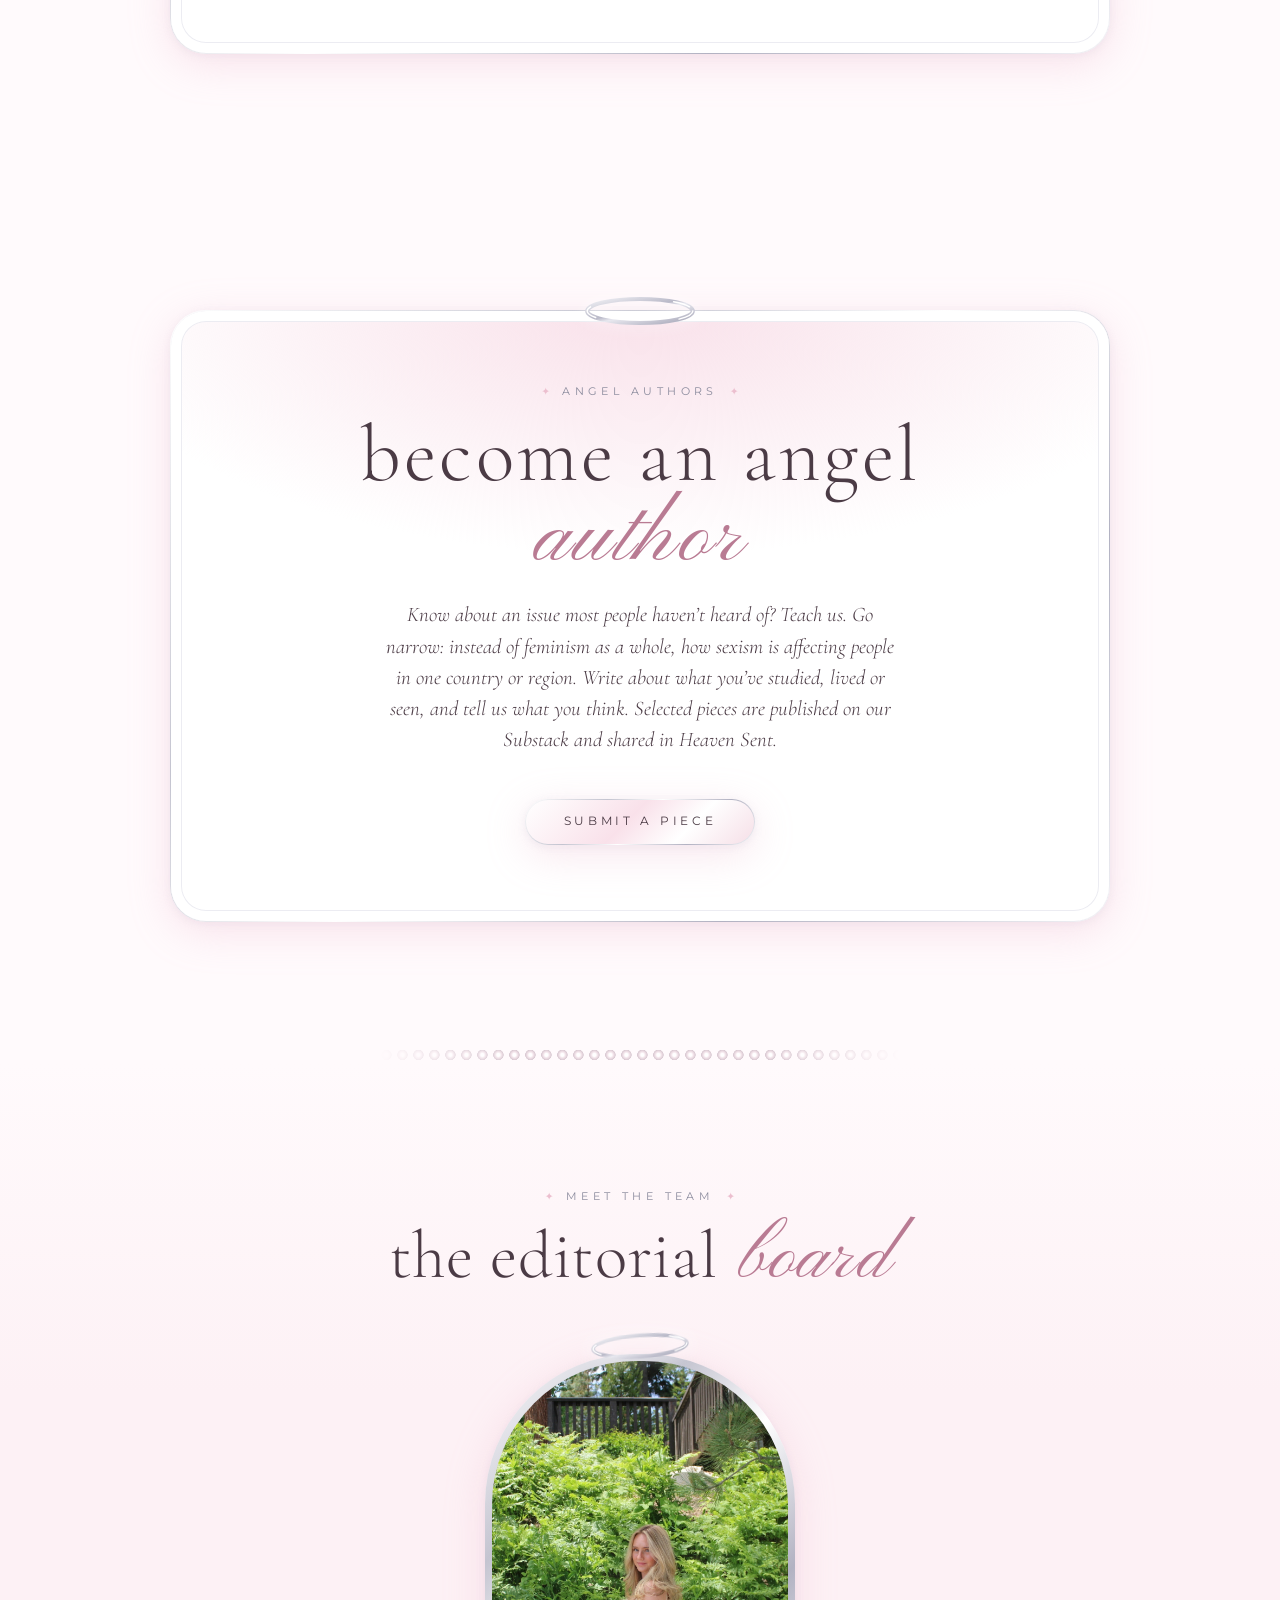
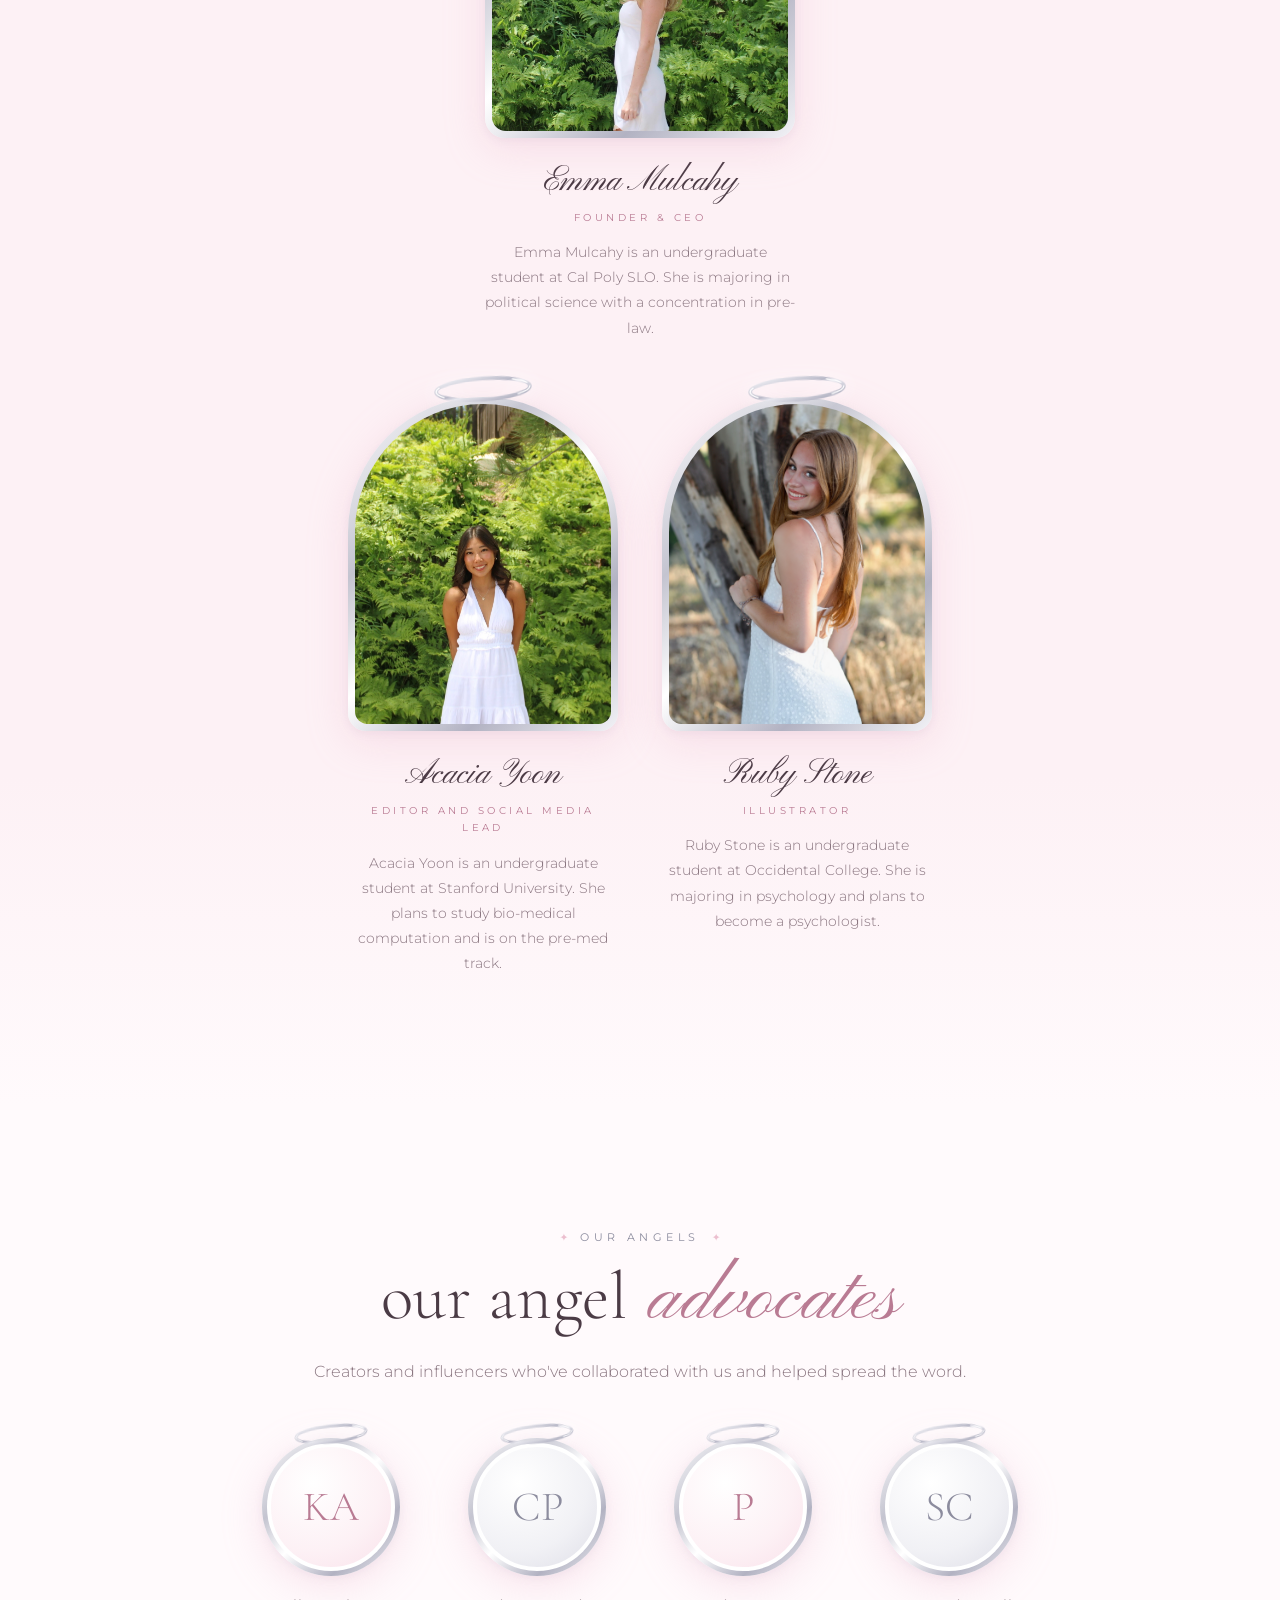
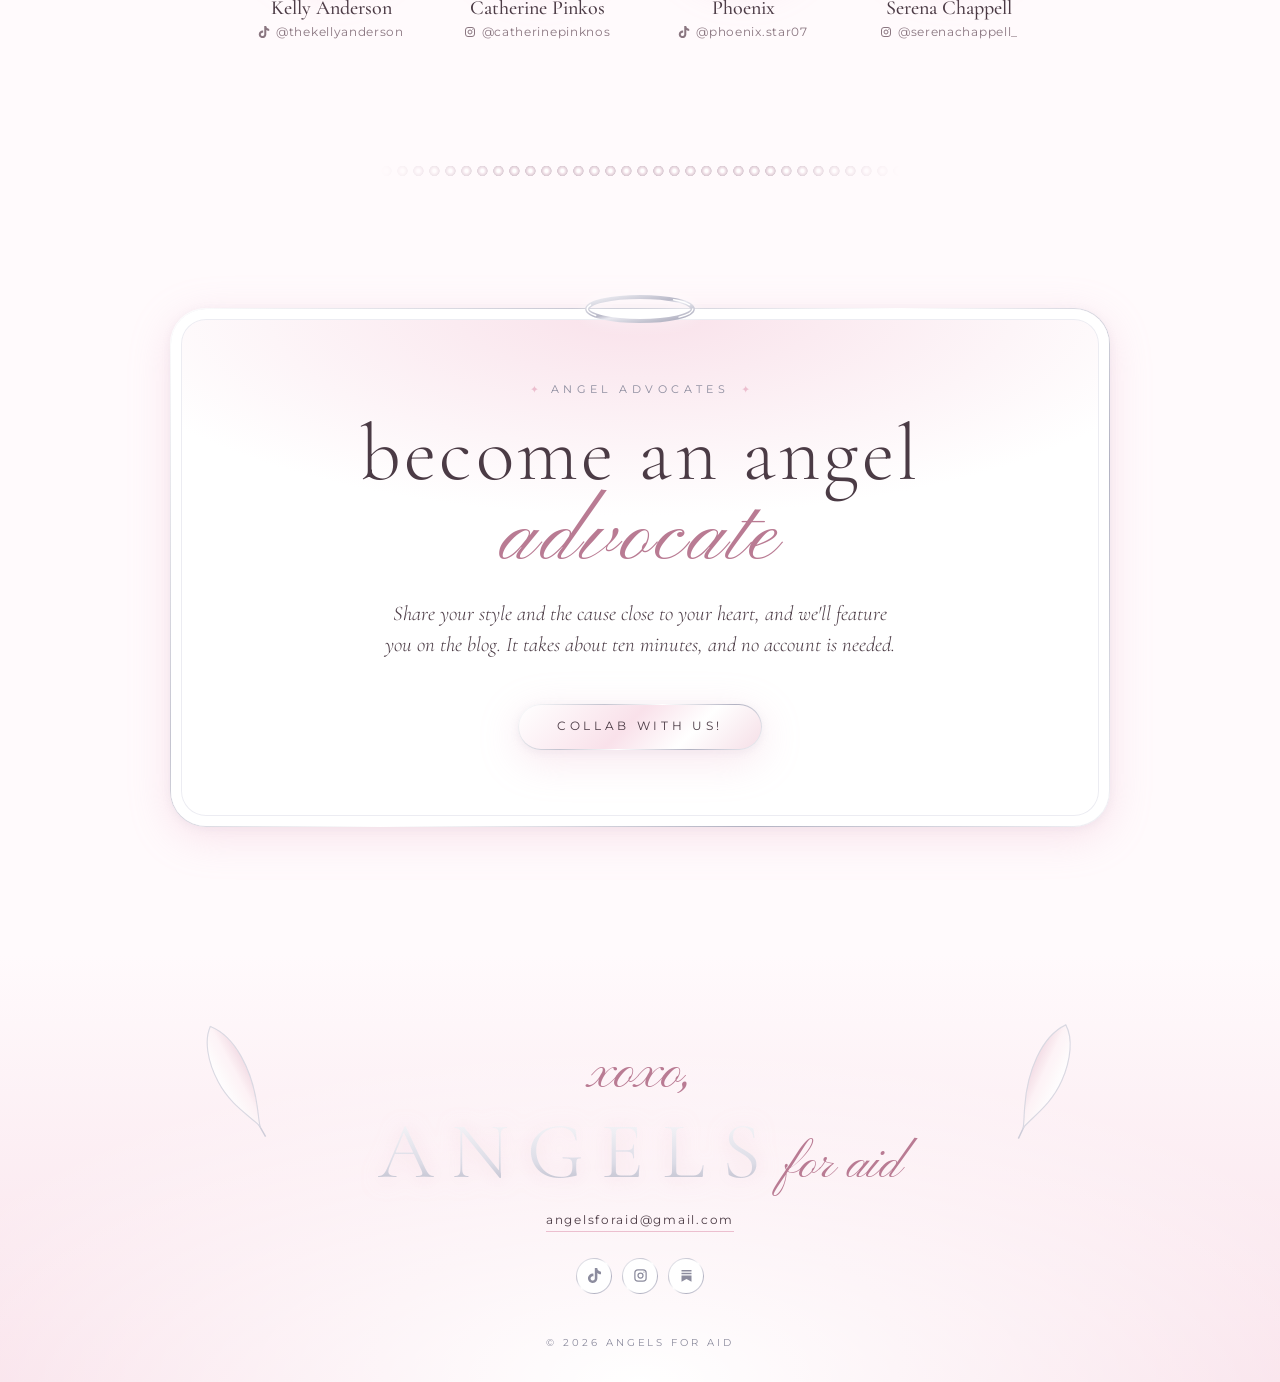
==== commit 6930e1c8: "Verify the site with Google Search Console and add a sitemap Co-Authored-By: Claude Opus 5.5 <norepl" ====
--- a/index.html
+++ b/index.html
@@ -4,6 +4,7 @@
   <meta charset="utf-8">
   <meta name="viewport" content="width=device-width, initial-scale=1">
   <title>Angels for Aid</title>
+  <meta name="google-site-verification" content="f9hy7SkNn3tdG_-YZFwBrzPnM0B20Wp6E4VXbkh81Ko">
   <meta name="description" content="Angels for Aid: where fashion meets politics. Follow us, meet the editorial board, and read our weekly newsletter.">
   <meta property="og:title" content="Angels for Aid">
   <meta property="og:description" content="Where fashion meets politics. Read our weekly newsletter.">
--- a/styles.css
+++ b/styles.css
@@ -317,6 +317,8 @@
 /* ---------- board: arched portraits ---------- */
 .portraits { display: flex; flex-wrap: wrap; justify-content: center; gap: 56px 44px; }
 .portrait { width: 270px; text-align: center; }
+.board-lead { flex-basis: 100%; display: flex; flex-wrap: wrap; justify-content: center; gap: 56px 44px; }
+.portrait.lead { width: 310px; }
 .frame {
   position: relative; padding: 7px; border-radius: 150px 150px 20px 20px;
   background: var(--silver-border); box-shadow: var(--glow); margin: 0 auto 26px;
@@ -334,7 +336,7 @@
 }
 .portrait:nth-child(3n+2) .pt-photo.initials { background: radial-gradient(60% 40% at 50% 20%, #fff, transparent), linear-gradient(180deg, #f2f2f6, #c9c9d6); }
 .pt-name { font: 400 2.1rem/1.1 var(--script); color: var(--ink); margin-bottom: 8px; }
-.pt-role { font: 400 .64rem/1 var(--sans); letter-spacing: .34em; text-transform: uppercase; color: var(--rose-deep); margin: 0 0 14px; }
+.pt-role { font: 400 .64rem/1.7 var(--sans); letter-spacing: .34em; text-transform: uppercase; color: var(--rose-deep); margin: 0 0 14px; }
 .pt-bio { font-size: .9rem; color: var(--muted); margin: 0; }
 
 /* ---------- collaborators: cameos ---------- */
